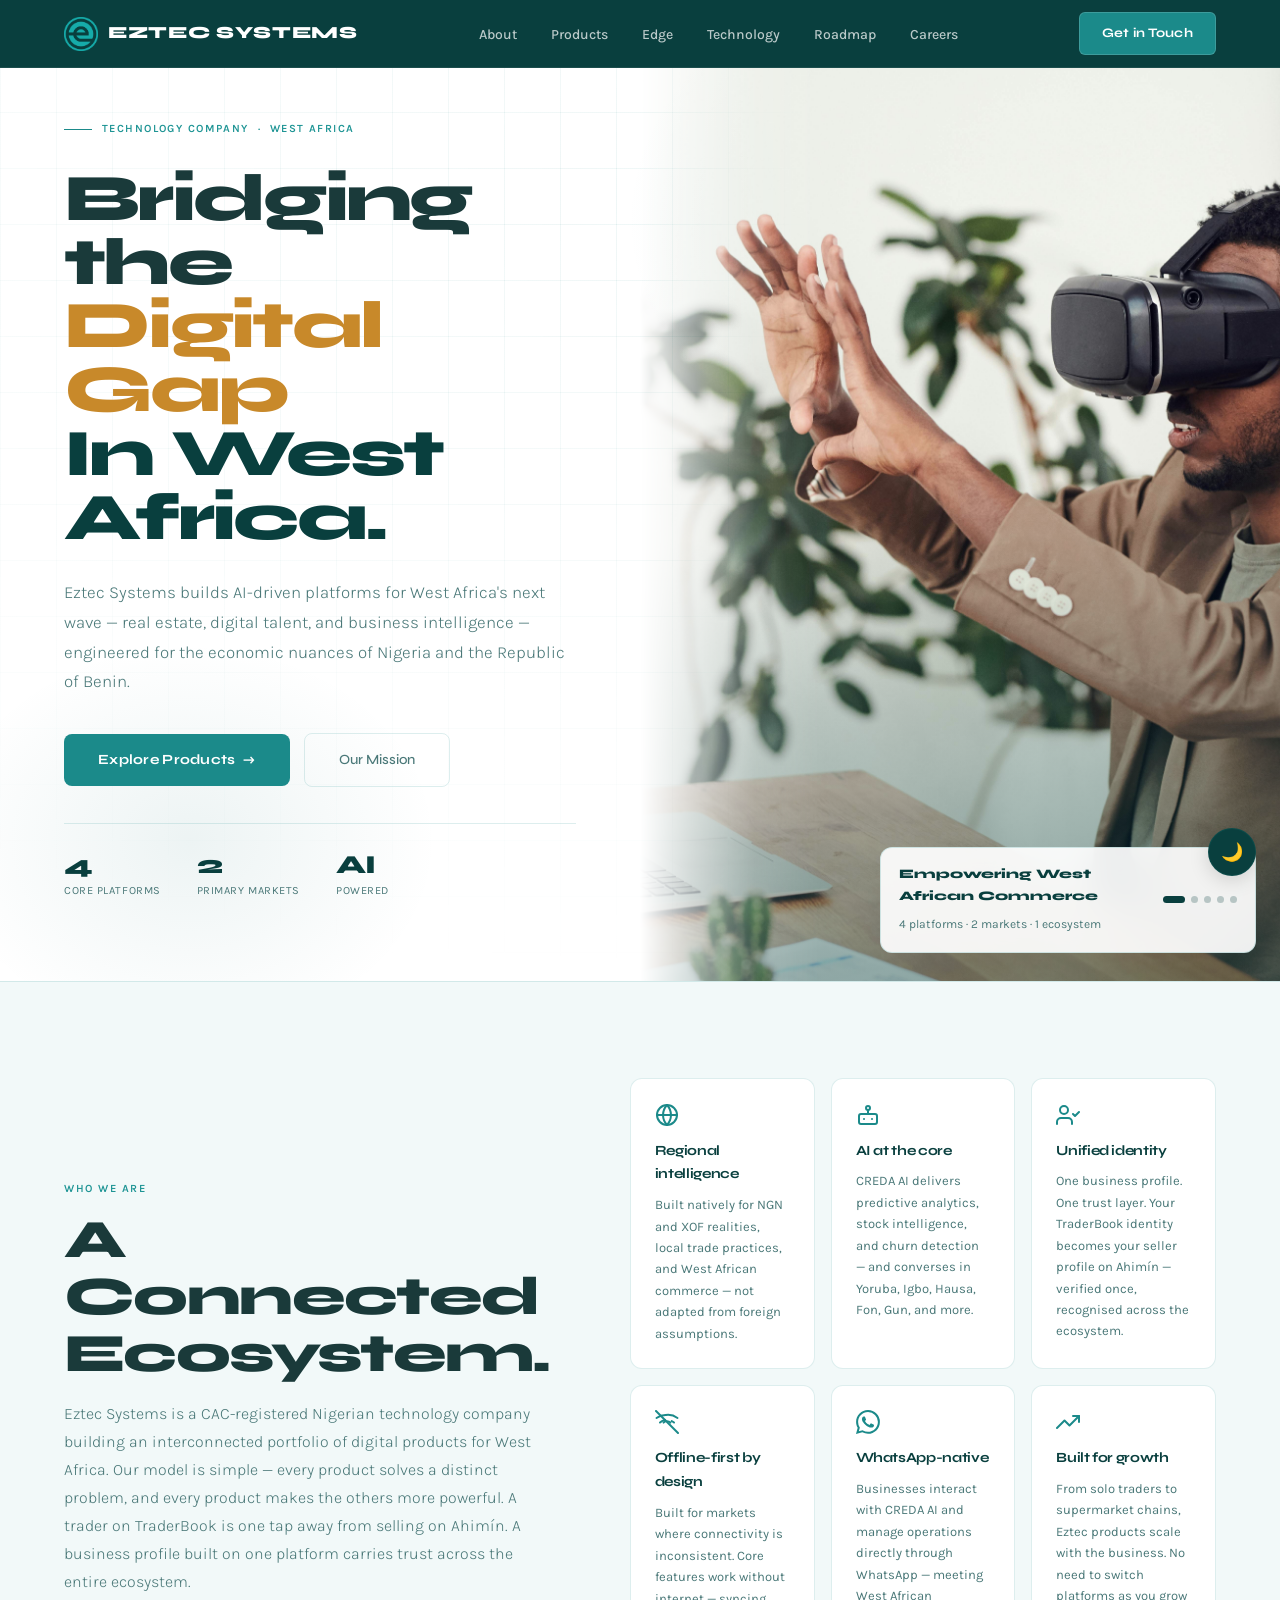
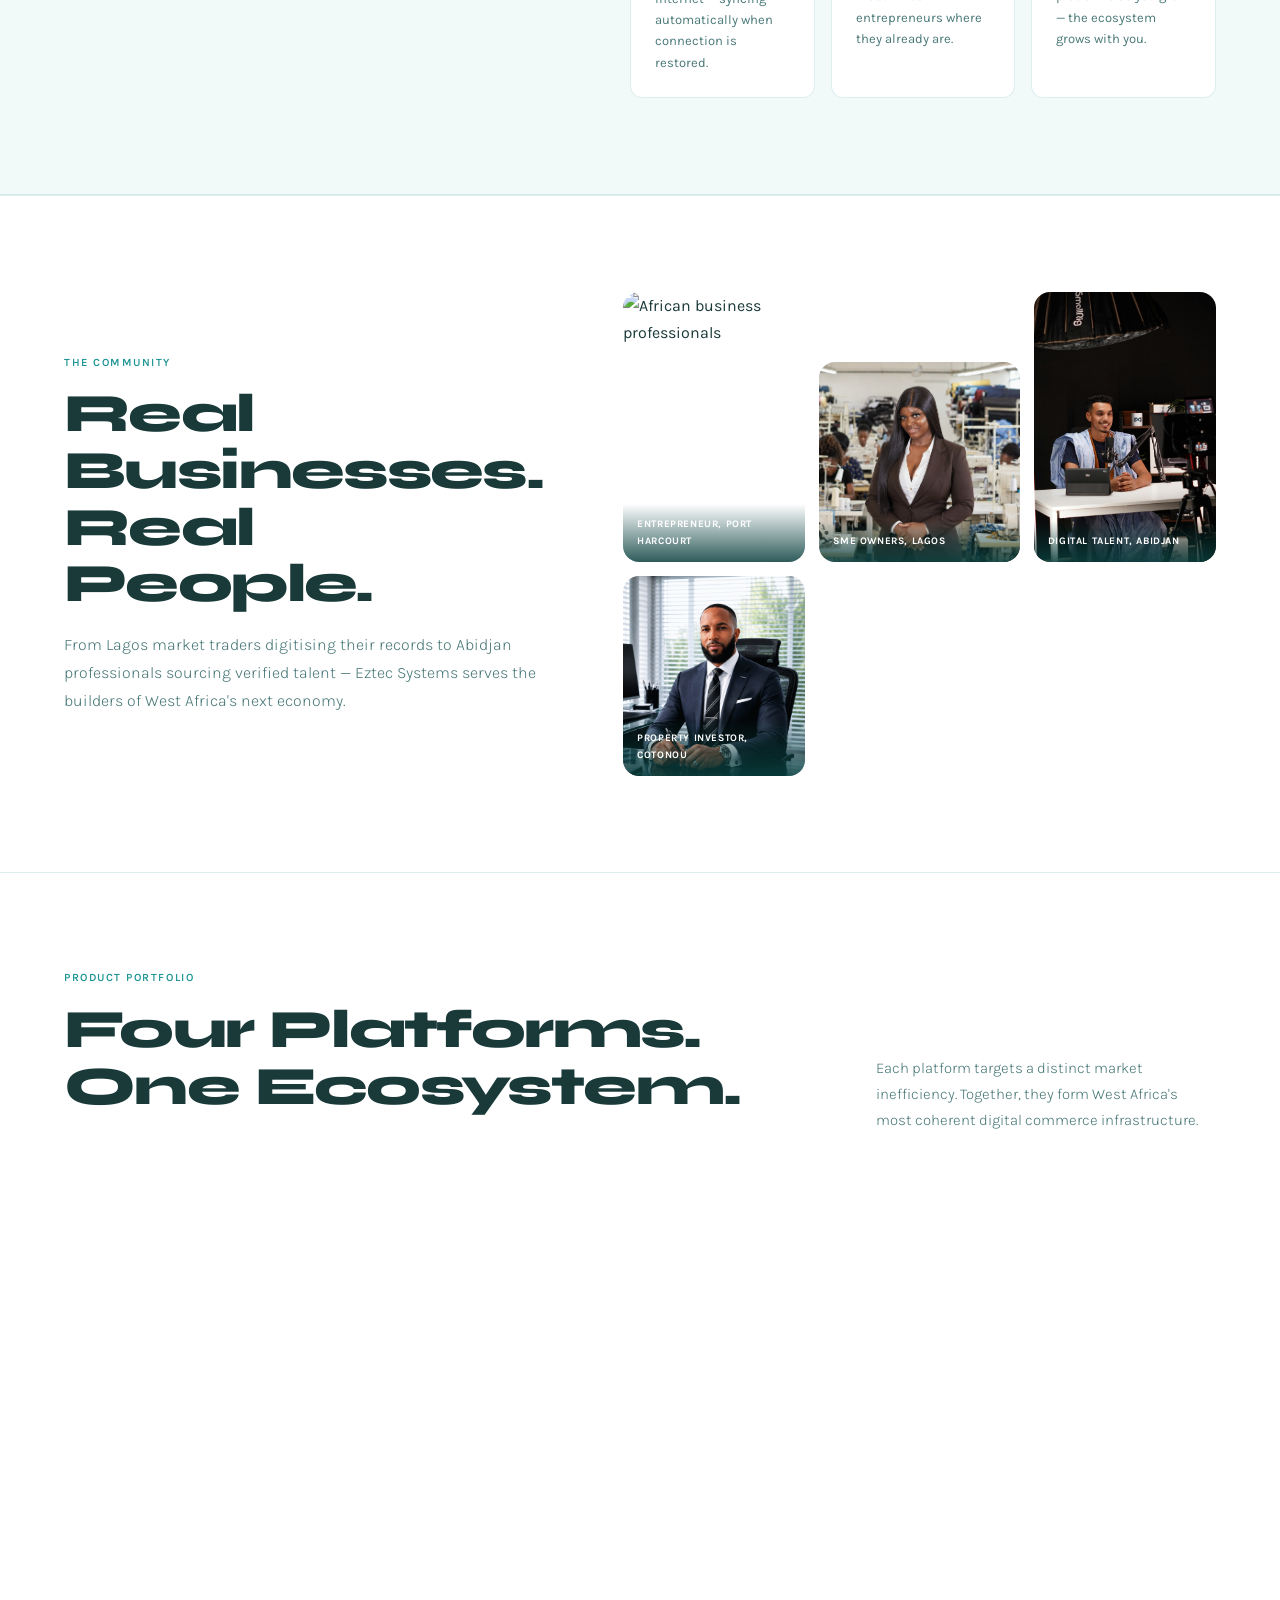
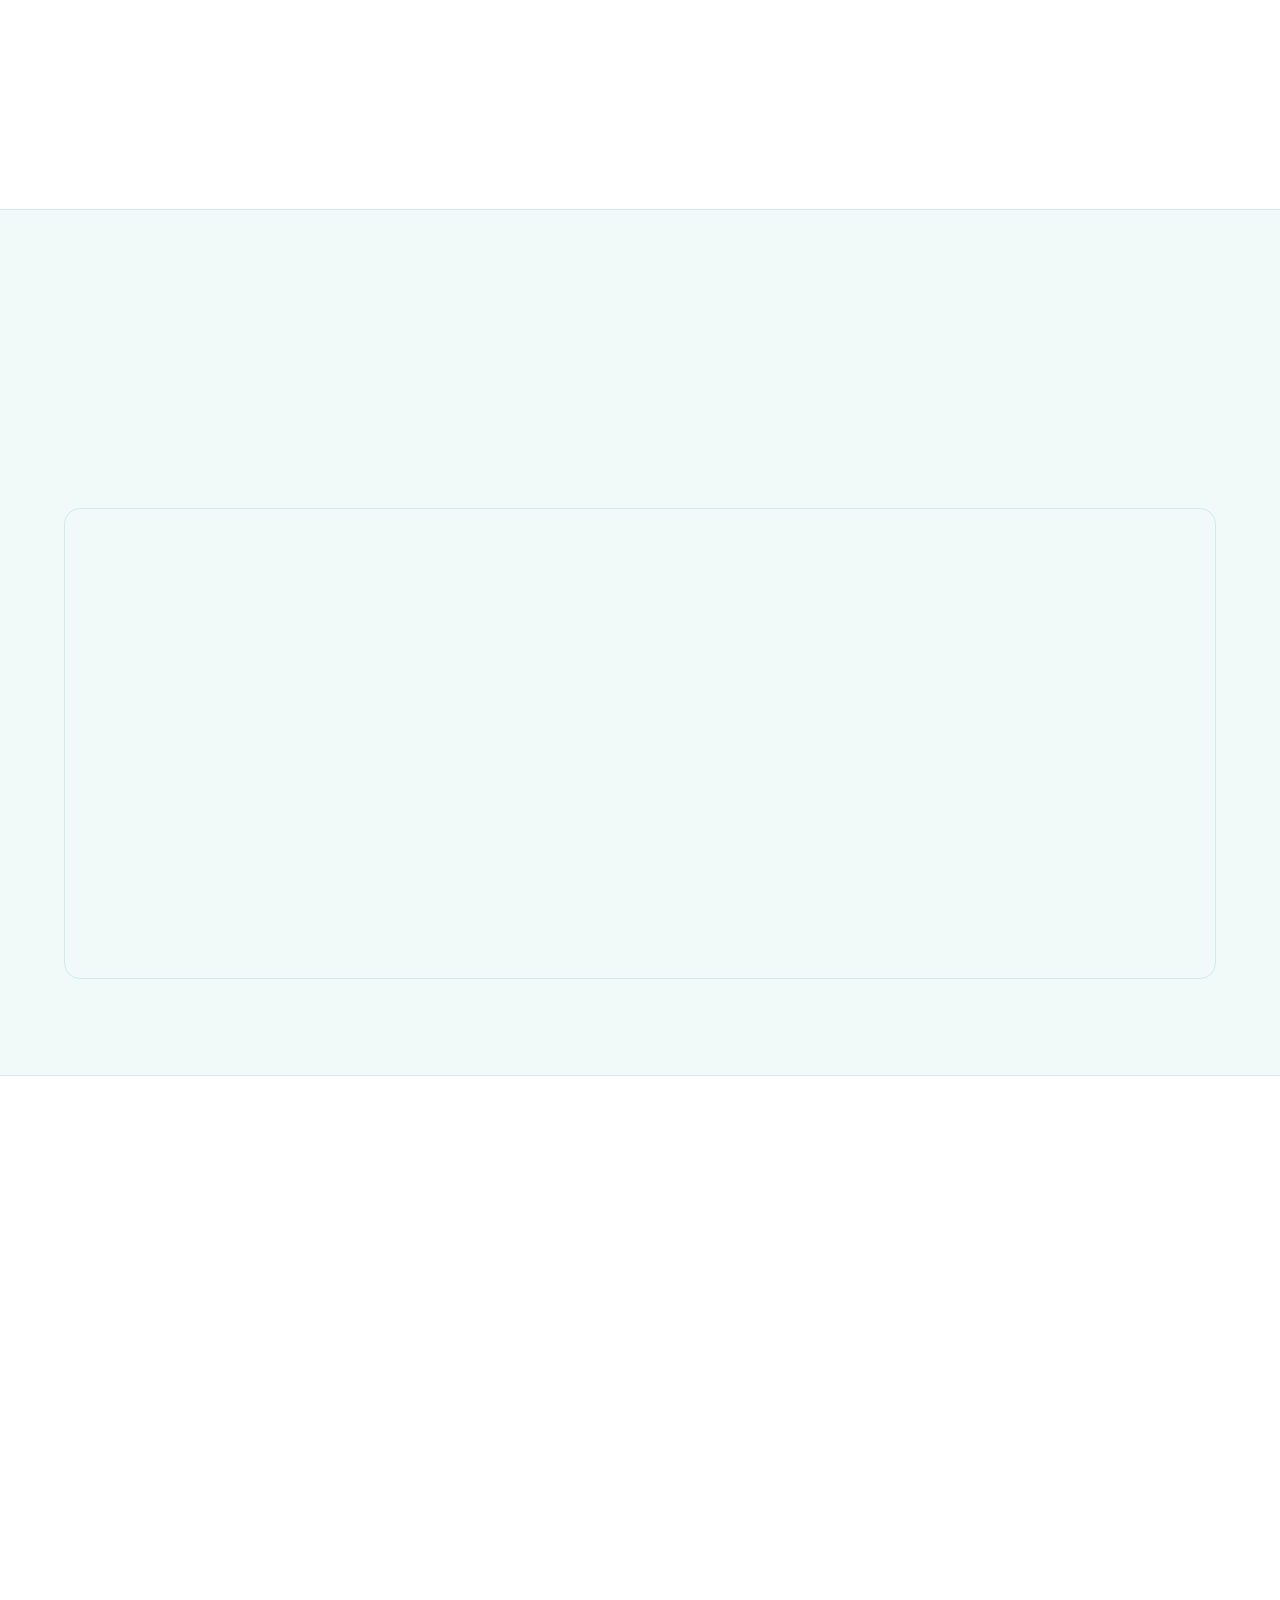
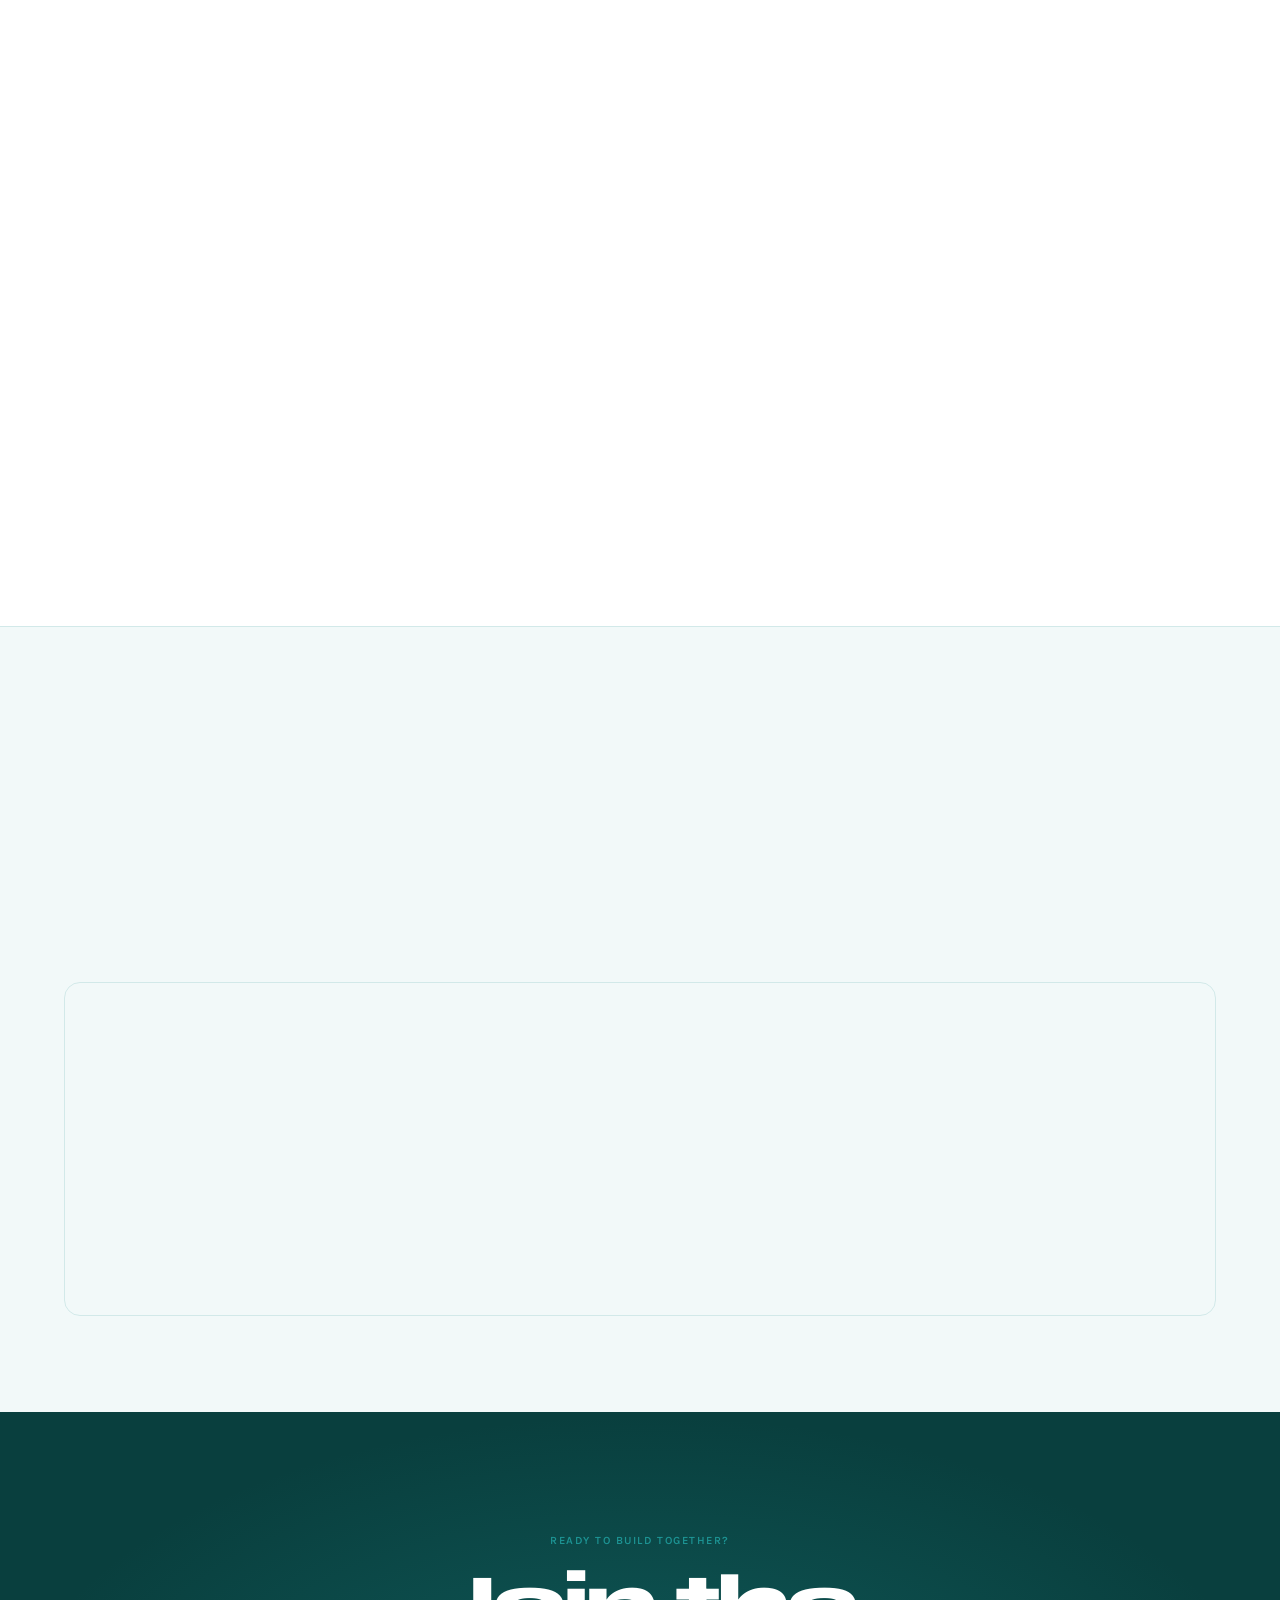
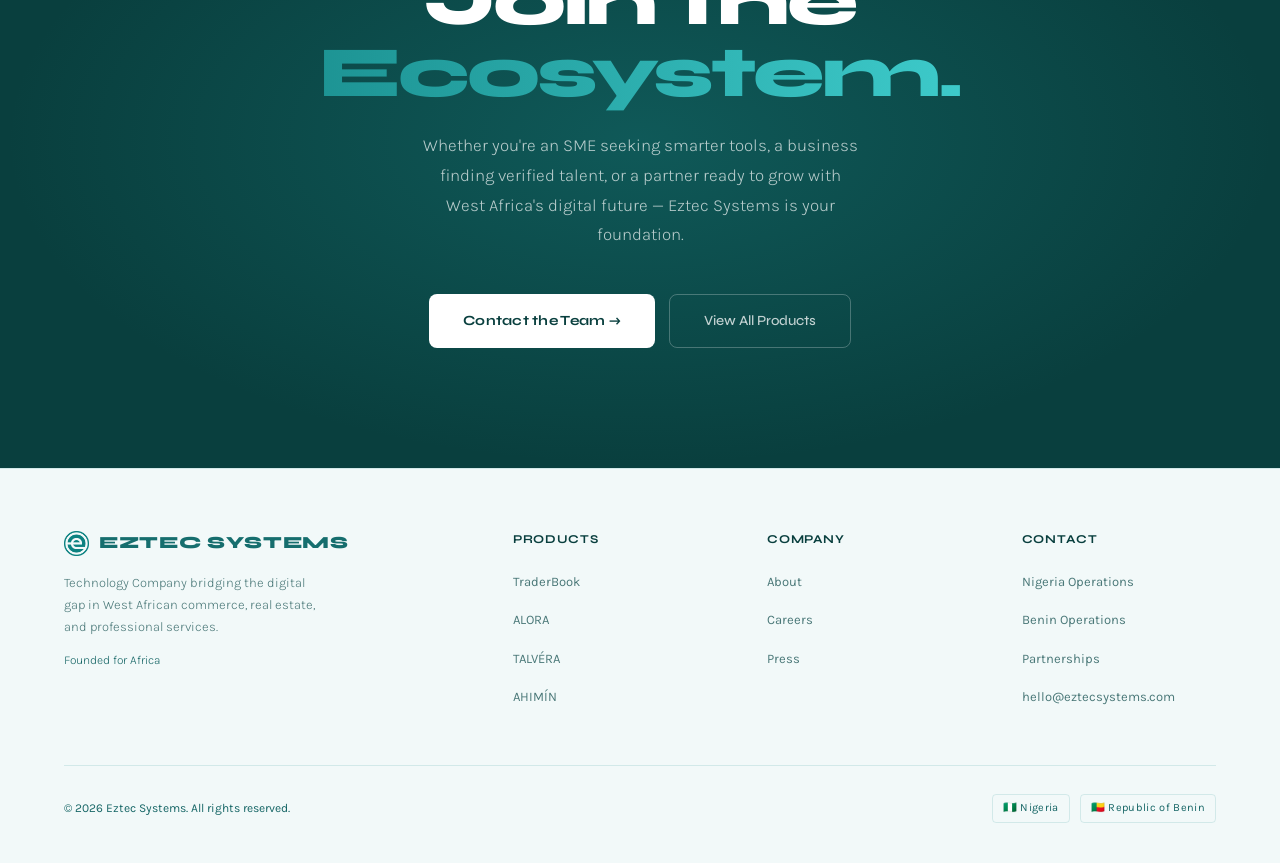
==== index.html @ d0832a12 "Update index.html" ====
<!DOCTYPE html>
<html lang="en">
<head>
<meta charset="UTF-8">
<meta name="viewport" content="width=device-width, initial-scale=1.0">
<title>Eztec Systems — Technology Company</title>
<meta name="description" content="Eztec Systems bridges the digital gap in West African commerce, real estate, and professional services through AI-driven platforms.">
<link rel="canonical" href="https://eztecsystems.com/">
<meta name="theme-color" content="#093F3E">
<meta property="og:title" content="Eztec Systems — Technology Company, West Africa">
<meta property="og:description" content="Eztec Systems builds AI-driven platforms for West Africa's next wave — real estate, digital talent, and business intelligence.">
<meta property="og:image" content="https://eztecsystems.com/images/logo.png">
<meta property="og:url" content="https://eztecsystems.com/">
<meta property="og:type" content="website">
<meta name="twitter:card" content="summary_large_image">
<link rel="preconnect" href="https://fonts.googleapis.com">
<link rel="preconnect" href="https://fonts.gstatic.com" crossorigin>
<link href="https://fonts.googleapis.com/css2?family=Syne:wght@400;600;700;800&family=Karla:ital,wght@0,300;0,400;0,500;1,300&display=swap" rel="stylesheet">
<link rel="stylesheet" href="css/styles.css">
<link rel="icon" type="image/png" href="images/favicon.png">
</head>
<body>

<!-- NAV -->
<nav id="navbar">
  <a href="#" class="logo">
    <img src="images/logo.png" alt="Eztec Systems logo" style="width:34px;height:34px;mix-blend-mode:screen;filter:brightness(1.1);">
    EZTEC SYSTEMS
  </a>
  <ul class="navlinks">
    <li><a href="#about">About</a></li>
    <li><a href="#products">Products</a></li>
    <li><a href="#advantages">Edge</a></li>
    <li><a href="#tech">Technology</a></li>
    <li><a href="#roadmap">Roadmap</a></li>
    <li><a href="careers.html">Careers</a></li>
  </ul>
  <a href="#contact" class="navcta">Get in Touch</a>
  <button class="hamburger" id="hbtn" onclick="toggleNav()" aria-label="Toggle navigation">☰</button>
</nav>

<!-- MOBILE NAV -->
<div class="mobilenav" id="mobilenav">
  <a href="#about" onclick="closeNav()">About</a>
  <a href="#products" onclick="closeNav()">Products</a>
  <a href="#advantages" onclick="closeNav()">Competitive Edge</a>
  <a href="#tech" onclick="closeNav()">Technology</a>
  <a href="#roadmap" onclick="closeNav()">Roadmap</a>
  <a href="careers.html" onclick="closeNav()">Careers</a>
  <a href="#contact" class="navcta" onclick="closeNav()">Get in Touch</a>
</div>

<!-- HERO -->
<section class="hero" id="hero">
  <div class="hgrid"></div>
  <div class="hglow"></div>
  <div class="hglow2"></div>
  <div class="hinner">
    <div class="hcontent" id="hcontent">
      <div class="eyebrow">Technology Company &nbsp;·&nbsp; West Africa</div>
      <h1 class="htitle htitle-reveal">
        <span class="h-line line-1">Bridging the</span><br>
        <span class="h-line line-2"><span class="ghost">Digital Gap</span></span><br>
        <span class="h-line line-3"><span class="accent" id="rotator-text">In West Africa.</span></span>
      </h1>
      <p class="hdesc">
        Eztec Systems builds AI-driven platforms for West Africa's next wave — real estate, digital talent, and business intelligence — engineered for the economic nuances of Nigeria and the Republic of Benin.
      </p>
      <div class="hbtns">
        <a href="#products" class="btnp">Explore Products <span>→</span></a>
        <a href="#about" class="btns">Our Mission</a>
      </div>
      <div class="hstats" id="hstats">
        <div class="stat">
          <div class="statnum">4</div>
          <div class="statlbl">Core Platforms</div>
        </div>
        <div class="stat">
          <div class="statnum">2</div>
          <div class="statlbl">Primary Markets</div>
        </div>
        <div class="stat">
          <div class="statnum">AI</div>
          <div class="statlbl">Powered</div>
        </div>
      </div>
    </div>


    <div class="himage">
      <div class="hslide active">
        <img src="images/Slide_show0.jpg" alt="West African business team collaborating in a modern office">
      </div>
      <div class="hslide">
        <img src="images/Slide_show1.jpg" alt="Professional woman analyzing business insights on a tablet">
      </div>
      <div class="hslide">
        <img src="images/Slide_show2.jpg" alt="SME business owner organizing inventory using a smartphone">
      </div>
      <div class="hslide">
        <img src="images/Slide_show3.jpg" alt="Young developers discussing technology solutions at a workstation">
      </div>
      <div class="hslide">
        <img src="images/Slide_show4.jpg" alt="Digital talent working remotely with focus and productivity">
      </div>

      <div class="himg-card">
        <div>
          <strong>Empowering West African Commerce</strong>
          <span>4 platforms · 2 markets · 1 ecosystem</span>
        </div>
        <div class="hslide-dots">
          <button class="hdot active" onclick="goSlide(0)"></button>
          <button class="hdot" onclick="goSlide(1)"></button>
          <button class="hdot" onclick="goSlide(2)"></button>
          <button class="hdot" onclick="goSlide(3)"></button>
          <button class="hdot" onclick="goSlide(4)"></button>
        </div>
      </div>
    </div>
  </div>
</section>

<!-- ABOUT -->
<section class="about" id="about">
  <div class="aboutin reveal">
    <div class="aboutl">
      <div class="slabel">Who We Are</div>
      <h2 class="stitle">A Connected<br>Ecosystem.</h2>
      <p class="sdesc">Eztec Systems is a CAC-registered Nigerian technology company building an interconnected portfolio of digital products for West Africa. Our model is simple — every product solves a distinct problem, and every product makes the others more powerful. A trader on TraderBook is one tap away from selling on Ahimín. A business profile built on one platform carries trust across the entire ecosystem.</p>
    </div>
    <div class="aboutr stag">
      <div class="acard">
        <div class="aicon">
          <svg viewBox="0 0 24 24" width="24" height="24" stroke="currentColor" stroke-width="2" fill="none" stroke-linecap="round" stroke-linejoin="round">
            <circle cx="12" cy="12" r="10"></circle>
            <line x1="2" y1="12" x2="22" y2="12"></line>
            <path d="M12 2a15.3 15.3 0 0 1 4 10 15.3 15.3 0 0 1-4 10 15.3 15.3 0 0 1-4-10 15.3 15.3 0 0 1 4-10z"></path>
          </svg>
        </div>
        <h4>Regional intelligence</h4>
        <p>Built natively for NGN and XOF realities, local trade practices, and West African commerce — not adapted from foreign assumptions.</p>
      </div>
      <div class="acard">
        <div class="aicon">
          <svg viewBox="0 0 24 24" width="24" height="24" stroke="currentColor" stroke-width="2" fill="none" stroke-linecap="round" stroke-linejoin="round">
            <rect x="3" y="11" width="18" height="10" rx="2"></rect>
            <circle cx="12" cy="5" r="2"></circle>
            <path d="M12 7v4M8 16h.01M16 16h.01"></path>
          </svg>
        </div>
        <h4>AI at the core</h4>
        <p>CREDA AI delivers predictive analytics, stock intelligence, and churn detection — and converses in Yoruba, Igbo, Hausa, Fon, Gun, and more.</p>
      </div>
      <div class="acard">
        <div class="aicon">
          <svg viewBox="0 0 24 24" width="24" height="24" stroke="currentColor" stroke-width="2" fill="none" stroke-linecap="round" stroke-linejoin="round">
            <path d="M16 21v-2a4 4 0 0 0-4-4H5a4 4 0 0 0-4 4v2"></path>
            <circle cx="8" cy="7" r="4"></circle>
            <polyline points="17 11 19 13 23 9"></polyline>
          </svg>
        </div>
        <h4>Unified identity</h4>
        <p>One business profile. One trust layer. Your TraderBook identity becomes your seller profile on Ahimín — verified once, recognised across the ecosystem.</p>
      </div>
      <div class="acard">
        <div class="aicon">
          <svg viewBox="0 0 24 24" width="24" height="24" stroke="currentColor" stroke-width="2" fill="none" stroke-linecap="round" stroke-linejoin="round">
            <line x1="1" y1="1" x2="23" y2="23"></line>
            <path d="M16.72 11.06A10.94 10.94 0 0 1 19 12.5"></path>
            <path d="M5 12.5a10.94 10.94 0 0 1 5.17-2.39"></path>
            <path d="M10.71 5.05A16 16 0 0 1 22.5 8"></path>
            <path d="M1.5 8a15.93 15.93 0 0 1 9.07-2.92"></path>
            <path d="M8.58 12.58a5 5 0 0 1 6.84 0"></path>
          </svg>
        </div>
        <h4>Offline-first by design</h4>
        <p>Built for markets where connectivity is inconsistent. Core features work without internet — syncing automatically when connection is restored.</p>
      </div>
      <div class="acard">
        <div class="aicon">
          <svg viewBox="0 0 16 16" width="24" height="24" fill="currentColor">
            <path d="M13.601 2.326A7.85 7.85 0 0 0 7.994 0C3.627 0 .068 3.558.064 7.926c0 1.399.366 2.76 1.057 3.965L0 16l4.204-1.102a7.9 7.9 0 0 0 3.79.965h.004c4.368 0 7.926-3.558 7.93-7.93A7.9 7.9 0 0 0 13.6 2.326zM7.994 14.521a6.6 6.6 0 0 1-3.356-.92l-.24-.144-2.494.654.666-2.433-.156-.251a6.56 6.56 0 0 1-1.007-3.505c0-3.626 2.957-6.584 6.591-6.584a6.56 6.56 0 0 1 4.66 1.931 6.56 6.56 0 0 1 1.928 4.66c-.004 3.639-2.961 6.592-6.592 6.592m3.615-4.934c-.197-.099-1.17-.578-1.353-.646-.182-.065-.315-.099-.445.099-.133.197-.513.646-.627.775-.114.133-.232.148-.43.05-.197-.1-.836-.308-1.592-.985-.59-.525-.985-1.175-1.103-1.372-.114-.198-.011-.304.088-.403.087-.088.197-.232.296-.346.1-.114.133-.198.198-.33.065-.134.034-.248-.015-.347-.05-.099-.445-1.076-.612-1.47-.16-.389-.323-.335-.445-.34-.114-.007-.247-.007-.38-.007a.73.73 0 0 0-.529.247c-.182.198-.691.677-.691 1.654s.71 1.916.81 2.049c.098.133 1.394 2.132 3.383 2.992.47.205.84.326 1.129.418.475.152.904.129 1.246.08.38-.058 1.171-.48 1.338-.943.164-.464.164-.86.114-.943-.049-.084-.182-.133-.38-.232"/>
          </svg>
        </div>
        <h4>WhatsApp-native</h4>
        <p>Businesses interact with CREDA AI and manage operations directly through WhatsApp — meeting West African entrepreneurs where they already are.</p>
      </div>
      <div class="acard">
        <div class="aicon">
          <svg viewBox="0 0 24 24" width="24" height="24" stroke="currentColor" stroke-width="2" fill="none" stroke-linecap="round" stroke-linejoin="round">
            <polyline points="23 6 13.5 15.5 8.5 10.5 1 18"></polyline>
            <polyline points="17 6 23 6 23 12"></polyline>
          </svg>
        </div>
        <h4>Built for growth</h4>
        <p>From solo traders to supermarket chains, Eztec products scale with the business. No need to switch platforms as you grow — the ecosystem grows with you.</p>
      </div>
    </div>
  </div>
</section>

<!-- PEOPLE STRIP -->
<section class="people" id="people">
  <div class="people-inner">
    <div class="reveal">
      <div class="slabel">The Community</div>
      <h2 class="stitle">Real Businesses.<br>Real People.</h2>
      <p class="sdesc">From Lagos market traders digitising their records to Abidjan professionals sourcing verified talent — Eztec Systems serves the builders of West Africa's next economy.</p>
    </div>
    <div class="people-imgs stag">

      <div class="ppl-img ppl-tall">
        <img src="images/image4.png" alt="African business professionals" loading="lazy" />
        <div class="ppl-caption">Entrepreneur, Port Harcourt</div>
      </div>
      
      <div class="ppl-img active">
        <img src="images/image2.png" alt="African business professionals" loading="lazy" />
        <div class="ppl-caption">SME Owners, Lagos</div>
      </div>
      
      <div class="ppl-img ppl-tall">
        <img src="images/image3.jpg" alt="African business professionals" loading="lazy" />
        <div class="ppl-caption">Digital Talent, Abidjan</div>
      </div>
      
      <div class="ppl-img">
        <img src="images/image1.png" alt="African business professionals" loading="lazy" />
        <div class="ppl-caption">Property Investor, Cotonou</div>
      </div>

    </div>
  </div>
</section>

<!-- PRODUCTS -->
<section id="products">
  <div class="phdr reveal">
    <div>
      <div class="slabel">Product Portfolio</div>
      <h2 class="stitle">Four Platforms.<br>One Ecosystem.</h2>
    </div>
    <p class="sdesc" style="max-width:340px;font-size:15px">Each platform targets a distinct market inefficiency. Together, they form West Africa's most coherent digital commerce infrastructure.</p>
  </div>
  <div class="pstack-section stag">
    <div class="pstack-layout">
      <!-- Left side: Product Tabs / Sidebar -->
      <div class="pstack-sidebar">
        <button class="pstack-tab active tc" data-index="0">
          <span class="ptab-num">01</span>
          <span class="ptab-name">TRADERBOOK</span>
          <div class="ptab-progress-wrap"><div class="ptab-progress"></div></div>
        </button>
        <button class="pstack-tab ah" data-index="1">
          <span class="ptab-num">02</span>
          <span class="ptab-name">AHIMÍN</span>
          <div class="ptab-progress-wrap"><div class="ptab-progress"></div></div>
        </button>
        <button class="pstack-tab tv" data-index="2">
          <span class="ptab-num">03</span>
          <span class="ptab-name">TALVÉRA</span>
          <div class="ptab-progress-wrap"><div class="ptab-progress"></div></div>
        </button>
        <button class="pstack-tab al" data-index="3">
          <span class="ptab-num">04</span>
          <span class="ptab-name">ALORA</span>
          <div class="ptab-progress-wrap"><div class="ptab-progress"></div></div>
        </button>
      </div>

      <!-- Right side: 3D Stack container -->
      <div class="pstack-container">
        <!-- TraderBook -->
        <div class="pstack-card layer-0 tc" data-index="0">
          <div class="pnum">01 / BUSINESS INTELLIGENCE</div>
          <div class="ptag">TRADERBOOK</div>
          <h3 class="pname">TRADERBOOK</h3>
          <p class="ppurpose">A business management and operating system built natively for MSMEs across West Africa — combining offline-first reliability with AI-driven intelligence across mobile and web, in English and French. Powered by CREDA AI, with native support for Yoruba, Igbo, Hausa, Fon, Gun, and other major West African languages.</p>
          <ul class="pfeats">
            <li>CREDA AI — Predictive Stocking, Churn Risk &amp; Upsell Intelligence</li>
            <li>Double-Entry Accounting, VAT &amp; Expense Tracking</li>
            <li>Offline-First Android App with Real-Time Web Dashboard</li>
            <li>Bilingual Platform — English &amp; French, NGN &amp; CFA</li>
          </ul>
          <div class="pstatus"><span class="dot"></span> Live</div>
        </div>
        
        <!-- AHIMÍN -->
        <div class="pstack-card layer-1 ah" data-index="1">
          <div class="pnum">02 / DIGITAL MARKETPLACE</div>
          <div class="ptag">AHIMÍN</div>
          <h3 class="pname">AHIMÍN</h3>
          <p class="ppurpose">A trusted multi-category marketplace built for West Africa — connecting buyers and verified vendors across mobile phones, computers &amp; accessories, electronics, furniture, cosmetics, and fashion. Seamlessly integrated with TraderBook, allowing businesses to publish their inventory and reach a wider audience in just a few taps.</p>
          <ul class="pfeats">
            <li>Multi-Category Marketplace — Electronics, Fashion, Cosmetics &amp; More</li>
            <li>Seamless TraderBook Inventory &amp; Storefront Integration</li>
            <li>Verified Seller Badges &amp; Trust Infrastructure</li>
            <li>Built for West Africa — Nigeria, Benin, Ghana &amp; Beyond</li>
          </ul>
          <div class="pstatus"><span class="dot"></span> In Active Development</div>
        </div>

        <!-- TALVÉRA -->
        <div class="pstack-card layer-2 tv" data-index="2">
          <div class="pnum">03 / DIGITAL TALENT</div>
          <div class="ptag">TALVÉRA</div>
          <h3 class="pname">TALVÉRA</h3>
          <p class="ppurpose">Africa's answer to Upwork and Fiverr — a curated talent marketplace connecting businesses and individuals with verified freelancers, creatives, and digital professionals across the continent. Built to solve the trust gap that has long held back Africa's freelance economy.</p>
          <ul class="pfeats">
            <li>Verified Talent Profiles &amp; Portfolio Showcases</li>
            <li>Gig Listings &amp; Project-Based Engagements</li>
            <li>Secure Payments &amp; Escrow Protection</li>
            <li>Pan-African — Built for the Entire Continent</li>
          </ul>
          <div class="pstatus"><span class="dot"></span> Coming Soon!</div>
        </div>

        <!-- ALORA -->
        <div class="pstack-card layer-3 al" data-index="3">
          <div class="pnum">04 / REAL ESTATE</div>
          <div class="ptag">ALORA</div>
          <h3 class="pname">ALORA</h3>
          <p class="ppurpose">A trusted real estate platform built for the Republic of Benin — acting as the intelligent agent between landlords and renters, buyers and sellers, and property owners and leasers. Bringing transparency and verified trust to one of Benin's most opaque industries.</p>
          <ul class="pfeats">
            <li>Verified Property Listings &amp; Agent Tools</li>
            <li>Secure Buyer, Seller &amp; Tenant Matching</li>
            <li>Rent Collection &amp; Lease Management</li>
            <li>Short-Stay &amp; Airbnb-Style Rentals — Coming Soon</li>
          </ul>
          <div class="pstatus"><span class="dot"></span> Coming Soon!</div>
        </div>
        
        <!-- Navigation controls -->
        <div class="pstack-controls">
          <button class="pstack-btn prev" aria-label="Previous product">←</button>
          <button class="pstack-btn next" aria-label="Next product">→</button>
        </div>
      </div>
    </div>
  </div>
</section>

<!-- ADVANTAGES -->
<section class="adv" id="advantages">
  <div class="advhdr reveal">
    <div class="slabel">Competitive Edge</div>
    <h2 class="stitle">Why Eztec<br>Stands Apart.</h2>
  </div>
  <div class="advlist stag">
    <div class="advitem">
      <div class="advnum">01</div>
      <h3 class="advtitle">Built for the African Context</h3>
      <p class="advdesc">Unlike global tools retrofitted for Africa, every Eztec product is built from the ground up for NGN and XOF currency dynamics, local trade practices, and the real texture of West African commerce — from Lagos markets to Cotonou storefronts.</p>
    </div>
    <div class="advitem">
      <div class="advnum">02</div>
      <h3 class="advtitle">An Integrated Ecosystem</h3>
      <p class="advdesc">TraderBook manages the business. Ahimín sells to the market. A trader runs their operations on TraderBook and with a few taps, their inventory is live on Ahimín reaching buyers across West Africa. One identity. One ecosystem. No siloed tools.</p>
    </div>
    <div class="advitem">
      <div class="advnum">03</div>
      <h3 class="advtitle">Intelligence at the Core</h3>
      <p class="advdesc">CREDA AI goes beyond dashboards — predicting stock needs, flagging customer churn risk, and surfacing upsell opportunities in real time. Conversations with CREDA happen in Yoruba, Igbo, Hausa, Fon, Gun, and other major West African languages.</p>
    </div>
    <div class="advitem">
      <div class="advnum">04</div>
      <h3 class="advtitle">Founded Here. Built Here.</h3>
      <p class="advdesc">Eztec Systems is a CAC-registered Nigerian technology company. Our products are not designed in a foreign market and adapted for Africa — they are conceived, researched, and built by founders who operate in the same markets as our users.</p>
    </div>
  </div>
</section>

<!-- TECH STACK -->
<section id="tech">
  <div class="techhdr reveal">
    <div>
      <div class="slabel">Technology</div>
      <h2 class="stitle">Infrastructure Built<br>to Scale.</h2>
    </div>
    <p class="sdesc" style="font-size:15px">A production-grade stack chosen for reliability, offline resilience, and regional performance — with a clear migration path to global-scale infrastructure as the ecosystem grows.</p>
  </div>
  <div class="techgrid stag">
    <div class="techcard">
      <div class="techicon">
        <svg viewBox="0 0 24 24" width="20" height="20" stroke="currentColor" stroke-width="2" fill="none" stroke-linecap="round" stroke-linejoin="round">
          <polygon points="12 2 2 7 12 12 22 7 12 2"></polygon>
          <polyline points="2 17 12 22 22 17"></polyline>
          <polyline points="2 12 12 17 22 12"></polyline>
        </svg>
      </div>
      <h4>Development stack</h4>
      <p>React.jsx and Express.js power the web platform. Kotlin and Jetpack Compose drive the Android app. iOS in Swift and SwiftUI is currently in development — following Android's launch on Google Play.</p>
      <div class="techtags">
        <span class="ttag">React.jsx</span>
        <span class="ttag">Express.js</span>
        <span class="ttag">Kotlin</span>
        <span class="ttag">Jetpack Compose</span>
        <span class="ttag highlight">Swift / SwiftUI</span>
      </div>
    </div>
    <div class="techcard">
      <div class="techicon">
        <svg viewBox="0 0 24 24" width="20" height="20" stroke="currentColor" stroke-width="2" fill="none" stroke-linecap="round" stroke-linejoin="round">
          <rect x="2" y="2" width="20" height="8" rx="2" ry="2"></rect>
          <rect x="2" y="14" width="20" height="8" rx="2" ry="2"></rect>
          <line x1="6" y1="6" x2="6.01" y2="6"></line>
          <line x1="6" y1="18" x2="6.01" y2="18"></line>
        </svg>
      </div>
      <h4>Hosting &amp; deployment</h4>
      <p>WhoGoHost powers regional deployment ensuring low-latency performance for West African users. AWS or GCP migration is planned as the ecosystem scales to a wider user base.</p>
      <div class="techtags">
        <span class="ttag">WhoGoHost</span>
        <span class="ttag">AWS · GCP</span>
      </div>
    </div>
    <div class="techcard">
      <div class="techicon">
        <svg viewBox="0 0 24 24" width="20" height="20" stroke="currentColor" stroke-width="2" fill="none" stroke-linecap="round" stroke-linejoin="round">
          <rect x="4" y="4" width="16" height="16" rx="2"></rect>
          <rect x="9" y="9" width="6" height="6"></rect>
          <line x1="9" y1="1" x2="9" y2="4"></line>
          <line x1="15" y1="1" x2="15" y2="4"></line>
          <line x1="9" y1="20" x2="9" y2="23"></line>
          <line x1="15" y1="20" x2="15" y2="23"></line>
          <line x1="20" y1="9" x2="23" y2="9"></line>
          <line x1="20" y1="15" x2="23" y2="15"></line>
          <line x1="1" y1="9" x2="4" y2="9"></line>
          <line x1="1" y1="15" x2="4" y2="15"></line>
        </svg>
      </div>
      <h4>CREDA AI engine</h4>
      <p>Powered by Google Gemini API, CREDA delivers predictive stocking, churn risk detection, and upsell intelligence. Conversations supported in Yoruba, Igbo, Hausa, Fon, Gun, and other major West African languages.</p>
      <div class="techtags">
        <span class="ttag">Google Gemini API</span>
        <span class="ttag">Predictive analytics</span>
        <span class="ttag">Multilingual</span>
      </div>
    </div>
    <div class="techcard">
      <div class="techicon">
        <svg viewBox="0 0 24 24" width="20" height="20" stroke="currentColor" stroke-width="2" fill="none" stroke-linecap="round" stroke-linejoin="round">
          <ellipse cx="12" cy="5" rx="9" ry="3"></ellipse>
          <path d="M3 5v14c0 1.66 4 3 9 3s9-1.34 9-3V5"></path>
          <path d="M3 12c0 1.66 4 3 9 3s9-1.34 9-3"></path>
        </svg>
      </div>
      <h4>Data architecture</h4>
      <p>Supabase serves as the central cloud data layer. Room DB enables offline-first mobile storage. WorkManager handles background synchronisation — ensuring resilience across variable connectivity.</p>
      <div class="techtags">
        <span class="ttag">Supabase</span>
        <span class="ttag">Room DB</span>
        <span class="ttag">WorkManager</span>
      </div>
    </div>
    <div class="techcard">
      <div class="techicon">
        <svg viewBox="0 0 24 24" width="20" height="20" stroke="currentColor" stroke-width="2" fill="none" stroke-linecap="round" stroke-linejoin="round">
          <path d="M12 22s8-4 8-10V5l-8-3-8 3v7c0 6 8 10 8 10z"></path>
          <path d="m9 11 2 2 4-4"></path>
        </svg>
      </div>
      <h4>Identity &amp; trust</h4>
      <p>Termii handles OTP authentication across the platform. Smile Identity will power KYC and KYB verification — bringing verified trust to every business and seller profile in the ecosystem.</p>
      <div class="techtags">
        <span class="ttag">Termii OTP</span>
        <span class="ttag highlight">Smile Identity</span>
      </div>
    </div>
    <div class="techcard">
      <div class="techicon">
        <svg viewBox="0 0 24 24" width="20" height="20" stroke="currentColor" stroke-width="2" fill="none" stroke-linecap="round" stroke-linejoin="round">
          <rect x="1" y="4" width="22" height="16" rx="2" ry="2"></rect>
          <line x1="1" y1="10" x2="23" y2="10"></line>
        </svg>
      </div>
      <h4>Payments infrastructure</h4>
      <p>Flutterwave serves as the default payment gateway — supporting NGN, XOF, and cross-border transactions across West Africa, with compatibility for MTN MoMo, Moov Money, and other regional payment methods.</p>
      <div class="techtags">
        <span class="ttag">Flutterwave</span>
        <span class="ttag">NGN · XOF</span>
        <span class="ttag">Cross-border</span>
      </div>
    </div>
  </div>
</section>

<!-- ROADMAP -->
<section class="roadmap" id="roadmap">
  <div class="rmhdr reveal">
    <div class="slabel">Roadmap</div>
    <h2 class="stitle">From Foundation to Market.<br>The Eztec Roadmap.</h2>
  </div>
  <div class="timeline stag">
    <div class="titem">
      <div class="tphase">Phase 01 · Completed</div>
      <div class="tperiod">Q3–Q4 2025</div>
      <p class="tdesc">The Eztec vision was born — a parent company model built to develop multiple digital products solving real African problems. Extensive market research conducted across Nigerian and Beninese markets. Core product concepts identified and validated across commerce, real estate, talent, and marketplace verticals.</p>
    </div>
    <div class="titem active">
      <div class="tphase">Phase 02 · Now</div>
      <div class="tperiod">Q1–Q2 2026</div>
      <p class="tdesc">Eztec Systems formally registered. TraderBook Android app developed and web app built with full backend synchronization. Google Play Console configured, Supabase infrastructure deployed. TraderBook launches live to Nigeria and Benin.</p>
      <span class="tactivebadge">● Active Phase</span>
    </div>
    <div class="titem">
      <div class="tphase">Phase 03 · Upcoming</div>
      <div class="tperiod">Q3 2026</div>
      <p class="tdesc">TraderBook targets first 1,000 paying customers across Nigeria and Benin. Awareness campaigns and market activation events launched. Ahimín enters beta development phase.</p>
    </div>
    <div class="titem">
      <div class="tphase">Phase 04 · Vision</div>
      <div class="tperiod">2027+</div>
      <p class="tdesc">All four flagship products — TraderBook, Ahimín, Talvéra, and Alora — fully launched and operational across West Africa. FarmLink, SkillAfrica, and Mylene enter active development. The Eztec ecosystem realises its full network effect across the continent.</p>
    </div>
  </div>
</section>

<!-- CTA -->
<section class="cta" id="contact">
  <div class="ctabg"></div>
  <div class="ctain reveal">
    <div class="slabel" style="display:block;text-align:center;margin-bottom:14px">Ready to Build Together?</div>
    <h2 class="ctatitle">Join the<br><span style="background:linear-gradient(90deg,var(--teal-l),#3DCACA);-webkit-background-clip:text;-webkit-text-fill-color:transparent;background-clip:text">Ecosystem.</span></h2>
    <p class="ctadesc">Whether you're an SME seeking smarter tools, a business finding verified talent, or a partner ready to grow with West Africa's digital future — Eztec Systems is your foundation.</p>
    <div class="ctabtns">
      <a href="mailto:hello@eztecsystems.com" class="btnp">Contact the Team →</a>
      <a href="#products" class="btns">View All Products</a>
    </div>
  </div>
</section>

<!-- FOOTER -->
<footer>
  <div class="ftop">
    <div class="fbrand">
      <a href="#" class="logo_footer">
        <img class="footer_logo" src="images/logo.png" alt="" loading="lazy">
        EZTEC SYSTEMS
      </a>
      <p style="margin-top:14px">Technology Company bridging the digital gap in West African commerce, real estate, and professional services.</p>
      <p style="font-size:12px;color:var(--td);margin-top:12px">Founded for Africa</p>
    </div>
    <div class="fcol">
      <h5>Products</h5>
      <ul>
        <li><a href="#products">TraderBook</a></li>
        <li><a href="#products">ALORA</a></li>
        <li><a href="#products">TALVÉRA</a></li>
        <li><a href="#products">AHIMÍN</a></li>
      </ul>
    </div>
    <div class="fcol">
      <h5>Company</h5>
      <ul>
        <li><a href="#about">About</a></li>
        <li><a href="careers.html">Careers</a></li>
        <li><a href="mailto:hello@eztecsystems.com?subject=Press%20Inquiry" title="Media & Press Relations">Press</a></li>
      </ul>
    </div>
    <div class="fcol">
      <h5>Contact</h5>
      <ul>
        <li><a href="mailto:hello@eztecsystems.com?subject=Nigeria%20Operations">Nigeria Operations</a></li>
        <li><a href="mailto:hello@eztecsystems.com?subject=Benin%20Operations">Benin Operations</a></li>
        <li><a href="mailto:hello@eztecsystems.com?subject=Partnership%20Inquiry">Partnerships</a></li>
        <li><a href="mailto:hello@eztecsystems.com">hello@eztecsystems.com</a></li>
      </ul>
    </div>
  </div>
  <div class="fbot">
    <p>© 2026 Eztec Systems. All rights reserved.</p>
    <div class="fmarkets">
      <span class="mbadge">🇳🇬 Nigeria</span>
      <span class="mbadge">🇧🇯 Republic of Benin</span>
    </div>
  </div>
</footer>
<!-- CONTACT MODAL -->
<div id="contact-modal" class="modal-overlay" aria-hidden="true">
  <div class="modal-content">
    <button class="modal-close" id="close-modal" aria-label="Close modal">&times;</button>
    <div class="modal-header">
      <h3>Send us a message</h3>
      <p>To: <span class="recipient-badge">hello@eztecsystems.com</span></p>
    </div>
    
    <form id="contact-form" action="https://cbhojfwfsfyxrrxuuhwb.supabase.co/functions/v1/send-contact-email" method="POST">
      <!-- Form configurations -->
      <input type="hidden" name="_subject" id="form-subject-hidden" value="Website Message">
      
      <div class="form-row">
        <div class="form-group">
          <label for="form-name">Your Name</label>
          <input type="text" id="form-name" name="name" placeholder="John Doe" required>
        </div>
        
        <div class="form-group">
          <label for="form-email">Your Email</label>
          <input type="email" id="form-email" name="email" placeholder="john@example.com" required>
        </div>
      </div>

      <div class="form-group">
        <label for="form-subject">Subject</label>
        <input type="text" id="form-subject" name="subject" placeholder="General Inquiry" required>
      </div>
      
      <div class="form-group">
        <label for="form-message">Message</label>
        <textarea id="form-message" name="message" rows="5" placeholder="How can we help you?" required></textarea>
      </div>
      
      <button type="submit" class="btn-submit" id="submit-btn">
        <span>Send Message</span>
        <svg class="spinner" viewBox="0 0 50 50" style="display:none">
          <circle class="path" cx="25" cy="25" r="20" fill="none" stroke-width="5"></circle>
        </svg>
      </button>
    </form>

    <div class="modal-success-state" style="display:none">
      <div class="success-icon">✓</div>
      <h3>Message Sent!</h3>
      <p>Thank you for reaching out. We have received your message and will get back to you shortly.</p>
      <button class="btn-success-close" id="success-close-btn">Close</button>
    </div>
  </div>
</div>

<button class="theme-toggle" id="theme-btn" aria-label="Toggle dark mode">🌙</button>

<script src="js/Script.js"></script>
</body>
</html>
---- css/styles.css ----
:root{
  /* Brand teal palette */
  --teal:       #1B8A8A;
  --teal-l:     #1D9494;
  --teal-d:     #166E6E;
  --teal-vd:    #0F5050;
  --teal-xd:    #0A3A3A;

  /* Backgrounds */
  --bg:         #ffffff;
  --bg2:        #f2f9f9;
  --bgcard:     #ffffff;
  --bgcardh:    #e8f4f4;

  /* Borders */
  --bdr:        rgba(27,138,138,0.15);
  --bdra:       rgba(27,138,138,0.40);

  /* Text */
  --cream:      #093F3E;
  --tp:         #1a3a3a;
  --tm:         #4a7878;
  --td:         #156565;

  /* Product accent colours (remapped to teal family) */
  --tc:         #1B8A8A;   /* TraderBook — brand teal */
  --al:         #1A2456;   /* ALORA — deep navy, distinct */
  --tv:         #2D2F6B;   /* TALVÉRA — deep indigo, distinct */
  --ah:         #E8724A;   /* AHIMÍN — brand orange-peach */

  /* Theme toggle colors */
  --theme-toggle-bg: #093F3E;
  --theme-toggle-fg: #ffffff;

  /* Amber accents for careers */
  --amber:      #E8724A;
  --amber-l:    #F08E6D;
}

[data-theme="dark"] {
  --bg:         #051A1A;
  --bg2:        #082525;
  --bgcard:     #093030;
  --bgcardh:    #0F4545;
  --tp:         #E6F2F2;
  --tm:         #A8C4C4;
  --td:         #57abab;
  --cream:      #1B8A8A;
  --bdr:        rgba(27,138,138,0.30);
  --bdra:       rgba(27,138,138,0.60);
  --theme-toggle-bg: #ffffff;
  --theme-toggle-fg: #051A1A;

  /* Amber accents for careers */
  --amber:      #E8724A;
  --amber-l:    #F08E6D;
}

*{margin:0;padding:0;box-sizing:border-box}
html{scroll-behavior:smooth}
body{background:var(--bg);color:var(--tp);font-family:'Karla',sans-serif;font-size:16px;line-height:1.7;overflow-x:hidden}
h1,h2,h3,h4,h5{font-family:'Syne',sans-serif;letter-spacing:-0.025em}
a{text-decoration:none}
a, button, .pcard, .acard, .techcard, .val-card, .role-card, .titem, .advitem {
  transition: all 0.25s cubic-bezier(0.25, 0.46, 0.45, 0.94);
}

/* ─── NAV ─── */
nav{position:fixed;top:0;left:0;right:0;z-index:200;height:68px;display:flex;align-items:center;justify-content:space-between;padding:0 clamp(20px,5vw,80px);background:#093F3E;border-bottom:1px solid rgba(255,255,255,0.08);transition:background .3s,box-shadow .3s}
nav.scrolled{background:#062c2b;box-shadow:0 4px 32px rgba(0,0,0,0.25)}
.logo{
  display:flex;
  align-items:center;
  gap:10px;
  color:#fff;
  font-family:'Syne',sans-serif;
  font-size:17px;
  font-weight:800;
  letter-spacing:0.04em;
  transition:opacity .2s
}
.logo img{
  width:34px;
  height:34px;
  object-fit:contain;
}

.logo:hover{
  opacity:.85
}

.logo_footer{
  display:flex;
  align-items:center;
  gap:10px;
  color:#166E6E;
  font-family:'Syne',sans-serif;
  font-size:17px;
  font-weight:800;
  letter-spacing:0.04em;
  transition:opacity .2s
}

.logo_footer:hover{
  opacity:.85
}

.footer_logo{
  height: 25px;
  width: 25px;
}

.logomark{
  width:32px;
  height:32px;
  background:rgba(255,255,255,0.18);
  border-radius:50%;
  display:flex;
  align-items:center;
  justify-content:center;
  font-size:13px;
  font-weight:800;
  color:#fff;
  box-shadow:0 0 0 2px rgba(255,255,255,0.22);
  transition:background .2s
}

.logo:hover .logomark{background:rgba(255,255,255,0.30)}
.navlinks{display:flex;gap:6px;list-style:none}
.navlinks a{color:rgba(255,255,255,0.72);font-size:14px;font-weight:500;transition:all .22s;padding:6px 14px;border-radius:6px;position:relative}
.navlinks a::after{content:'';position:absolute;bottom:2px;left:14px;right:14px;height:2px;background:#1B8A8A;border-radius:2px;transform:scaleX(0);transition:transform .22s ease}
.navlinks a:hover{color:#fff;background:rgba(255,255,255,0.10)}
.navlinks a:hover::after{transform:scaleX(1)}
.navcta{background:#1B8A8A;color:#fff;padding:9px 22px;border-radius:6px;font-size:13px;font-weight:700;font-family:'Syne',sans-serif;transition:all .22s;letter-spacing:0.02em;border:1px solid rgba(255,255,255,0.15)}
.navcta:hover{background:#22AAAA;transform:translateY(-2px);box-shadow:0 8px 28px rgba(27,138,138,0.45);border-color:rgba(255,255,255,0.30)}
.hamburger{display:none;background:none;border:none;cursor:pointer;color:#fff;font-size:20px;padding:4px}

/* ─── HERO ─── */
.hero{min-height:100vh;display:flex;align-items:stretch;position:relative;padding:0;overflow:hidden}
.hinner{display:grid;grid-template-columns:1fr 1fr;gap:0;align-items:stretch;width:100%;position:relative;z-index:1;min-height:100vh}
.hgrid{position:absolute;inset:0;background-image:linear-gradient(rgba(27,138,138,0.07) 1px,transparent 1px),linear-gradient(90deg,rgba(27,138,138,0.07) 1px,transparent 1px);background-size:56px 56px;mask-image:radial-gradient(ellipse 100% 80% at 50% 20%,black,transparent)}
.hglow{position:absolute;width:900px;height:600px;background:radial-gradient(ellipse,rgba(27,138,138,0.12) 0%,transparent 70%);top:-80px;right:-240px;pointer-events:none}
.hglow2{position:absolute;width:500px;height:400px;background:radial-gradient(ellipse,rgba(22,110,110,0.08) 0%,transparent 70%);bottom:-60px;left:-60px;pointer-events:none}
.hcontent{padding:120px clamp(20px,5vw,80px) 80px;display:flex;flex-direction:column;justify-content:center}
.htitle{font-size:clamp(36px,5.2vw,70px);font-weight:800;line-height:0.96;letter-spacing:-0.04em;margin-bottom:28px}
.htitle .ghost{color:#C8892A;-webkit-text-stroke:none}
.htitle .accent{
  color:#093F3E;
  -webkit-text-fill-color:#093F3E;
  background:none;
  display:inline-block;
  transition:transform 0.5s cubic-bezier(0.22,1,0.36,1),opacity 0.5s ease;
  transform-origin:left center;
}
.htitle .accent.swap-out{
  transform:translateY(-15px) scale(0.95);
  opacity:0;
}
.htitle .accent.swap-in{
  transform:translateY(15px) scale(0.95);
  opacity:0;
}

/* Sequential line reveal animation */
.htitle-reveal .h-line{
  display:inline-block;
  opacity:0;
  transform:translateY(28px);
  animation:lineReveal 0.8s cubic-bezier(0.22,1,0.36,1) forwards;
}
.htitle-reveal .line-1{animation-delay:0.15s}
.htitle-reveal .line-2{animation-delay:0.3s}
.htitle-reveal .line-3{animation-delay:0.45s}

@keyframes lineReveal{
  to{
    opacity:1;
    transform:translateY(0);
  }
}
/* ─── HERO SLIDESHOW ─── */
.himage{position:relative;overflow:hidden;min-height:100vh;-webkit-mask-image:linear-gradient(to right,transparent 0%,rgba(0,0,0,0.4) 8%,rgba(0,0,0,0.85) 18%,black 28%);mask-image:linear-gradient(to right,transparent 0%,rgba(0,0,0,0.4) 8%,rgba(0,0,0,0.85) 18%,black 28%)}
.himage::before{display:none}
.himage::after{content:'';position:absolute;inset:0;background:linear-gradient(170deg,transparent 50%,rgba(9,63,62,0.50) 100%);z-index:2;pointer-events:none}
.hslide{position:absolute;inset:0;opacity:0;transition:opacity 1.2s ease;z-index:1}
.hslide.active{opacity:1}
.hslide img{width:100%;height:100%;object-fit:cover;object-position:center 18%;display:block}
.himg-card{position:absolute;bottom:28px;left:240px;right:24px;z-index:4;background:rgba(255,255,255,0.92);backdrop-filter:blur(16px);border-radius:12px;padding:15px 18px;border:1px solid rgba(27,138,138,0.18);display:flex;align-items:center;justify-content:space-between;gap:12px}
.himg-card strong{font-family:'Syne',sans-serif;font-size:13px;font-weight:800;color:#093F3E;display:block;margin-bottom:2px}
.himg-card span{font-size:12px;color:var(--tm)}
.hslide-dots{display:flex;gap:6px}
.hdot{width:7px;height:7px;border-radius:50%;background:rgba(9,63,62,0.25);cursor:pointer;transition:all .3s;border:none;padding:0}
.hdot.active{background:#093F3E;width:22px;border-radius:4px}
.eyebrow{display:inline-flex;align-items:center;gap:10px;font-size:11px;font-weight:600;letter-spacing:0.13em;text-transform:uppercase;color:var(--teal-l);margin-bottom:28px}
.eyebrow::before{content:'';width:28px;height:1px;background:var(--teal)}
.hdesc{font-size:clamp(15px,1.8vw,17px);color:var(--tm);max-width:520px;line-height:1.75;margin-bottom:36px;font-weight:300}
.hbtns{display:flex;gap:14px;flex-wrap:wrap;align-items:center}
.btnp{background:var(--teal);color:#fff;padding:14px 34px;border-radius:8px;font-size:14px;font-weight:700;font-family:'Syne',sans-serif;display:inline-flex;align-items:center;gap:8px;transition:all .25s;letter-spacing:0.02em}
.btnp:hover{transform:translateY(-2px);box-shadow:0 16px 40px rgba(29,148,148,0.35);background:var(--teal-l)}
.btns{color:var(--tm);padding:14px 34px;border-radius:8px;font-size:14px;font-weight:500;font-family:'Syne',sans-serif;border:1px solid var(--bdr);transition:all .25s}
.btns:hover{border-color:var(--teal);color:var(--teal)}
.hstats{display:flex;gap:36px;margin-top:36px;padding-top:28px;border-top:1px solid var(--bdr)}
.stat{text-align:left}
.statnum{font-family:'Syne',sans-serif;font-size:26px;font-weight:800;color:var(--cream);letter-spacing:-0.03em;line-height:1}
.statlbl{font-size:11px;color:var(--tm);letter-spacing:0.05em;margin-top:4px;text-transform:uppercase}

/* ─── SHARED ─── */
section{padding:96px clamp(20px,5vw,80px)}
.slabel{font-size:11px;font-weight:600;letter-spacing:0.14em;text-transform:uppercase;color:var(--teal-l);margin-bottom:14px}
.stitle{font-size:clamp(34px,4.5vw,54px);font-weight:800;letter-spacing:-0.03em;line-height:1.05;margin-bottom:18px}
.sdesc{font-size:16px;color:var(--tm);max-width:540px;line-height:1.75;font-weight:300}

/* ─── ABOUT ─── */
.about{background:var(--bg2);border-top:1px solid var(--bdr);border-bottom:1px solid var(--bdr)}
.aboutin{display:grid;grid-template-columns:1fr 1.8fr;gap:80px;align-items:center;max-width:100%}
.aboutr{display:grid;grid-template-columns:repeat(3,1fr);gap:16px}
.acard{background:var(--bgcard);border:1px solid var(--bdr);border-radius:12px;padding:24px;transition:border-color .3s}
.acard:hover{border-color:var(--bdra)}
.aicon {
  margin-bottom: 12px;
  color: var(--teal);
  display: flex;
  align-items: center;
}
.acard h4{font-size:14px;font-weight:700;margin-bottom:8px;color:var(--cream)}
.acard p{font-size:13px;color:var(--tm);line-height:1.65}
.quote{font-size:14px;color:var(--td);font-style:italic;margin-top:32px;padding-top:24px;border-top:1px solid var(--bdr);line-height:1.7}
.quote span{color:var(--tm)}

/* ─── PRODUCTS ─── */
.phdr{display:flex;justify-content:space-between;align-items:flex-end;margin-bottom:56px;flex-wrap:wrap;gap:24px;max-width:1200px}
.pgrid{display:grid;grid-template-columns:repeat(2,1fr);gap:22px;max-width:1200px}
.pcard{background:var(--bgcard);border:1px solid var(--bdr);border-radius:16px;padding:40px;position:relative;overflow:hidden;transition:all .35s ease;cursor:default}
.pcard.tc{--pc:var(--tc)}.pcard.al{--pc:var(--al)}.pcard.tv{--pc:var(--tv)}.pcard.ah{--pc:var(--ah)}
.pcard:hover{transform:translateY(-5px);border-color:var(--pc);box-shadow:0 4px 40px -12px var(--pc);box-shadow:0 4px 40px -12px color-mix(in srgb,var(--pc) 50%,transparent)}
.pcard::after{content:'';position:absolute;inset:0;background:radial-gradient(ellipse at 0% 100%,var(--pc),transparent 60%);background:radial-gradient(ellipse at 0% 100%,color-mix(in srgb,var(--pc) 8%,transparent),transparent 60%);opacity:0;transition:opacity .35s}
.pcard:hover::after{opacity:1}
.pnum{font-size:11px;font-weight:600;letter-spacing:0.1em;color:var(--td);margin-bottom:20px;font-family:'Syne',sans-serif}
.ptag{display:inline-block;padding:3px 11px;border-radius:20px;font-size:11px;font-weight:700;letter-spacing:0.07em;text-transform:uppercase;margin-bottom:14px;color:var(--pc);border:1px solid var(--pc);border:1px solid color-mix(in srgb,var(--pc) 50%,transparent);background:transparent;background:color-mix(in srgb,var(--pc) 8%,transparent)}
.pname{font-size:clamp(26px,3.5vw,36px);font-weight:800;letter-spacing:-0.035em;margin-bottom:12px;color:var(--cream);line-height:1}
.ppurpose{font-size:14px;color:var(--tm);line-height:1.75;margin-bottom:26px;font-weight:300}
.pfeats{list-style:none;display:flex;flex-direction:column;gap:9px;margin-bottom:28px}
.pfeats li{display:flex;align-items:flex-start;gap:9px;font-size:13px;color:var(--tm)}
.pfeats li::before{content:'→';color:var(--pc);flex-shrink:0;margin-top:1px;font-weight:700}
.pstatus{display:inline-flex;align-items:center;gap:6px;font-size:12px;color:var(--td);font-weight:600;letter-spacing:0.04em}
.dot{width:6px;height:6px;border-radius:50%;background:var(--pc);display:inline-block;box-shadow:0 0 5px var(--pc);animation:pulse 2s infinite}
@keyframes pulse{0%,100%{opacity:1}50%{opacity:.5}}

/* ─── ADVANTAGES ─── */
.adv{background:var(--bg2);border-top:1px solid var(--bdr);border-bottom:1px solid var(--bdr)}
.advhdr{margin-bottom:56px;max-width:1200px}
.advlist{display:grid;grid-template-columns:repeat(4,1fr);border:1px solid var(--bdr);border-radius:16px;overflow:hidden;max-width:100%}
.advitem{padding:48px 40px;background:var(--bgcard);transition:background .3s;position:relative}
.advitem:hover{background:var(--bgcardh)}
.advitem+.advitem{border-left:1px solid var(--bdr)}
.advnum{font-family:'Syne',sans-serif;font-size:54px;font-weight:800;color:#1B8A8A;opacity:0.55;line-height:1;margin-bottom:22px;letter-spacing:-0.04em}
.advtitle{font-size:19px;font-weight:700;margin-bottom:12px;color:var(--cream)}
.advdesc{font-size:14px;color:var(--tm);line-height:1.75;font-weight:300}

/* ─── TECH ─── */
.techhdr{margin-bottom:56px;display:grid;grid-template-columns:1fr 1fr;gap:80px;align-items:end;max-width:100%}
.techgrid{display:grid;grid-template-columns:repeat(3,1fr);gap:18px;max-width:100%}
.techcard{background:var(--bgcard);border:1px solid var(--bdr);border-radius:12px;padding:32px;transition:all .3s}
.techcard:hover{border-color:var(--bdra);transform:translateY(-2px)}
.techicon {
  width: 44px;
  height: 44px;
  background: rgba(27, 138, 138, 0.08);
  border-radius: 10px;
  display: flex;
  align-items: center;
  justify-content: center;
  margin-bottom: 20px;
  border: 1px solid rgba(27, 138, 138, 0.15);
  color: var(--teal);
}
.techcard h4{font-size:16px;font-weight:700;margin-bottom:10px;color:var(--cream)}
.techcard p{font-size:13px;color:var(--tm);line-height:1.65}
.techtags{display:flex;flex-wrap:wrap;gap:6px;margin-top:14px}
.ttag{font-size:11px;padding:3px 9px;border-radius:4px;background:rgba(27,138,138,0.08);color:var(--teal-d);border:1px solid var(--bdr);font-family:'Syne',sans-serif;font-weight:600;letter-spacing:0.04em}
.ttag.highlight{border-color:#E8724A;background:#FFF0EB;color:#C8532A}

/* ─── ROADMAP ─── */
.roadmap{background:var(--bg2);border-top:1px solid var(--bdr)}
.rmhdr{margin-bottom:56px;max-width:100%}
.timeline{display:grid;grid-template-columns:repeat(4,1fr);border:1px solid var(--bdr);border-radius:16px;overflow:hidden;max-width:100%}
.titem{background:var(--bgcard);padding:34px 28px;transition:background .3s;position:relative}
.titem:hover{background:var(--bgcardh)}
.titem+.titem{border-left:1px solid var(--bdr)}
.titem.active{background:linear-gradient(135deg,rgba(29,148,148,0.12),rgba(22,110,110,0.06))}
.tphase{font-size:11px;font-weight:700;letter-spacing:0.1em;text-transform:uppercase;color:var(--td);margin-bottom:14px}
.titem.active .tphase{color:var(--teal-l)}
.tperiod{font-family:'Syne',sans-serif;font-size:17px;font-weight:800;color:var(--cream);margin-bottom:10px;letter-spacing:-0.02em}
.tdesc{font-size:13px;color:var(--tm);line-height:1.65;font-weight:300}
.tactivebadge{display:inline-block;background:rgba(29,148,148,0.13);color:var(--teal-l);border:1px solid rgba(29,148,148,0.35);font-size:10px;font-weight:700;letter-spacing:0.08em;text-transform:uppercase;padding:3px 8px;border-radius:4px;margin-top:14px;font-family:'Syne',sans-serif}

/* ─── CTA ─── */
.cta{padding:120px clamp(20px,5vw,80px);text-align:center;position:relative;overflow:hidden;background:#093F3E}
.ctabg{position:absolute;inset:0;background:radial-gradient(ellipse at 50% 50%,rgba(27,138,138,0.35) 0%,transparent 70%)}
.ctain{position:relative;z-index:1}
.ctatitle{font-size:clamp(40px,6vw,72px);font-weight:800;letter-spacing:-0.04em;line-height:1;margin-bottom:22px;color:#fff}
.ctadesc{font-size:17px;color:rgba(255,255,255,0.70);max-width:440px;margin:0 auto 44px;font-weight:300;line-height:1.75}
.ctabtns{display:flex;justify-content:center;gap:14px;flex-wrap:wrap}
.cta .btnp{background:#fff;color:#093F3E}
.cta .btnp:hover{background:#e8f4f4;color:#093F3E;box-shadow:0 16px 40px rgba(0,0,0,0.20)}
.cta .btns{color:rgba(255,255,255,0.75);border-color:rgba(255,255,255,0.25)}
.cta .btns:hover{border-color:#fff;color:#fff}

/* ─── PEOPLE STRIP ─── */
.people{background:var(--bg);border-top:1px solid var(--bdr);border-bottom:1px solid var(--bdr);overflow:hidden}
.people-inner{display:grid;grid-template-columns:1fr 1.5fr;gap:80px;align-items:center;max-width:1200px}
.people-imgs{display:grid;grid-template-columns:1fr 1.1fr 1fr;gap:14px;align-items:end}
.ppl-img{border-radius:16px;overflow:hidden;position:relative}
.ppl-img img{width:100%;height:200px;object-fit:cover;object-position:center top;display:block;transition:transform .5s ease}
.ppl-img:hover img{transform:scale(1.05)}
.ppl-tall img{height:270px}
.ppl-caption{position:absolute;bottom:0;left:0;right:0;padding:12px 14px;background:linear-gradient(to top,rgba(9,63,62,0.85),transparent);font-size:10px;font-weight:700;color:#fff;letter-spacing:0.06em;text-transform:uppercase}

/* ─── FOOTER ─── */
footer{border-top:1px solid var(--bdr);padding:60px clamp(20px,5vw,80px) 40px;background:var(--bg2)}
.ftop{display:grid;grid-template-columns:2fr 1fr 1fr 1fr;gap:60px;margin-bottom:56px}
.fbrand .logo{margin-bottom:16px;display:inline-flex}
.fbrand p{font-size:13px;color:var(--tm);max-width:260px;line-height:1.7;font-weight:300}
.fcol h5{font-family:'Syne',sans-serif;font-size:12px;font-weight:700;letter-spacing:0.06em;color:var(--cream);margin-bottom:18px;text-transform:uppercase}
.fcol ul{list-style:none;display:flex;flex-direction:column;gap:11px}
.fcol ul a{font-size:13px;color:var(--tm);transition:color .2s}
.fcol ul a:hover{color:var(--teal-l)}
.fbot{border-top:1px solid var(--bdr);padding-top:28px;display:flex;justify-content:space-between;align-items:center;flex-wrap:wrap;gap:14px}
.fbot p{font-size:12px;color:var(--td)}
.fmarkets{display:flex;gap:10px}
.mbadge{font-size:11px;color:var(--td);border:1px solid var(--bdr);padding:4px 10px;border-radius:4px;letter-spacing:0.03em}

/* ─── ANIMATIONS ─── */
@keyframes pulse{0%,100%{opacity:1}50%{opacity:.5}}
@keyframes fadeUp{from{opacity:0;transform:translateY(36px)}to{opacity:1;transform:translateY(0)}}
@keyframes fadeIn{from{opacity:0}to{opacity:1}}
@keyframes floatY{0%,100%{transform:translateY(0)}50%{transform:translateY(-10px)}}
@keyframes scaleIn{from{opacity:0;transform:scale(0.94)}to{opacity:1;transform:scale(1)}}
@keyframes slideRight{from{opacity:0;transform:translateX(-28px)}to{opacity:1;transform:translateX(0)}}
@keyframes shimmer{0%{background-position:200% center}100%{background-position:-200% center}}
.reveal{opacity:0;transform:translateY(32px);transition:opacity .75s cubic-bezier(.22,1,.36,1),transform .75s cubic-bezier(.22,1,.36,1)}
.reveal.vis{opacity:1;transform:translateY(0)}
.reveal-left{opacity:0;transform:translateX(-32px);transition:opacity .75s cubic-bezier(.22,1,.36,1),transform .75s cubic-bezier(.22,1,.36,1)}
.reveal-left.vis{opacity:1;transform:translateX(0)}
.stag>*{opacity:0;transform:translateY(24px);transition:opacity .6s cubic-bezier(.22,1,.36,1),transform .6s cubic-bezier(.22,1,.36,1)}
.stag.vis>*:nth-child(1){opacity:1;transform:translateY(0);transition-delay:.06s}
.stag.vis>*:nth-child(2){opacity:1;transform:translateY(0);transition-delay:.16s}
.stag.vis>*:nth-child(3){opacity:1;transform:translateY(0);transition-delay:.26s}
.stag.vis>*:nth-child(4){opacity:1;transform:translateY(0);transition-delay:.36s}
.stag.vis>*:nth-child(5){opacity:1;transform:translateY(0);transition-delay:.46s}
.stag.vis>*:nth-child(6){opacity:1;transform:translateY(0);transition-delay:.56s}
.acard{transition:border-color .3s,transform .3s,box-shadow .3s}
.acard:hover{border-color:var(--bdra);transform:translateY(-4px);box-shadow:0 12px 36px rgba(9,63,62,0.08)}
.techcard{transition:border-color .3s,transform .3s,box-shadow .3s}
.techcard:hover{border-color:var(--bdra);transform:translateY(-5px);box-shadow:0 16px 40px rgba(9,63,62,0.10)}
.advitem{transition:background .3s,transform .3s}
.advitem:hover{background:var(--bgcardh);transform:translateY(-3px)}
.ppl-img{transition:transform .3s,box-shadow .3s}
.ppl-img:hover{transform:translateY(-6px);box-shadow:0 18px 48px rgba(9,63,62,0.18)}
.hglow{animation:floatY 8s ease-in-out infinite}
.hglow2{animation:floatY 10s ease-in-out infinite reverse}
.eyebrow{animation:slideRight .8s cubic-bezier(.22,1,.36,1) both}

/* ─── RESPONSIVE ─── */

/* ── Tablet landscape: ≤1100px ── */
@media(max-width:1100px){
  .hinner{grid-template-columns:1fr 1fr}
  .hcontent{padding:100px clamp(20px,4vw,60px) 60px}
  .ftop{grid-template-columns:2fr 1fr 1fr;gap:40px}
  .ftop .fbrand{grid-column:1/-1}
  .advlist{grid-template-columns:1fr 1fr}
  .advitem{border-left:none;border-top:none}
  .advitem:nth-child(even){border-left:1px solid var(--bdr)}
  .advitem:nth-child(n+3){border-top:1px solid var(--bdr)}
  .techgrid{grid-template-columns:1fr 1fr 1fr}
  .timeline{grid-template-columns:1fr 1fr}
  .titem:nth-child(3){border-left:none;border-top:1px solid var(--bdr)}
  .titem:nth-child(4){border-top:1px solid var(--bdr)}
}

/* ── Tablet portrait: ≤900px ── */
@media(max-width:900px){
  /* Hero */
  .hero{flex-direction:column}
  .hinner{grid-template-columns:1fr;min-height:auto}
  .hcontent{padding:100px clamp(20px,5vw,60px) 48px;min-height:auto}
  .himage{min-height:360px;height:360px;-webkit-mask-image:linear-gradient(to bottom,black 60%,transparent 100%);mask-image:linear-gradient(to bottom,black 60%,transparent 100%)}
  .htitle{font-size:clamp(36px,7vw,58px)}
  .hdesc{max-width:100%}
  .himg-card{left:20px;right:20px;bottom:16px}

  /* Sections */
  section{padding:72px clamp(20px,5vw,60px)}

  /* About */
  .aboutin{grid-template-columns:1fr;gap:40px}
  .techhdr{grid-template-columns:1fr;gap:28px}

  /* Products */
  .pgrid{grid-template-columns:1fr}
  .phdr{margin-bottom:40px}

  /* Advantages */
  .advlist{grid-template-columns:1fr}
  .advitem{border-left:none}
  .advitem+.advitem{border-left:none;border-top:1px solid var(--bdr)}

  /* Tech */
  .techgrid{grid-template-columns:1fr 1fr}

  /* Roadmap */
  .timeline{grid-template-columns:1fr 1fr}
  .titem:nth-child(3){border-left:none;border-top:1px solid var(--bdr)}
  .titem:nth-child(4){border-top:1px solid var(--bdr)}

  /* People */
  .people-inner{grid-template-columns:1fr;gap:36px}
  .people-imgs{grid-template-columns:1fr 1fr 1fr}

  /* Footer */
  .ftop{grid-template-columns:1fr 1fr;gap:32px}
  .ftop .fbrand{grid-column:1/-1}
}

/* ── Mobile: ≤640px ── */
@media(max-width:640px){
  /* Nav */
  .navlinks,.navcta{display:none}
  .hamburger{display:block}
  .logo {
    font-size: 14px;
    gap: 8px;
  }
  .logo img {
    width: 26px !important;
    height: 26px !important;
  }

  /* Hero */
  .hcontent{padding:88px 20px 40px}
  .htitle{font-size:clamp(32px,9vw,48px);line-height:1.0}
  .hdesc{font-size:15px}
  .hbtns{flex-direction:column;align-items:flex-start;gap:10px}
  .btnp,.btns{width:100%;text-align:center;justify-content:center}
  .hstats{flex-wrap:wrap;gap:20px;padding-top:20px}
  .himage{min-height:280px;height:280px}
  .himg-card{flex-direction:column;align-items:flex-start;gap:8px;left:16px;right:16px;bottom:12px;padding:12px 14px}

  /* Sections */
  section{padding:56px 20px}
  .stitle{font-size:clamp(28px,8vw,40px)}

  /* About */
  .aboutin{gap:32px}
  .aboutr{grid-template-columns:1fr 1fr}

  /* Products */
  .pgrid{grid-template-columns:1fr}
  .pcard{padding:28px 24px}
  .phdr{flex-direction:column;align-items:flex-start;gap:12px}

  /* Advantages */
  .advitem{padding:32px 24px}

  /* Tech */
  .techgrid{grid-template-columns:1fr}
  .techhdr{gap:18px}

  /* Roadmap */
  .timeline{grid-template-columns:1fr}
  .titem+.titem{border-left:none;border-top:1px solid var(--bdr)}
  .titem{padding:24px 20px}

  /* People (Mobile Slideshow) */
  .people-imgs {
    position: relative;
    height: 280px;
    display: block;
    overflow: hidden;
    margin-top: 24px;
    border-radius: 16px;
  }
  .ppl-img {
    position: absolute;
    inset: 0;
    width: 100%;
    height: 100%;
    opacity: 0;
    transition: opacity 0.8s ease-in-out;
    display: block !important;
    z-index: 1;
  }
  .ppl-img.active {
    opacity: 1;
    z-index: 3;
  }
  .ppl-img.last-active {
    opacity: 1;
    z-index: 2;
  }
  .ppl-img img {
    height: 100% !important;
  }

  /* CTA */
  .cta{padding:80px 20px}
  .ctabtns{flex-direction:column;align-items:center}
  .cta .btnp,.cta .btns{width:100%;max-width:340px;text-align:center;justify-content:center}

  /* Footer */
  .ftop{grid-template-columns:1fr;gap:28px}
  .fbrand{grid-column:1}
  .fbot{flex-direction:column;align-items:flex-start;gap:12px}
}

/* ── Small mobile: ≤400px ── */
@media(max-width:400px){
  .htitle{font-size:clamp(28px,10vw,38px)}
  .aboutr{grid-template-columns:1fr}
  .hstats{gap:16px}
  .statnum{font-size:22px}
}
.mobilenav {
  display: flex !important;
  position: fixed;
  top: 68px;
  left: 0;
  right: 0;
  background: rgba(9, 63, 62, 0.92);
  backdrop-filter: blur(12px);
  -webkit-backdrop-filter: blur(12px);
  z-index: 199;
  padding: 20px clamp(20px,5vw,80px) 24px;
  flex-direction: column;
  gap: 8px;
  transform: translateY(-120%);
  opacity: 0;
  pointer-events: none;
  transition: transform 0.4s cubic-bezier(0.16, 1, 0.3, 1), opacity 0.4s ease;
  border-bottom: 1px solid rgba(255,255,255,0.12);
}
.mobilenav a{color:rgba(255,255,255,0.80);font-size:15px;font-weight:500;padding:10px 0;border-bottom:1px solid rgba(255,255,255,0.10);transition:color .2s}
.mobilenav a:hover{color:#fff}
.mobilenav .navcta{display:inline-block;margin-top:8px;width:fit-content;color:#fff;background:#1B8A8A;border:none}
.mobilenav.open {
  transform: translateY(0);
  opacity: 1;
  pointer-events: auto;
}

/* ── CONTACT FORM MODAL ── */
.modal-overlay {
  position: fixed;
  inset: 0;
  background: rgba(9, 63, 62, 0.6);
  backdrop-filter: blur(8px);
  -webkit-backdrop-filter: blur(8px);
  z-index: 1000;
  display: flex;
  align-items: center;
  justify-content: center;
  opacity: 0;
  pointer-events: none;
  transition: opacity 0.3s ease;
  padding: 20px;
}
.modal-overlay.open {
  opacity: 1;
  pointer-events: auto;
}
.modal-content {
  background: #ffffff;
  border: 1px solid rgba(27, 138, 138, 0.15);
  border-radius: 20px;
  width: 100%;
  max-width: 500px;
  padding: 40px;
  position: relative;
  box-shadow: 0 24px 64px rgba(9, 63, 62, 0.25);
  transform: translateY(20px);
  transition: transform 0.3s ease;
}
.modal-overlay.open .modal-content {
  transform: translateY(0);
}
.modal-close {
  position: absolute;
  top: 24px;
  right: 24px;
  background: none;
  border: none;
  font-size: 28px;
  color: var(--tm);
  cursor: pointer;
  line-height: 1;
  transition: color 0.2s;
}
.modal-close:hover {
  color: var(--cream);
}
.modal-header {
  margin-bottom: 28px;
  text-align: left;
}
.modal-header h3 {
  font-size: 24px;
  color: var(--cream);
  margin-bottom: 8px;
  font-family: 'Syne', sans-serif;
  font-weight: 700;
}
.modal-header p {
  font-size: 13px;
  color: var(--tm);
  margin-top: 4px;
}
.recipient-badge {
  color: var(--teal);
  background: rgba(27, 138, 138, 0.08);
  border: 1px solid rgba(27, 138, 138, 0.2);
  padding: 3px 10px;
  border-radius: 20px;
  font-weight: 600;
}
.form-row {
  display: flex;
  gap: 16px;
}
.form-row .form-group {
  flex: 1;
}
.form-group {
  margin-bottom: 14px;
  text-align: left;
}
.form-group label {
  display: block;
  font-size: 11px;
  font-weight: 700;
  text-transform: uppercase;
  letter-spacing: 0.05em;
  color: var(--cream);
  margin-bottom: 6px;
  font-family: 'Syne', sans-serif;
}
.form-group input {
  width: 100%;
  padding: 10px 14px;
  border: 1px solid var(--bdr);
  border-radius: 8px;
  font-family: 'Karla', sans-serif;
  font-size: 14px;
  color: var(--tp);
  background: #fafcfc;
  transition: border-color 0.2s, box-shadow 0.2s;
}
.form-group textarea {
  width: 100%;
  padding: 12px 16px;
  border: 1px solid var(--bdr);
  border-radius: 8px;
  font-family: 'Karla', sans-serif;
  font-size: 14px;
  color: var(--tp);
  background: #fafcfc;
  transition: border-color 0.2s, box-shadow 0.2s;
}
.form-group input:focus,
.form-group textarea:focus {
  outline: none;
  border-color: var(--teal);
  box-shadow: 0 0 0 3px rgba(27, 138, 138, 0.1);
  background: #ffffff;
}
@media(max-width: 600px) {
  .form-row {
    flex-direction: column;
    gap: 0;
  }
}
.btn-submit {
  width: 100%;
  background: var(--teal);
  color: #fff;
  border: none;
  padding: 14px;
  border-radius: 8px;
  font-family: 'Syne', sans-serif;
  font-size: 14px;
  font-weight: 700;
  cursor: pointer;
  transition: background 0.2s, transform 0.2s, box-shadow 0.2s;
  display: flex;
  align-items: center;
  justify-content: center;
  gap: 10px;
  margin-top: 10px;
}
.btn-submit:hover {
  background: var(--teal-l);
  transform: translateY(-1px);
  box-shadow: 0 8px 24px rgba(27, 138, 138, 0.25);
}
.btn-submit:disabled {
  background: var(--td);
  cursor: not-allowed;
  transform: none;
  box-shadow: none;
}
/* Spinner */
.spinner {
  animation: rotate 2s linear infinite;
  width: 20px;
  height: 20px;
}
.spinner .path {
  stroke: #ffffff;
  stroke-linecap: round;
  animation: dash 1.5s ease-in-out infinite;
  stroke: #fff;
  fill: none;
  stroke-width: 5;
}
@keyframes rotate {
  100% { transform: rotate(360deg); }
}
@keyframes dash {
  0% {
    stroke-dasharray: 1, 150;
    stroke-dashoffset: 0;
  }
  50% {
    stroke-dasharray: 90, 150;
    stroke-dashoffset: -35;
  }
  100% {
    stroke-dasharray: 90, 150;
    stroke-dashoffset: -124;
  }
}
/* Success State */
.modal-success-state {
  text-align: center;
  padding: 20px 0;
}
.success-icon {
  width: 64px;
  height: 64px;
  background: rgba(27, 138, 138, 0.1);
  border: 2px solid var(--teal);
  color: var(--teal);
  border-radius: 50%;
  display: flex;
  align-items: center;
  justify-content: center;
  font-size: 32px;
  font-weight: bold;
  margin: 0 auto 24px auto;
  animation: scaleUp 0.4s cubic-bezier(0.175, 0.885, 0.32, 1.275) both;
}
.modal-success-state h3 {
  font-size: 22px;
  color: var(--cream);
  margin-bottom: 12px;
  font-family: 'Syne', sans-serif;
  font-weight: 700;
}
.modal-success-state p {
  font-size: 14px;
  color: var(--tm);
  line-height: 1.6;
  margin-bottom: 28px;
  font-weight: 300;
}
.btn-success-close {
  background: var(--teal);
  color: #fff;
  border: none;
  padding: 12px 32px;
  border-radius: 8px;
  font-family: 'Syne', sans-serif;
  font-size: 14px;
  font-weight: 700;
  cursor: pointer;
  transition: background 0.2s;
}
.btn-success-close:hover {
  background: var(--teal-l);
}
@keyframes scaleUp {
  0% { transform: scale(0.5); opacity: 0; }
  100% { transform: scale(1); opacity: 1; }
}
@media(max-width: 640px) {
  .modal-content {
    padding: 30px 20px;
    border-radius: 16px;
  }
  .modal-header h3 {
    font-size: 20px;
  }
}

/* ─── PRODUCTS STACK SLIDESHOW ─── */
:root {
  --tb-color: #1B8A8A;
  --al-color: #1A2456;
  --tv-color: #2D2F6B;
  --tv-color-2: #E8724A;
  --ah-color: #E8724A;
}

.pstack-section {
  max-width: 1200px;
  margin: 0 auto;
  position: relative;
}

.pstack-layout {
  display: grid;
  grid-template-columns: 300px 1fr;
  gap: 64px;
  align-items: flex-start;
  width: 100%;
}

.pstack-sidebar {
  display: flex;
  flex-direction: column;
  gap: 0;
  position: relative;
  padding-left: 28px;
  margin-top: 10px;
}
.pstack-sidebar::before {
  content: '';
  position: absolute;
  left: 0;
  top: 10px;
  bottom: 10px;
  width: 2px;
  background: var(--bdr);
}

.pstack-tab {
  background: none;
  border: none;
  padding: 24px 0;
  display: flex;
  flex-direction: column;
  align-items: flex-start;
  gap: 4px;
  cursor: pointer;
  text-align: left;
  transition: all 0.3s cubic-bezier(0.25, 1, 0.5, 1);
  position: relative;
  opacity: 0.45;
  width: 100%;
  outline: none;
}
.pstack-tab:hover {
  opacity: 0.8;
}
.pstack-tab.active {
  opacity: 1;
  transform: translateX(4px);
}
.pstack-tab::after {
  content: '';
  position: absolute;
  left: -34px;
  top: 50%;
  transform: translateY(-50%);
  width: 10px;
  height: 10px;
  border-radius: 50%;
  background: var(--bg);
  border: 2px solid var(--bdr);
  transition: all 0.3s cubic-bezier(0.25, 1, 0.5, 1);
  z-index: 2;
}
.pstack-tab.tc.active::after { border-color: var(--tb-color); background: var(--tb-color); box-shadow: 0 0 10px var(--tb-color); }
.pstack-tab.al.active::after { border-color: var(--al-color); background: var(--al-color); box-shadow: 0 0 10px var(--al-color); }
.pstack-tab.tv.active::after { border-color: var(--tv-color-2); background: var(--tv-color-2); box-shadow: 0 0 10px var(--tv-color-2); }
.pstack-tab.ah.active::after { border-color: var(--ah-color); background: var(--ah-color); box-shadow: 0 0 10px var(--ah-color); }

.pstack-tab .ptab-num {
  font-family: 'Syne', sans-serif;
  font-size: 11px;
  font-weight: 700;
  letter-spacing: 0.1em;
  color: var(--td);
}
.pstack-tab .ptab-name {
  font-family: 'Syne', sans-serif;
  font-size: 20px;
  font-weight: 800;
  color: var(--cream);
  letter-spacing: -0.02em;
}
.pstack-tab.tc.active .ptab-name { color: var(--tb-color); }
.pstack-tab.al.active .ptab-name { color: var(--al-color); }
.pstack-tab.tv.active .ptab-name { color: var(--tv-color); }
.pstack-tab.ah.active .ptab-name { color: var(--ah-color); }

.ptab-progress-wrap {
  width: 100%;
  height: 2px;
  background: rgba(9, 63, 62, 0.08);
  margin-top: 8px;
  position: relative;
  overflow: hidden;
  border-radius: 2px;
}
.ptab-progress {
  position: absolute;
  top: 0;
  left: 0;
  height: 100%;
  width: 0%;
  background: var(--teal);
}
.pstack-tab.tc .ptab-progress { background: var(--tb-color); }
.pstack-tab.al .ptab-progress { background: var(--al-color); }
.pstack-tab.tv .ptab-progress { background: var(--tv-color-2); }
.pstack-tab.ah .ptab-progress { background: var(--ah-color); }

.pstack-container {
  position: relative;
  width: 100%;
  height: 500px;
  margin-bottom: 24px;
}

.pstack-card {
  position: absolute;
  top: 0;
  left: 0;
  width: 100%;
  height: 100%;
  background: #ffffff; /* Solid opaque white background to block background layers */
  border: 1px solid var(--bdr);
  border-radius: 24px;
  padding: 40px 48px;
  text-align: left;
  box-shadow: 0 24px 64px -16px rgba(9, 63, 62, 0.06);
  transition: transform 0.65s cubic-bezier(0.25, 1, 0.5, 1), 
              opacity 0.65s cubic-bezier(0.25, 1, 0.5, 1), 
              border-color 0.3s ease, 
              box-shadow 0.3s ease;
  overflow: hidden;
}

.pstack-card::before {
  content: '';
  position: absolute;
  bottom: -150px;
  left: -150px;
  width: 350px;
  height: 350px;
  border-radius: 50%;
  pointer-events: none;
  filter: blur(80px);
  opacity: 0.05;
  z-index: 0;
}
.pstack-card.tc::before { background: var(--tb-color); }
.pstack-card.al::before { background: var(--al-color); }
.pstack-card.tv::before { background: var(--tv-color-2); }
.pstack-card.ah::before { background: var(--ah-color); }

/* Brand-specific Card Tints & Borders */
.pstack-card.tc { background: #f6fafb; border-color: rgba(27, 138, 138, 0.22); }
.pstack-card.ah { background: #fdf7f5; border-color: rgba(232, 114, 74, 0.22); }
.pstack-card.al { background: #f4f5f9; border-color: rgba(26, 36, 86, 0.22); }
.pstack-card.tv { background: #fdf7f5; border-color: rgba(232, 114, 74, 0.22); }

/* Active Card Clean Opaque Gradients */
.pstack-card.layer-0.tc { background: linear-gradient(135deg, #ffffff, #f3f9fa); border-color: rgba(27, 138, 138, 0.4); }
.pstack-card.layer-0.ah { background: linear-gradient(135deg, #ffffff, #fdf5f2); border-color: rgba(232, 114, 74, 0.4); }
.pstack-card.layer-0.al { background: linear-gradient(135deg, #ffffff, #f2f3f8); border-color: rgba(26, 36, 86, 0.4); }
.pstack-card.layer-0.tv { background: linear-gradient(135deg, #ffffff, #fdf5f2); border-color: rgba(232, 114, 74, 0.4); }

/* Layers in 2D to prevent Z-clipping and text bleed bugs */
.pstack-card.layer-0 {
  transform: translate(0, 0) scale(1);
  z-index: 10;
  opacity: 1;
  pointer-events: auto;
  cursor: default;
}
.pstack-card.layer-1 {
  transform: translate(0, 16px) scale(0.97);
  z-index: 9;
  opacity: 0.95;
  pointer-events: none;
}
.pstack-card.layer-2 {
  transform: translate(0, 32px) scale(0.94);
  z-index: 8;
  opacity: 0.75;
  pointer-events: none;
}
.pstack-card.layer-3 {
  transform: translate(0, 48px) scale(0.91);
  z-index: 7;
  opacity: 0.55;
  pointer-events: none;
}

/* Slide out animation style */
.pstack-card.slide-out {
  transform: translate(120%, 0) rotate(8deg) scale(0.95) !important;
  opacity: 0 !important;
  pointer-events: none !important;
}

/* Card hover glow (only for the active front card) */
.pstack-card.layer-0:hover {
  border-color: rgba(27, 138, 138, 0.35);
  box-shadow: 0 32px 80px -20px rgba(9, 63, 62, 0.12);
}
.pstack-card.layer-0.tc:hover { border-color: rgba(27, 138, 138, 0.35); box-shadow: 0 32px 80px -20px rgba(27, 138, 138, 0.16); }
.pstack-card.layer-0.al:hover { border-color: rgba(26, 36, 86, 0.35); box-shadow: 0 32px 80px -20px rgba(26, 36, 86, 0.16); }
.pstack-card.layer-0.tv:hover { border-color: rgba(232, 114, 74, 0.35); box-shadow: 0 32px 80px -20px rgba(232, 114, 74, 0.16); }
.pstack-card.layer-0.ah:hover { border-color: rgba(232, 114, 74, 0.35); box-shadow: 0 32px 80px -20px rgba(232, 114, 74, 0.16); }

/* Card Content Typography & Elements */
.pstack-card .pnum {
  font-family: 'Syne', sans-serif;
  font-size: 11px;
  font-weight: 700;
  letter-spacing: 0.12em;
  color: var(--td);
  margin-bottom: 12px;
}

.pstack-card .ptag {
  display: inline-block;
  padding: 3px 11px;
  border-radius: 20px;
  font-size: 11px;
  font-weight: 700;
  letter-spacing: 0.07em;
  text-transform: uppercase;
  margin-bottom: 10px;
  width: fit-content;
}
.pstack-card.tc .ptag { color: var(--tb-color); border: 1px solid rgba(27, 138, 138, 0.2); background: rgba(27, 138, 138, 0.06); }
.pstack-card.al .ptag { color: var(--al-color); border: 1px solid rgba(26, 36, 86, 0.2); background: rgba(26, 36, 86, 0.06); }
.pstack-card.tv .ptag { color: var(--tv-color); border: 1px solid rgba(45, 47, 107, 0.2); background: rgba(45, 47, 107, 0.06); }
.pstack-card.ah .ptag { color: var(--ah-color); border: 1px solid rgba(232, 114, 74, 0.2); background: rgba(232, 114, 74, 0.06); }

.pstack-card .pname {
  font-size: clamp(28px, 4vw, 44px);
  font-weight: 800;
  letter-spacing: -0.035em;
  margin-bottom: 12px;
  line-height: 1.05;
}
.pstack-card.tc .pname { color: var(--tb-color); }
.pstack-card.al .pname { color: var(--al-color); }
.pstack-card.tv .pname { color: var(--tv-color); }
.pstack-card.ah .pname { color: var(--ah-color); }

.pstack-card .ppurpose {
  font-size: 15px;
  color: var(--tm);
  line-height: 1.75;
  margin-bottom: 18px;
  font-weight: 300;
  max-width: 650px;
}

.pstack-card .pfeats {
  list-style: none;
  display: flex;
  flex-direction: column;
  gap: 10px;
  margin-bottom: 22px;
}
.pstack-card .pfeats li {
  display: flex;
  align-items: center;
  gap: 12px;
  font-size: 14px;
  color: var(--tp);
  font-weight: 500;
}

/* Custom list checkmarks */
.pstack-card .pfeats li::before {
  content: '✓';
  display: inline-flex;
  align-items: center;
  justify-content: center;
  width: 20px;
  height: 20px;
  border-radius: 50%;
  font-size: 10px;
  font-weight: 900;
  flex-shrink: 0;
}
.pstack-card.tc .pfeats li::before { background: rgba(27, 138, 138, 0.1); color: var(--tb-color); }
.pstack-card.al .pfeats li::before { background: rgba(26, 36, 86, 0.1); color: var(--al-color); }
.pstack-card.tv .pfeats li::before { background: rgba(232, 114, 74, 0.1); color: var(--tv-color-2); }
.pstack-card.ah .pfeats li::before { background: rgba(232, 114, 74, 0.1); color: var(--ah-color); }

.pstack-card .pstatus {
  display: inline-flex;
  align-items: center;
  gap: 8px;
  font-size: 12px;
  font-weight: 700;
  color: var(--cream);
  padding: 6px 14px;
  border-radius: 20px;
  width: fit-content;
  border: 1px solid var(--bdr);
  margin-top: auto; /* Push to bottom */
}
.pstack-card.tc .pstatus { border-color: rgba(27, 138, 138, 0.2); background: rgba(27, 138, 138, 0.04); color: var(--tb-color); }
.pstack-card.al .pstatus { border-color: rgba(26, 36, 86, 0.2); background: rgba(26, 36, 86, 0.04); color: var(--al-color); }
.pstack-card.tv .pstatus { border-color: rgba(232, 114, 74, 0.2); background: rgba(232, 114, 74, 0.04); color: var(--tv-color-2); }
.pstack-card.ah .pstatus { border-color: rgba(232, 114, 74, 0.2); background: rgba(232, 114, 74, 0.04); color: var(--ah-color); }

.pstack-card .dot {
  width: 8px;
  height: 8px;
  border-radius: 50%;
  animation: pulseGlow 2s infinite;
}
.pstack-card.tc .dot { background: var(--tb-color); box-shadow: 0 0 8px var(--tb-color); }
.pstack-card.al .dot { background: var(--al-color); box-shadow: 0 0 8px var(--al-color); }
.pstack-card.tv .dot { background: var(--tv-color); box-shadow: 0 0 8px var(--tv-color); }
.pstack-card.ah .dot { background: var(--ah-color); box-shadow: 0 0 8px var(--ah-color); }

/* Navigation buttons */
.pstack-controls {
  position: absolute;
  bottom: 30px;
  right: 48px;
  display: flex;
  gap: 12px;
  z-index: 20;
}

.pstack-btn {
  width: 48px;
  height: 48px;
  border-radius: 50%;
  background: #ffffff;
  border: 1px solid var(--bdr);
  color: var(--cream);
  font-size: 18px;
  cursor: pointer;
  display: flex;
  align-items: center;
  justify-content: center;
  transition: all 0.3s cubic-bezier(0.25, 1, 0.5, 1);
  box-shadow: 0 4px 16px rgba(9, 63, 62, 0.04);
}
.pstack-btn:hover {
  background: var(--bg2);
  border-color: var(--teal);
  color: var(--teal);
  transform: translateY(-2px);
  box-shadow: 0 8px 24px rgba(27, 138, 138, 0.15);
}

/* Dynamic Navigation Button Styling based on active card (.layer-0) */
.pstack-container:has(.layer-0.tc) .pstack-btn {
  color: var(--tb-color);
  border-color: rgba(27, 138, 138, 0.25);
  box-shadow: 0 4px 16px rgba(27, 138, 138, 0.05);
}
.pstack-container:has(.layer-0.tc) .pstack-btn:hover {
  background: rgba(27, 138, 138, 0.05);
  border-color: var(--tb-color);
  color: var(--tb-color);
  box-shadow: 0 8px 24px rgba(27, 138, 138, 0.15);
}

.pstack-container:has(.layer-0.ah) .pstack-btn {
  color: var(--ah-color);
  border-color: rgba(232, 114, 74, 0.25);
  box-shadow: 0 4px 16px rgba(232, 114, 74, 0.05);
}
.pstack-container:has(.layer-0.ah) .pstack-btn:hover {
  background: rgba(232, 114, 74, 0.05);
  border-color: var(--ah-color);
  color: var(--ah-color);
  box-shadow: 0 8px 24px rgba(232, 114, 74, 0.15);
}

.pstack-container:has(.layer-0.tv) .pstack-btn {
  color: var(--tv-color-2);
  border-color: rgba(232, 114, 74, 0.25);
  box-shadow: 0 4px 16px rgba(232, 114, 74, 0.05);
}
.pstack-container:has(.layer-0.tv) .pstack-btn:hover {
  background: rgba(232, 114, 74, 0.05);
  border-color: var(--tv-color-2);
  color: var(--tv-color-2);
  box-shadow: 0 8px 24px rgba(232, 114, 74, 0.15);
}

.pstack-container:has(.layer-0.al) .pstack-btn {
  color: var(--al-color);
  border-color: rgba(26, 36, 86, 0.25);
  box-shadow: 0 4px 16px rgba(26, 36, 86, 0.05);
}
.pstack-container:has(.layer-0.al) .pstack-btn:hover {
  background: rgba(26, 36, 86, 0.05);
  border-color: var(--al-color);
  color: var(--al-color);
  box-shadow: 0 8px 24px rgba(26, 36, 86, 0.15);
}

/* Dots indicator */
.pstack-dots {
  display: flex;
  justify-content: center;
  gap: 8px;
  margin-top: 56px;
}

.pstack-dot {
  width: 8px;
  height: 8px;
  border-radius: 50%;
  background: rgba(9, 63, 62, 0.2);
  border: none;
  cursor: pointer;
  transition: all 0.3s cubic-bezier(0.25, 1, 0.5, 1);
  padding: 0;
}
.pstack-dot.active {
  background: var(--teal);
  width: 24px;
  border-radius: 4px;
}

@keyframes pulseGlow {
  0%, 100% { opacity: 1; transform: scale(1); }
  50% { opacity: 0.45; transform: scale(0.9); }
}

/* Media Queries for Stack Slideshow */
@media(max-width: 900px) {
  .pstack-layout {
    grid-template-columns: 1fr;
    gap: 32px;
  }
  .pstack-sidebar {
    flex-direction: row;
    flex-wrap: nowrap;
    overflow-x: auto;
    -webkit-overflow-scrolling: touch;
    scrollbar-width: none;
    border-left: none;
    border-bottom: 2px solid rgba(27, 138, 138, 0.1);
    padding-left: 16px;
    padding-right: 16px;
    margin-left: -16px;
    margin-right: -16px;
    gap: 16px;
    margin-top: 0;
  }
  .pstack-sidebar::-webkit-scrollbar {
    display: none;
  }
  .pstack-sidebar::before {
    display: none;
  }
  .pstack-tab {
    flex: 0 0 auto;
    min-width: auto;
    padding: 12px 16px;
    justify-content: center;
    align-items: center;
  }
  .pstack-tab::after {
    display: none;
  }
  .pstack-tab.active {
    transform: translateY(2px);
  }
  .pstack-container {
    height: 500px;
    margin-bottom: 80px; /* Make space for controls */
  }
  .pstack-card {
    padding: 32px 40px;
  }
  .pstack-controls {
    position: absolute;
    bottom: -60px;
    left: 50%;
    transform: translateX(-50%);
    right: auto;
    z-index: 20;
    display: flex;
    gap: 12px;
  }
}
@media(max-width: 640px) {
  .pstack-sidebar {
    gap: 12px;
  }
  .pstack-tab {
    padding: 10px 12px;
  }
  .pstack-tab .ptab-name {
    font-size: 16px;
  }
  .pstack-container {
    height: 520px;
    margin-bottom: 90px;
  }
  .pstack-card {
    padding: 32px 24px;
  }
  .pstack-card .pname {
    font-size: 26px;
  }
  .pstack-card .ppurpose {
    font-size: 14px;
    margin-bottom: 20px;
  }
  .pstack-card .pfeats {
    gap: 8px;
    margin-bottom: 24px;
  }
  .pstack-card .pfeats li {
    font-size: 13px;
  }
  .pstack-controls {
    position: absolute;
    bottom: -70px;
    left: 50%;
    transform: translateX(-50%);
    right: auto;
    margin-top: 0;
    justify-content: center;
    z-index: 20;
  }
}

/* ─── DARK THEME OVERRIDES ─── */
[data-theme="dark"] .mobilenav {
  background: rgba(5, 26, 26, 0.95);
  border-bottom: 1px solid rgba(255,255,255,0.08);
}
[data-theme="dark"] .modal-content {
  background: var(--bgcard);
  color: var(--tp);
  border-color: var(--bdr);
  box-shadow: 0 24px 64px rgba(0, 0, 0, 0.5);
}
[data-theme="dark"] .modal-header h3 {
  color: var(--cream);
}
[data-theme="dark"] .modal-header p {
  color: var(--tm);
}
[data-theme="dark"] .form-group label {
  color: var(--cream);
}
[data-theme="dark"] .form-group input,
[data-theme="dark"] .form-group textarea {
  background: var(--bg2);
  color: var(--tp);
  border-color: var(--bdr);
}
[data-theme="dark"] .form-group input:focus,
[data-theme="dark"] .form-group textarea:focus {
  border-color: var(--teal);
  background: var(--bgcard);
}
[data-theme="dark"] .modal-close {
  color: var(--tm);
}
[data-theme="dark"] .modal-close:hover {
  color: var(--cream);
}
[data-theme="dark"] .modal-success-state h3 {
  color: var(--cream);
}
[data-theme="dark"] .modal-success-state p {
  color: var(--tm);
}

/* Dark mode pstack card gradients */
[data-theme="dark"] .pstack-card {
  background: var(--bgcard);
}
[data-theme="dark"] .pstack-card.tc { background: #082222; border-color: rgba(27, 138, 138, 0.4); }
[data-theme="dark"] .pstack-card.ah { background: #1f1410; border-color: rgba(232, 114, 74, 0.4); }
[data-theme="dark"] .pstack-card.al { background: #0c1023; border-color: rgba(26, 36, 86, 0.4); }
[data-theme="dark"] .pstack-card.tv { background: #141527; border-color: rgba(45, 47, 107, 0.4); }

[data-theme="dark"] .pstack-card.layer-0.tc { background: linear-gradient(135deg, #093030, #072525); border-color: rgba(27, 138, 138, 0.6); }
[data-theme="dark"] .pstack-card.layer-0.ah { background: linear-gradient(135deg, #093030, #23120e); border-color: rgba(232, 114, 74, 0.6); }
[data-theme="dark"] .pstack-card.layer-0.al { background: linear-gradient(135deg, #093030, #0d1226); border-color: rgba(26, 36, 86, 0.6); }
[data-theme="dark"] .pstack-card.layer-0.tv { background: linear-gradient(135deg, #093030, #141527); border-color: rgba(45, 47, 107, 0.6); }

/* theme toggle button */
.theme-toggle {
  position: fixed;
  bottom: 24px;
  right: 24px;
  width: 48px;
  height: 48px;
  border-radius: 50%;
  background: var(--theme-toggle-bg);
  color: var(--theme-toggle-fg);
  border: 1px solid var(--bdr);
  cursor: pointer;
  display: flex;
  align-items: center;
  justify-content: center;
  z-index: 999;
  box-shadow: 0 4px 20px rgba(0,0,0,0.15);
  font-size: 18px;
}
.theme-toggle:hover {
  transform: scale(1.08) translateY(-2px);
  box-shadow: 0 8px 30px rgba(0,0,0,0.25);
}
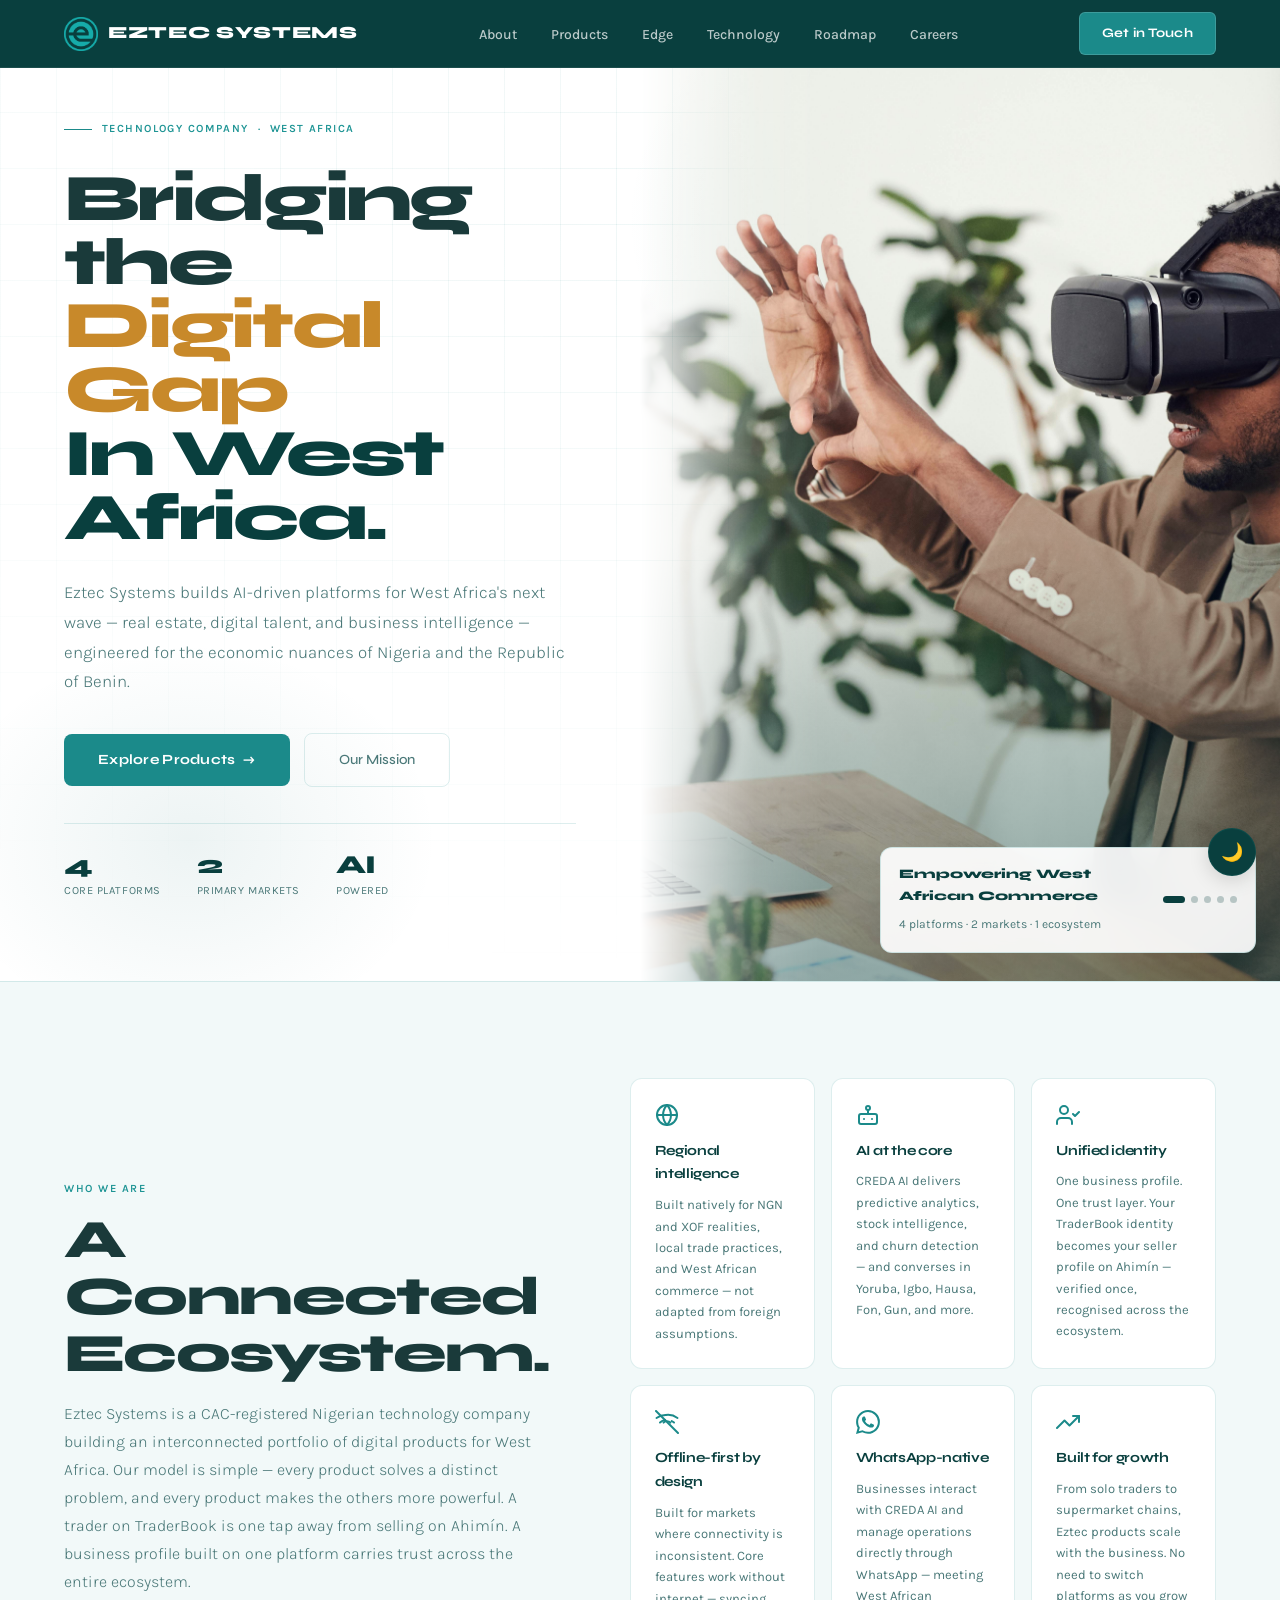
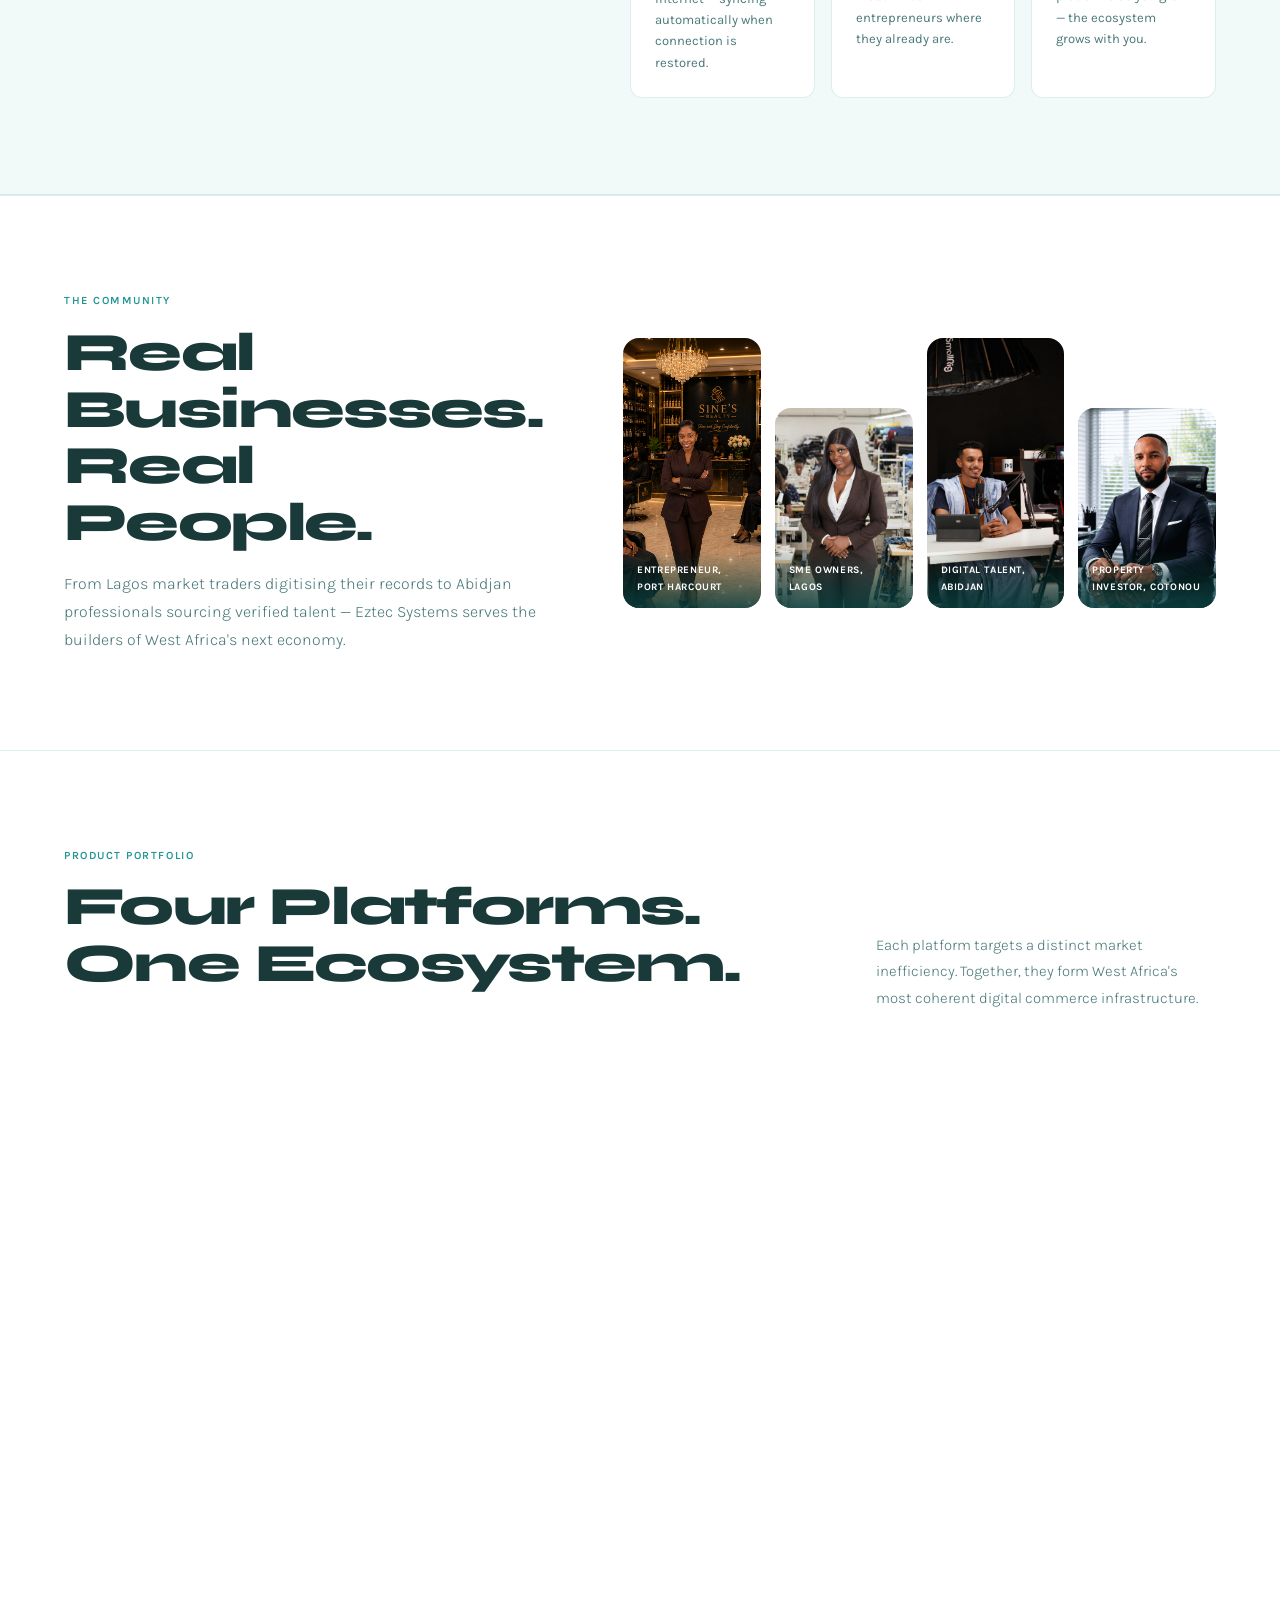
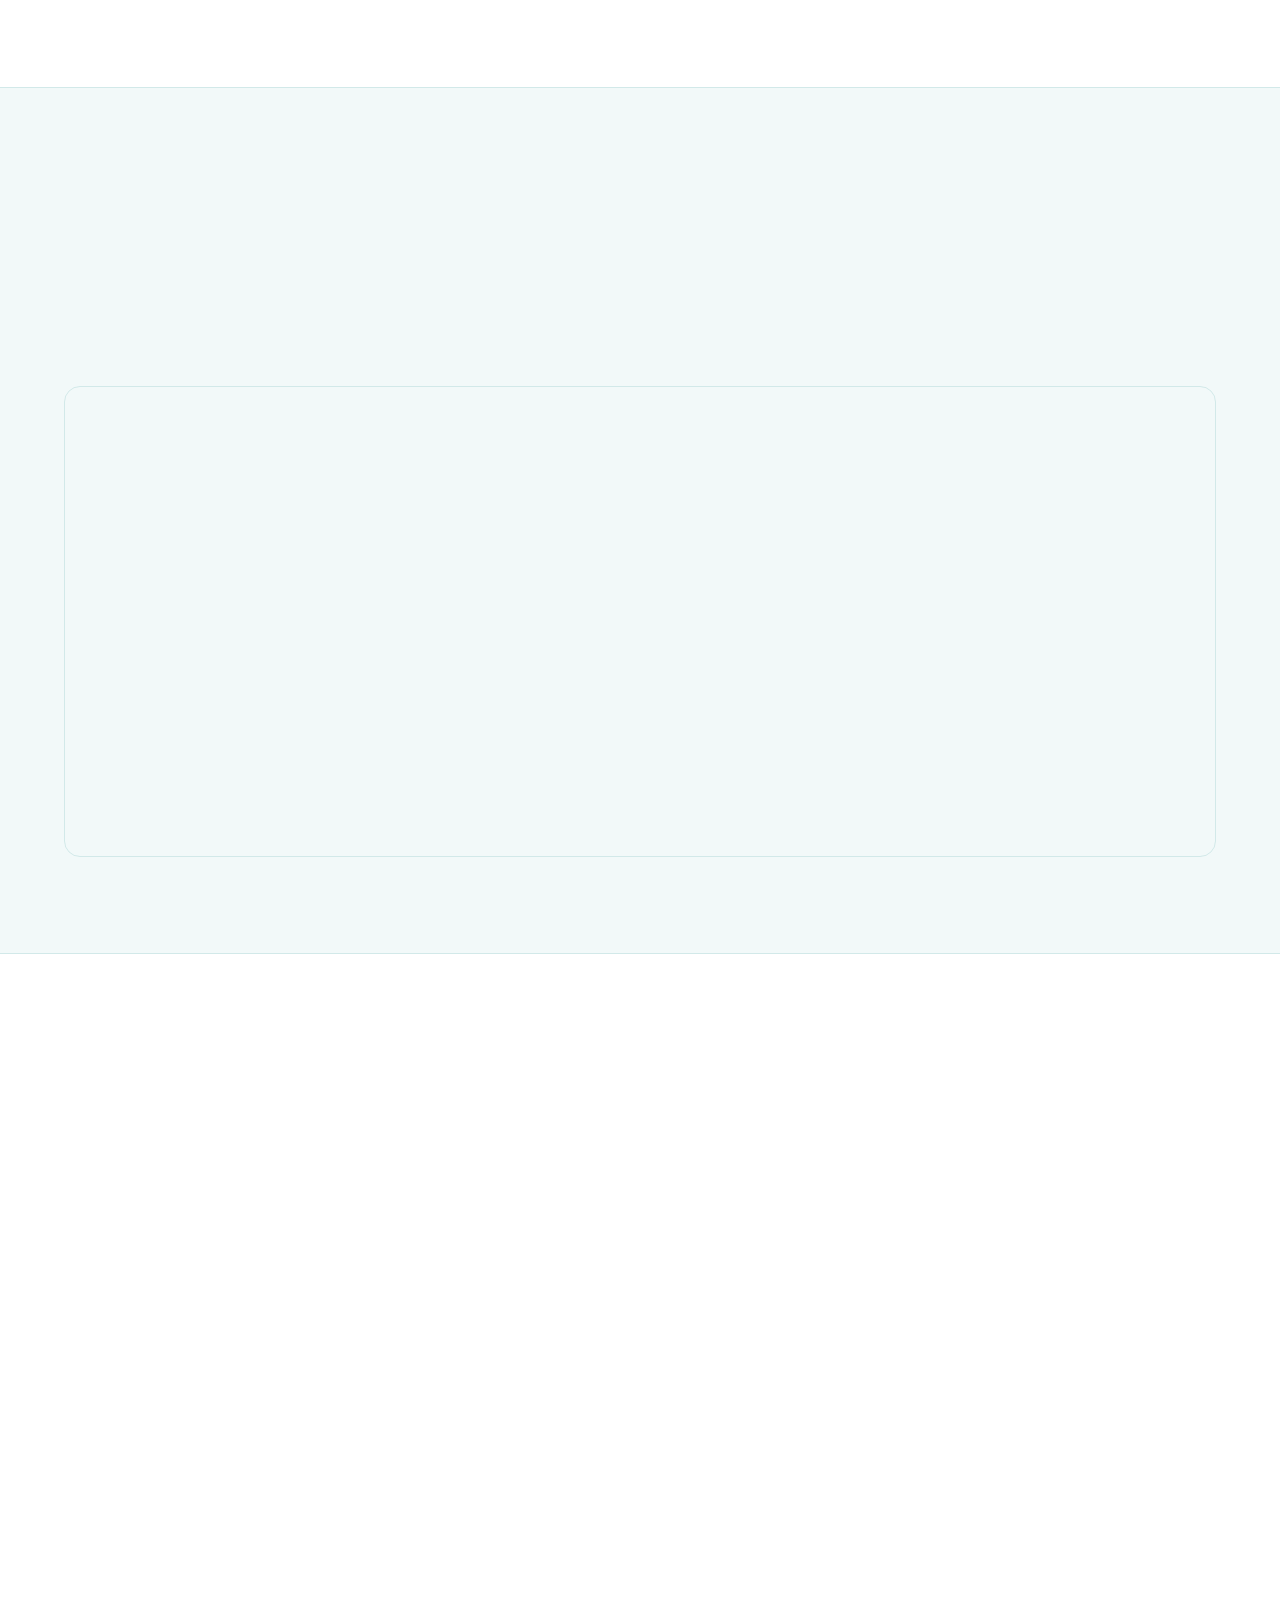
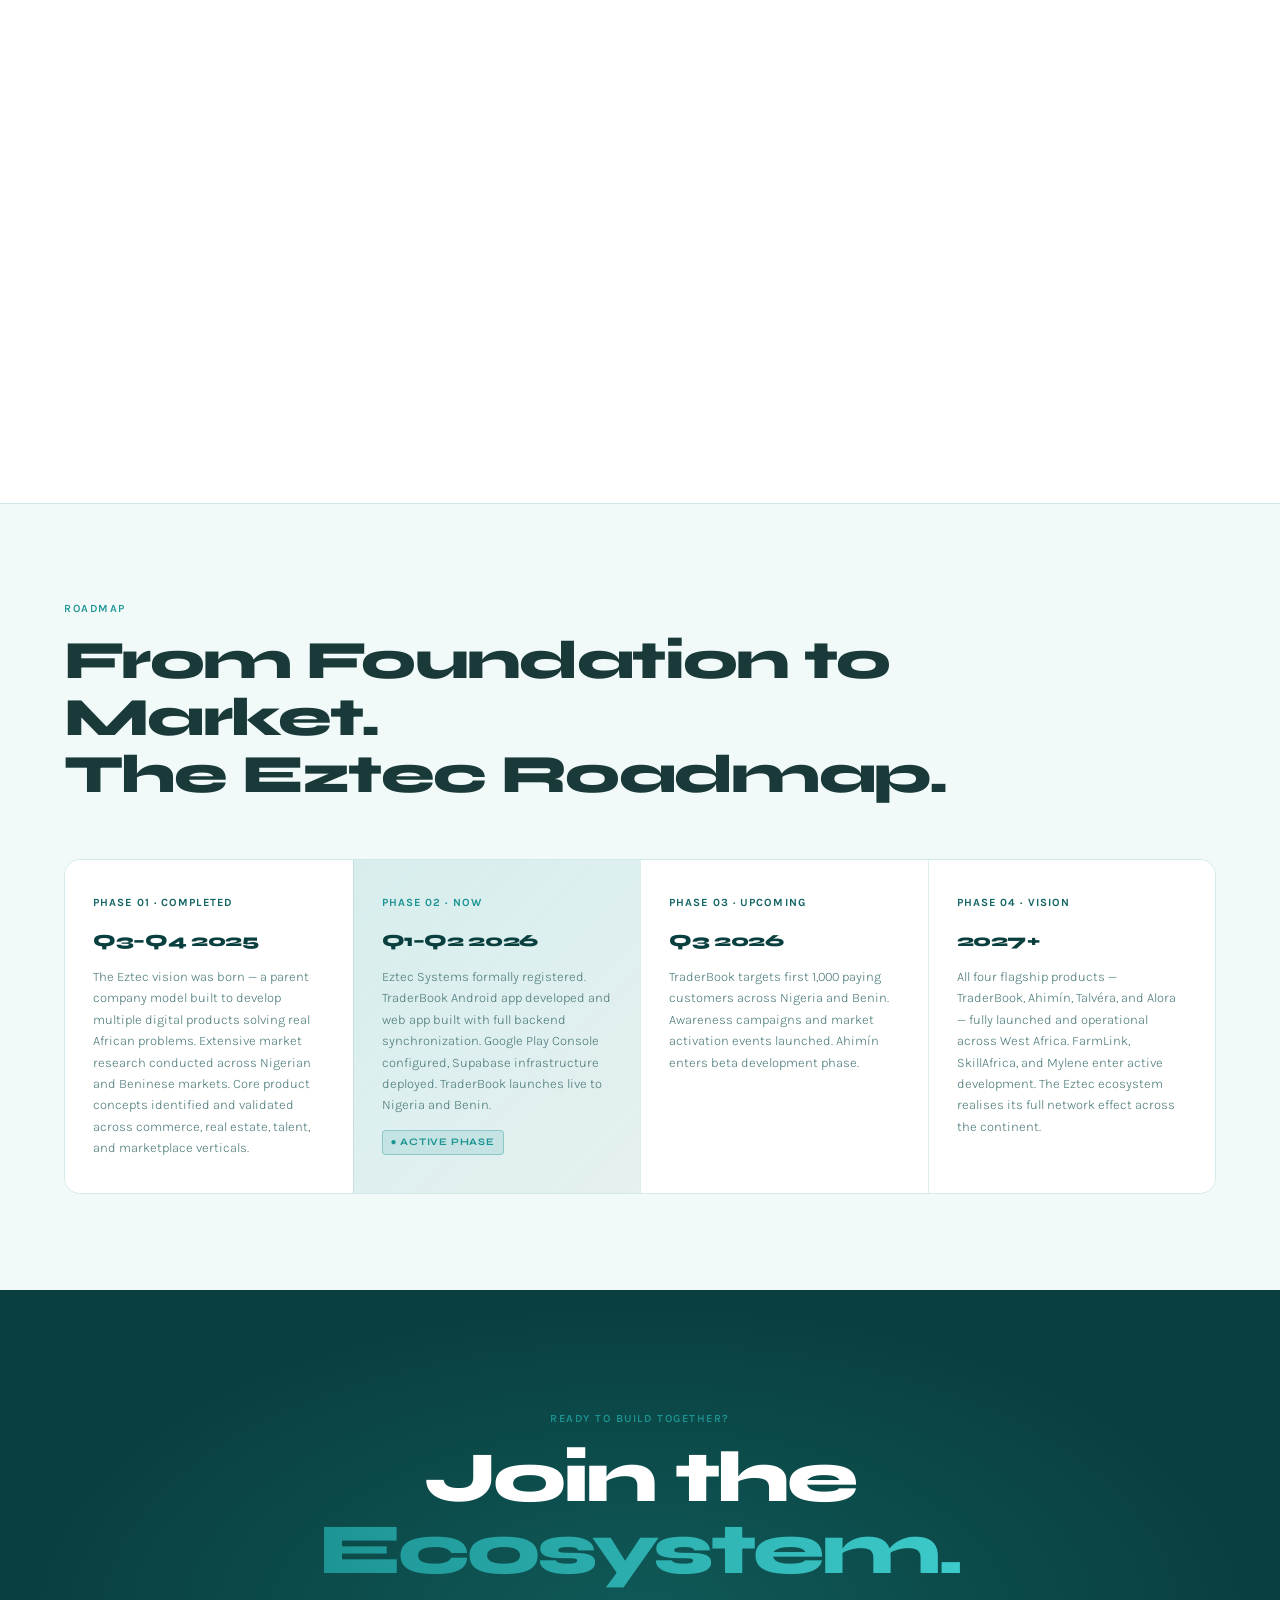
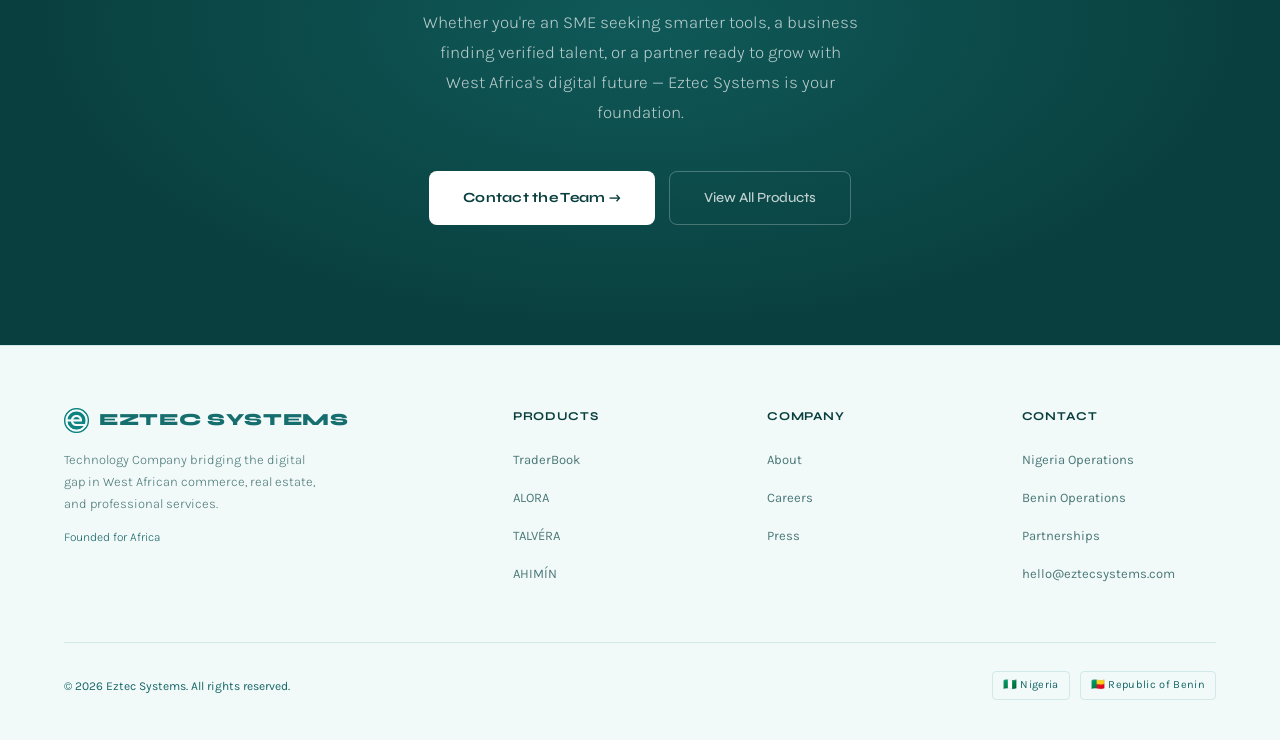
==== commit ea10822b: "Update index.html" ====
--- a/index.html
+++ b/index.html
@@ -210,12 +210,12 @@
     </div>
     <div class="people-imgs stag">
 
-      <div class="ppl-img ppl-tall">
+      <div class="ppl-img ppl-tall active">
         <img src="images/image4.png" alt="African business professionals" loading="lazy" />
         <div class="ppl-caption">Entrepreneur, Port Harcourt</div>
       </div>
       
-      <div class="ppl-img active">
+      <div class="ppl-img">
         <img src="images/image2.png" alt="African business professionals" loading="lazy" />
         <div class="ppl-caption">SME Owners, Lagos</div>
       </div>
--- a/css/styles.css
+++ b/css/styles.css
@@ -145,8 +145,8 @@
 .htitle{font-size:clamp(36px,5.2vw,70px);font-weight:800;line-height:0.96;letter-spacing:-0.04em;margin-bottom:28px}
 .htitle .ghost{color:#C8892A;-webkit-text-stroke:none}
 .htitle .accent{
-  color:#093F3E;
-  -webkit-text-fill-color:#093F3E;
+  color: var(--cream);
+  -webkit-text-fill-color: var(--cream);
   background:none;
   display:inline-block;
   transition:transform 0.5s cubic-bezier(0.22,1,0.36,1),opacity 0.5s ease;
@@ -308,8 +308,8 @@
 
 /* ─── PEOPLE STRIP ─── */
 .people{background:var(--bg);border-top:1px solid var(--bdr);border-bottom:1px solid var(--bdr);overflow:hidden}
-.people-inner{display:grid;grid-template-columns:1fr 1.5fr;gap:80px;align-items:center;max-width:1200px}
-.people-imgs{display:grid;grid-template-columns:1fr 1.1fr 1fr;gap:14px;align-items:end}
+.people-inner{display:grid;grid-template-columns:1fr 1.5fr;gap:80px;align-items:center;width:100%}
+.people-imgs{display:grid;grid-template-columns:repeat(4,1fr);gap:14px;align-items:end;min-width:0}
 .ppl-img{border-radius:16px;overflow:hidden;position:relative}
 .ppl-img img{width:100%;height:200px;object-fit:cover;object-position:center top;display:block;transition:transform .5s ease}
 .ppl-img:hover img{transform:scale(1.05)}
@@ -1289,20 +1289,20 @@
   }
   .pstack-container {
     height: 500px;
-    margin-bottom: 80px; /* Make space for controls */
+    margin-bottom: 30px; /* Reduced margin since controls are back on the card */
   }
   .pstack-card {
     padding: 32px 40px;
   }
   .pstack-controls {
     position: absolute;
-    bottom: -60px;
-    left: 50%;
-    transform: translateX(-50%);
-    right: auto;
-    z-index: 20;
+    bottom: 32px;
+    right: 40px;
+    left: auto;
+    transform: none;
     display: flex;
     gap: 12px;
+    z-index: 20;
   }
 }
 @media(max-width: 640px) {
@@ -1316,35 +1316,75 @@
     font-size: 16px;
   }
   .pstack-container {
-    height: 520px;
-    margin-bottom: 90px;
+    height: 480px;
+    margin-bottom: 40px; /* Reduced margin since controls are back on the card */
   }
   .pstack-card {
-    padding: 32px 24px;
+    padding: 24px 20px;
+    display: flex;
+    flex-direction: column;
+  }
+  .pstack-card .pnum {
+    margin-bottom: 8px;
+  }
+  .pstack-card .ptag {
+    margin-bottom: 8px;
   }
   .pstack-card .pname {
-    font-size: 26px;
+    font-size: 24px;
+    margin-bottom: 8px;
   }
   .pstack-card .ppurpose {
-    font-size: 14px;
-    margin-bottom: 20px;
+    font-size: 13.5px;
+    margin-bottom: 12px;
+    line-height: 1.6;
   }
   .pstack-card .pfeats {
-    gap: 8px;
-    margin-bottom: 24px;
+    gap: 6px;
+    margin-bottom: 16px;
   }
   .pstack-card .pfeats li {
     font-size: 13px;
   }
   .pstack-controls {
     position: absolute;
-    bottom: -70px;
-    left: 50%;
-    transform: translateX(-50%);
-    right: auto;
-    margin-top: 0;
-    justify-content: center;
+    bottom: 24px;
+    right: 20px;
+    left: auto;
+    transform: none;
+    display: flex;
+    gap: 8px;
     z-index: 20;
+  }
+  .pstack-btn {
+    width: 40px;
+    height: 40px;
+    font-size: 16px;
+  }
+}
+@media(max-width: 480px) {
+  .pstack-container {
+    height: 510px;
+    margin-bottom: 30px;
+  }
+  .pstack-card {
+    padding: 20px 16px;
+  }
+  .pstack-card .ppurpose {
+    font-size: 13px;
+    line-height: 1.5;
+  }
+  .pstack-card .pfeats li {
+    font-size: 12.5px;
+  }
+  .pstack-controls {
+    bottom: 20px;
+    right: 16px;
+  }
+  .pstack-btn {
+    width: 38px;
+    height: 38px;
+    font-size: 15px;
   }
 }
 
@@ -1405,6 +1445,28 @@
 [data-theme="dark"] .pstack-card.layer-0.ah { background: linear-gradient(135deg, #093030, #23120e); border-color: rgba(232, 114, 74, 0.6); }
 [data-theme="dark"] .pstack-card.layer-0.al { background: linear-gradient(135deg, #093030, #0d1226); border-color: rgba(26, 36, 86, 0.6); }
 [data-theme="dark"] .pstack-card.layer-0.tv { background: linear-gradient(135deg, #093030, #141527); border-color: rgba(45, 47, 107, 0.6); }
+
+/* Dark mode colors and element styles for ALORA & TALVÉRA */
+[data-theme="dark"] {
+  --al-color: #8E9DFF; /* Bright lavender-blue for ALORA */
+  --tv-color: #A0A5FF; /* Bright indigo-violet for TALVÉRA */
+}
+[data-theme="dark"] .pstack-card.al .ptag {
+  border-color: rgba(142, 157, 255, 0.3);
+  background: rgba(142, 157, 255, 0.08);
+}
+[data-theme="dark"] .pstack-card.al .pstatus {
+  border-color: rgba(142, 157, 255, 0.3);
+  background: rgba(142, 157, 255, 0.06);
+}
+[data-theme="dark"] .pstack-card.al .pfeats li::before {
+  background: rgba(142, 157, 255, 0.15);
+}
+[data-theme="dark"] .pstack-card.tv .ptag {
+  border-color: rgba(160, 165, 255, 0.3);
+  background: rgba(160, 165, 255, 0.08);
+}
+
 
 /* theme toggle button */
 .theme-toggle {
@@ -1430,4 +1492,4 @@
   box-shadow: 0 8px 30px rgba(0,0,0,0.25);
 }
 
-+
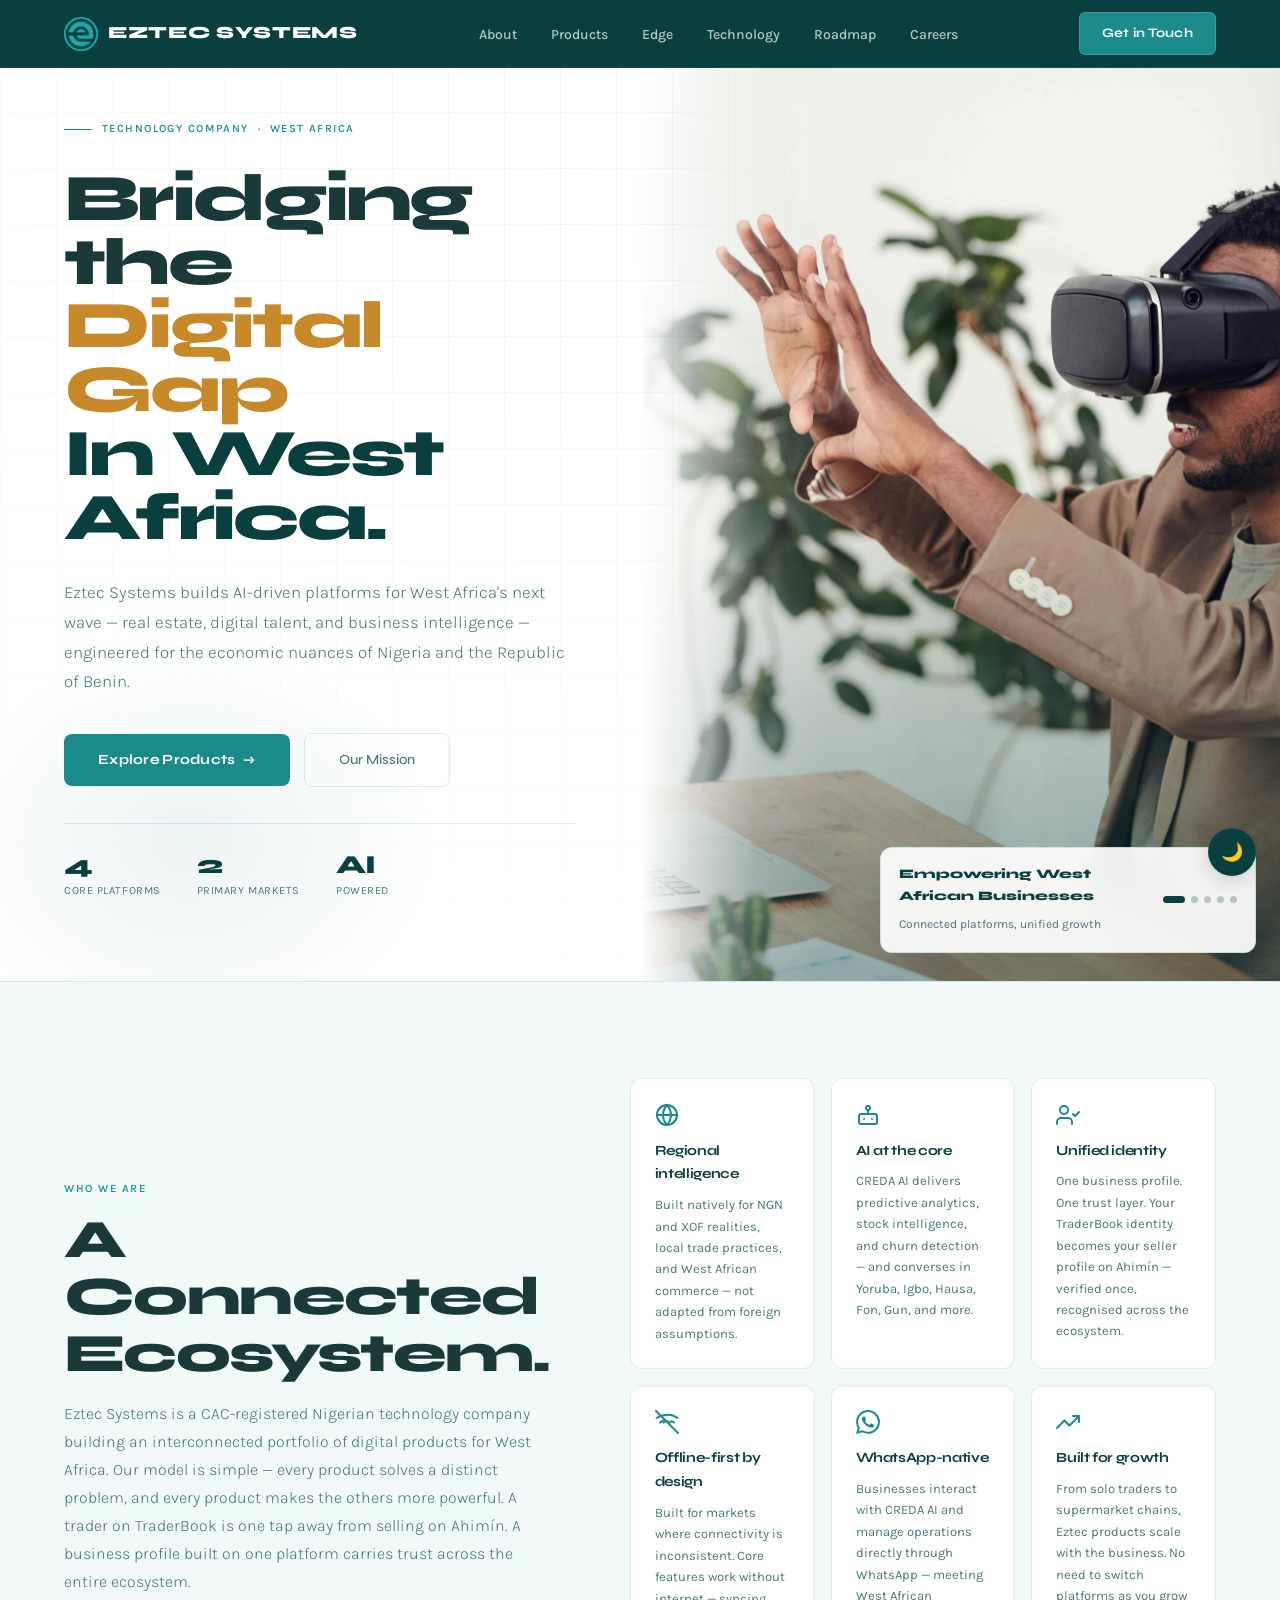
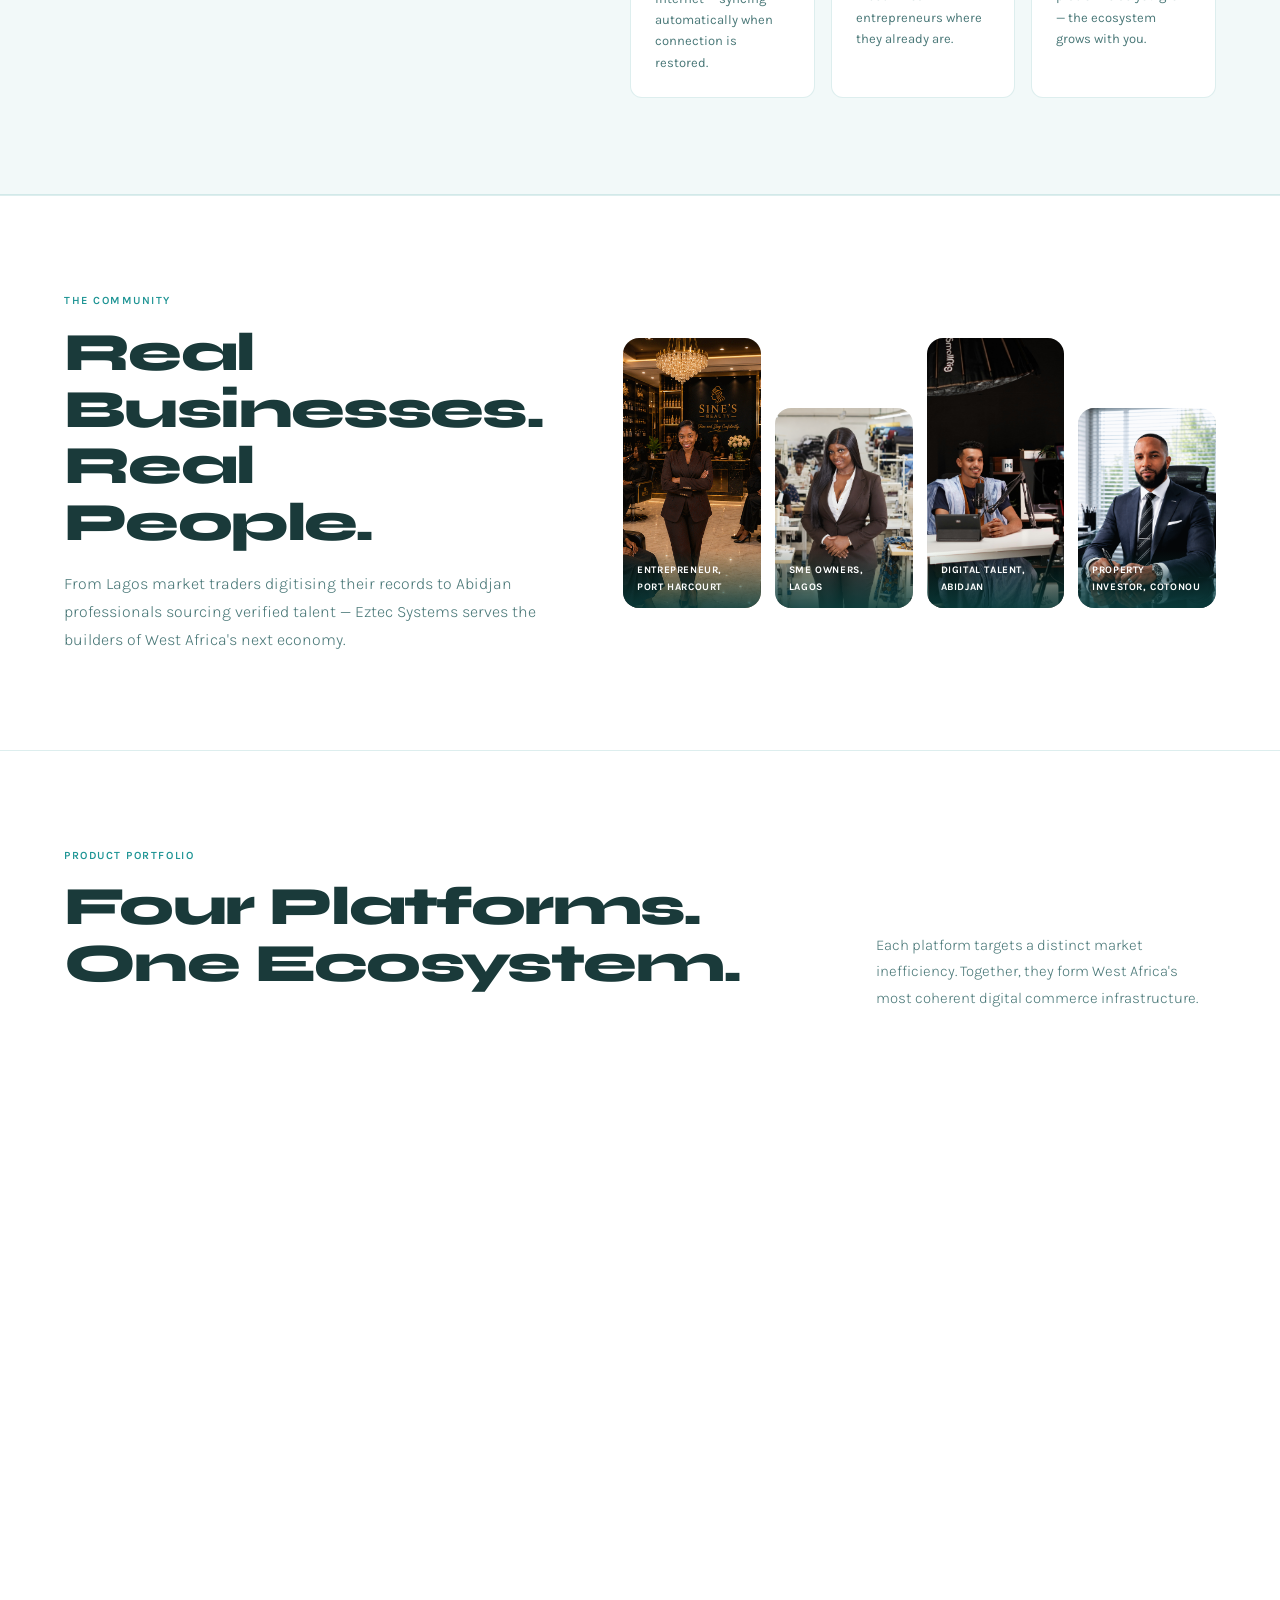
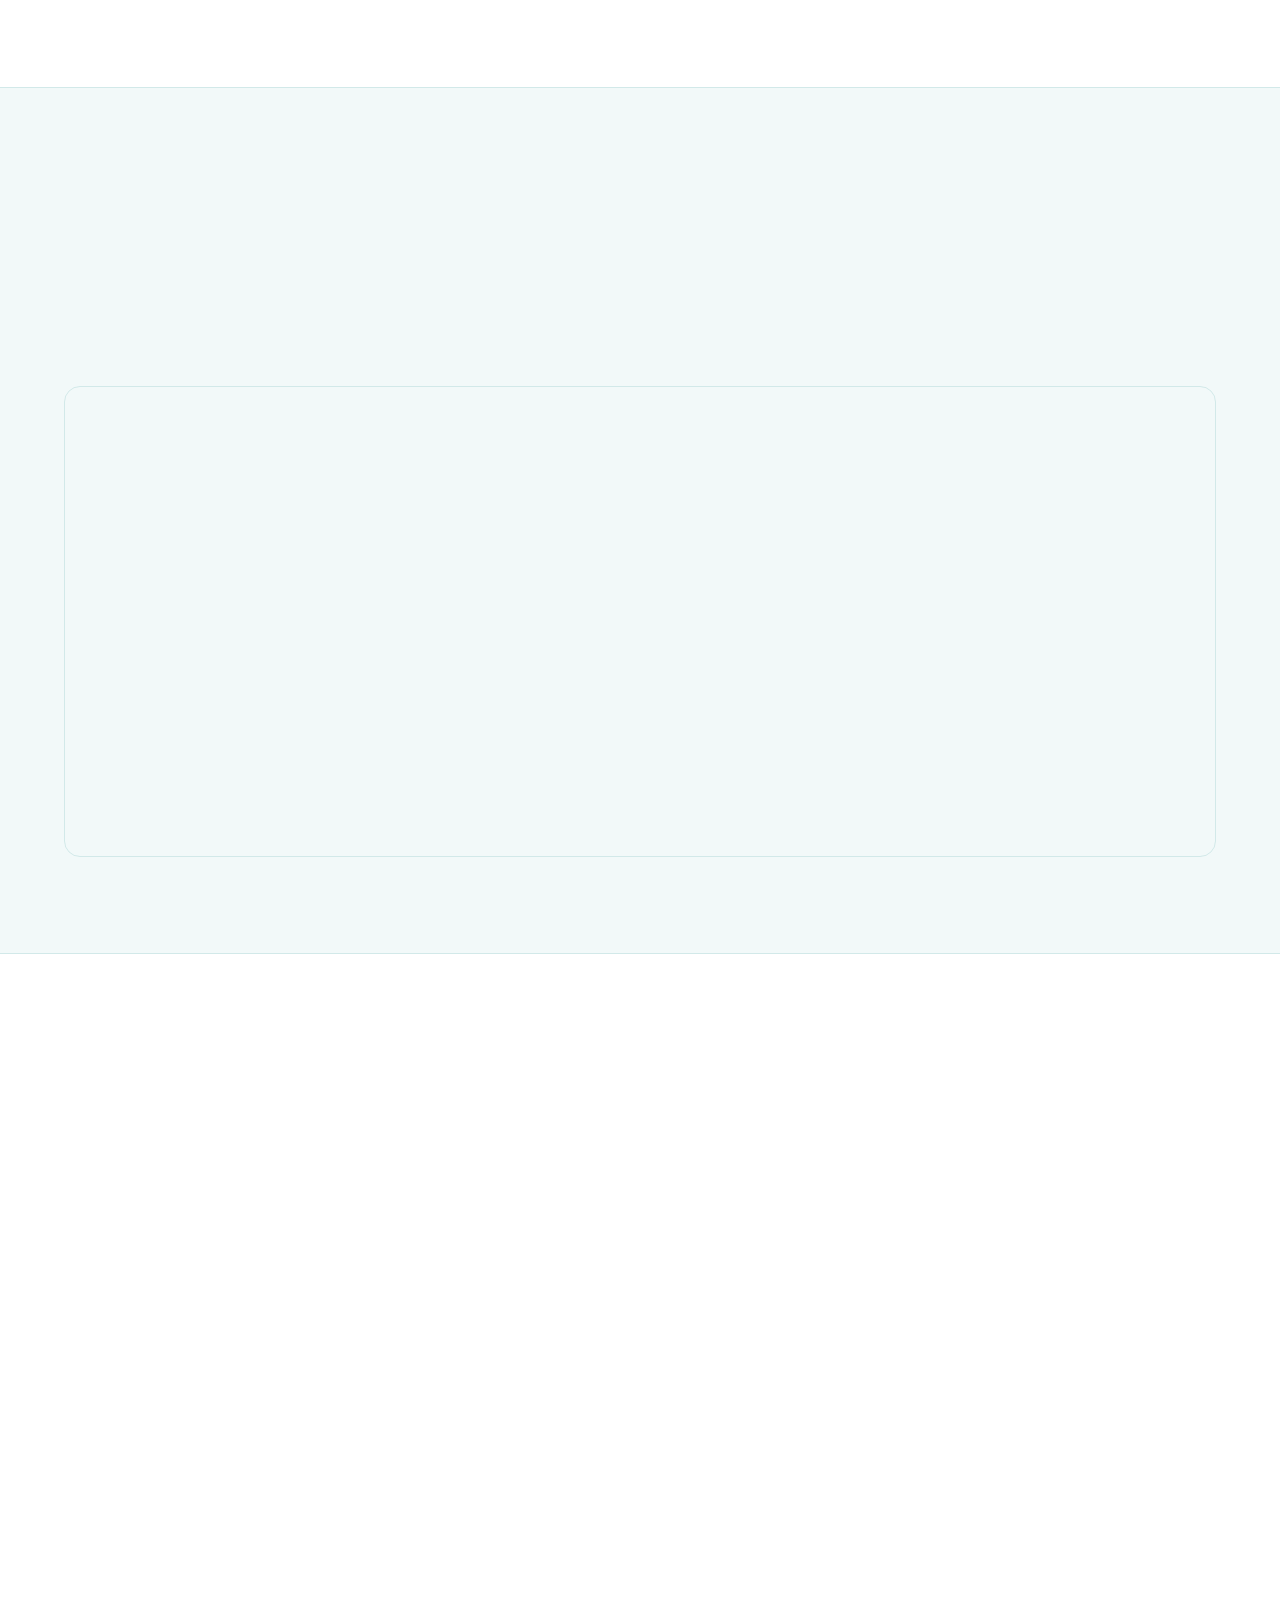
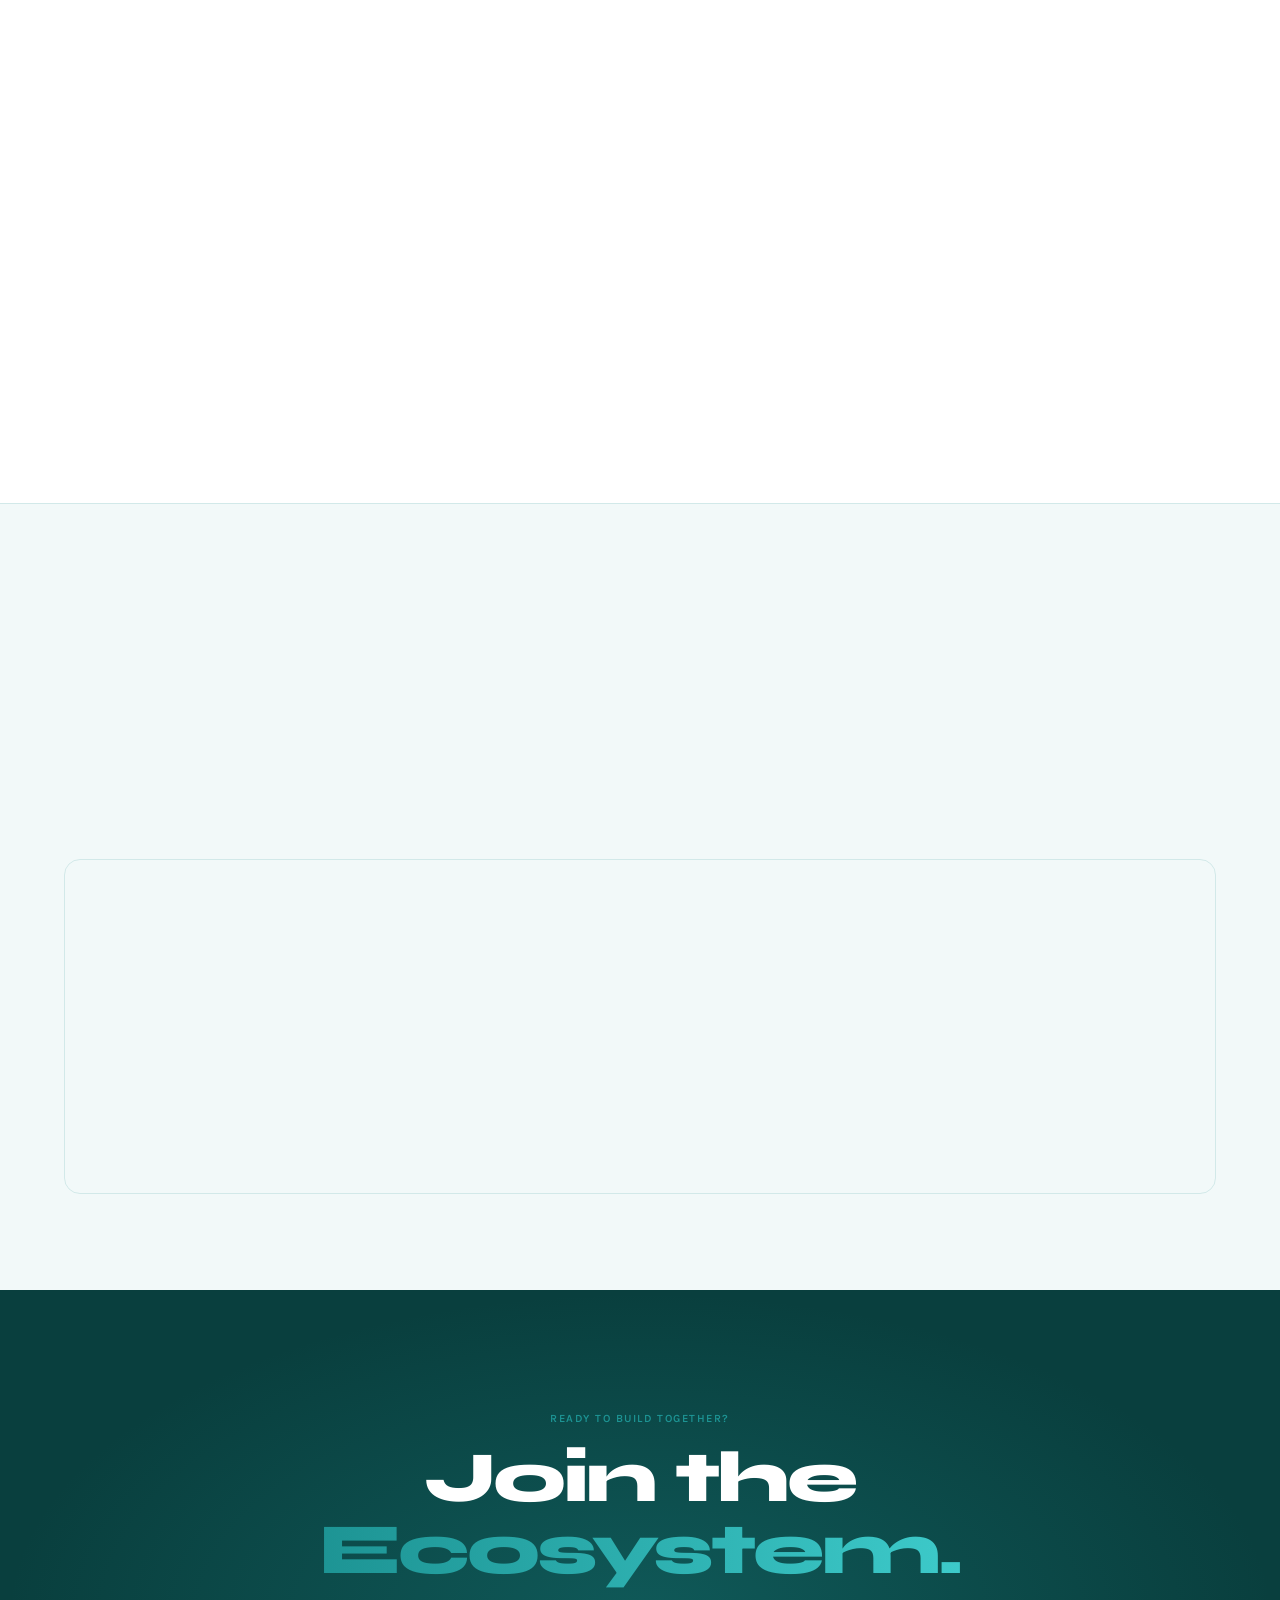
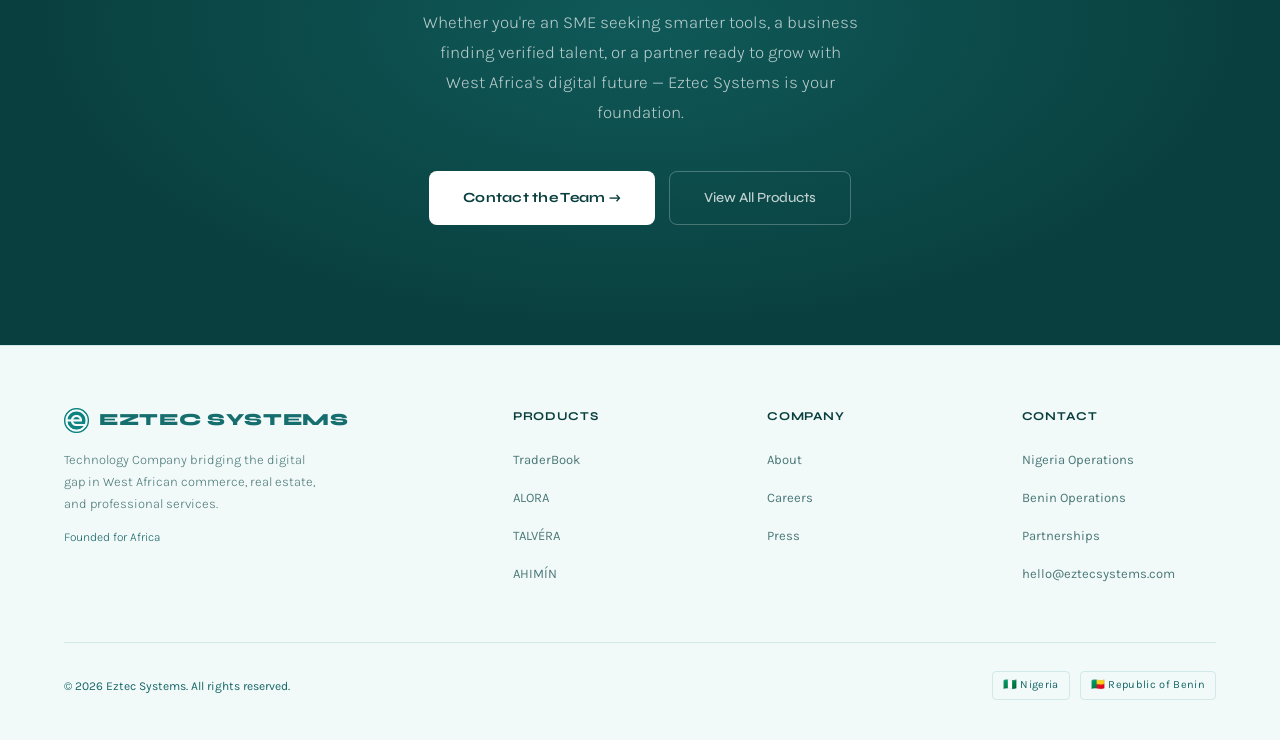
==== commit 4119d2ed: "Update index.html" ====
--- a/index.html
+++ b/index.html
@@ -106,8 +106,8 @@
 
       <div class="himg-card">
         <div>
-          <strong>Empowering West African Commerce</strong>
-          <span>4 platforms · 2 markets · 1 ecosystem</span>
+          <strong>Empowering West African Businesses</strong>
+          <span id="hslide-caption">Connected platforms, unified growth</span>
         </div>
         <div class="hslide-dots">
           <button class="hdot active" onclick="goSlide(0)"></button>
@@ -211,22 +211,22 @@
     <div class="people-imgs stag">
 
       <div class="ppl-img ppl-tall active">
-        <img src="images/image4.png" alt="African business professionals" loading="lazy" />
+        <img src="images/image4.png" alt="African business professionals" loading="eager" />
         <div class="ppl-caption">Entrepreneur, Port Harcourt</div>
       </div>
       
       <div class="ppl-img">
-        <img src="images/image2.png" alt="African business professionals" loading="lazy" />
+        <img src="images/image2.png" alt="African business professionals" loading="eager" />
         <div class="ppl-caption">SME Owners, Lagos</div>
       </div>
       
       <div class="ppl-img ppl-tall">
-        <img src="images/image3.jpg" alt="African business professionals" loading="lazy" />
+        <img src="images/image3.jpg" alt="African business professionals" loading="eager" />
         <div class="ppl-caption">Digital Talent, Abidjan</div>
       </div>
       
       <div class="ppl-img">
-        <img src="images/image1.png" alt="African business professionals" loading="lazy" />
+        <img src="images/image1.png" alt="African business professionals" loading="eager" />
         <div class="ppl-caption">Property Investor, Cotonou</div>
       </div>
 
--- a/css/styles.css
+++ b/css/styles.css
@@ -58,6 +58,7 @@
 
 *{margin:0;padding:0;box-sizing:border-box}
 html{scroll-behavior:smooth}
+html{overflow-x:hidden}
 body{background:var(--bg);color:var(--tp);font-family:'Karla',sans-serif;font-size:16px;line-height:1.7;overflow-x:hidden}
 h1,h2,h3,h4,h5{font-family:'Syne',sans-serif;letter-spacing:-0.025em}
 a{text-decoration:none}
@@ -512,7 +513,10 @@
   .ftop{grid-template-columns:1fr;gap:28px}
   .fbrand{grid-column:1}
   .fbot{flex-direction:column;align-items:flex-start;gap:12px}
-}
+  .hglow, .hglow2, .hgrid { display: none; }
+}
+
+
 
 /* ── Small mobile: ≤400px ── */
 @media(max-width:400px){
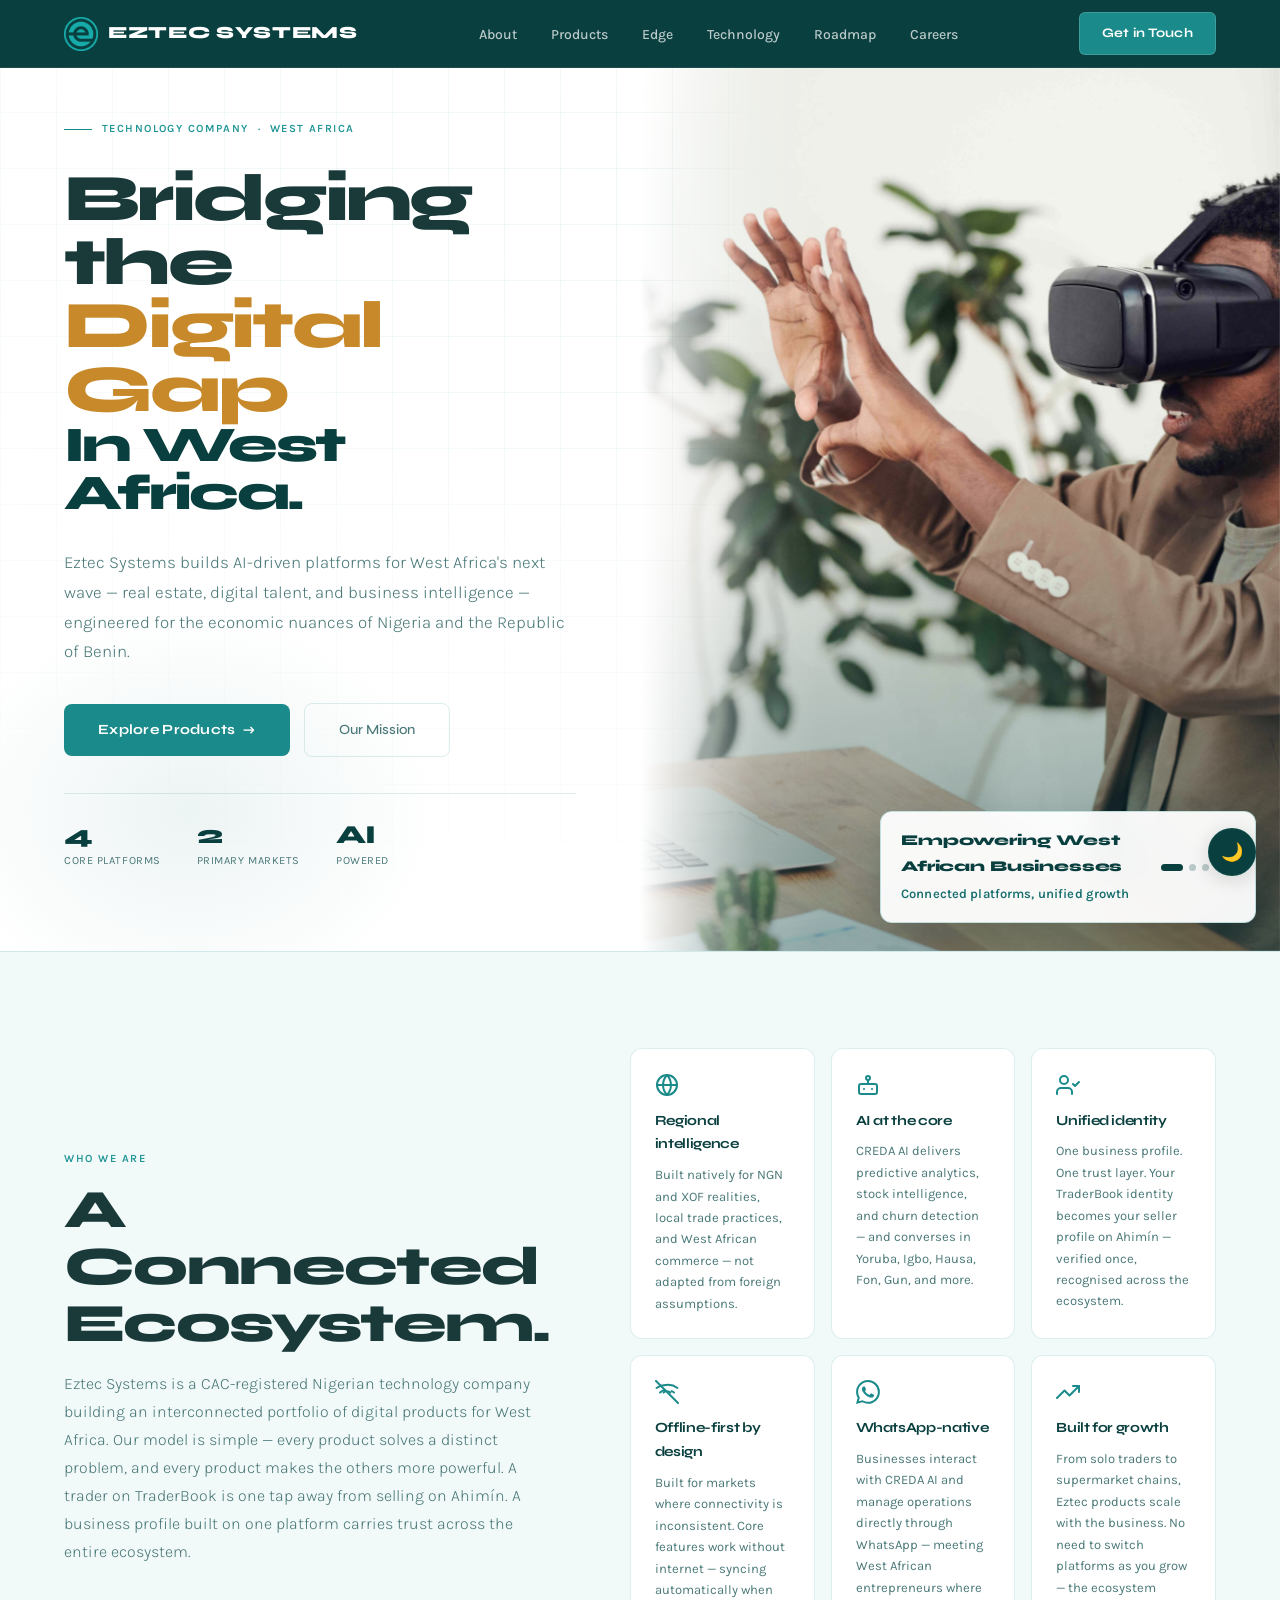
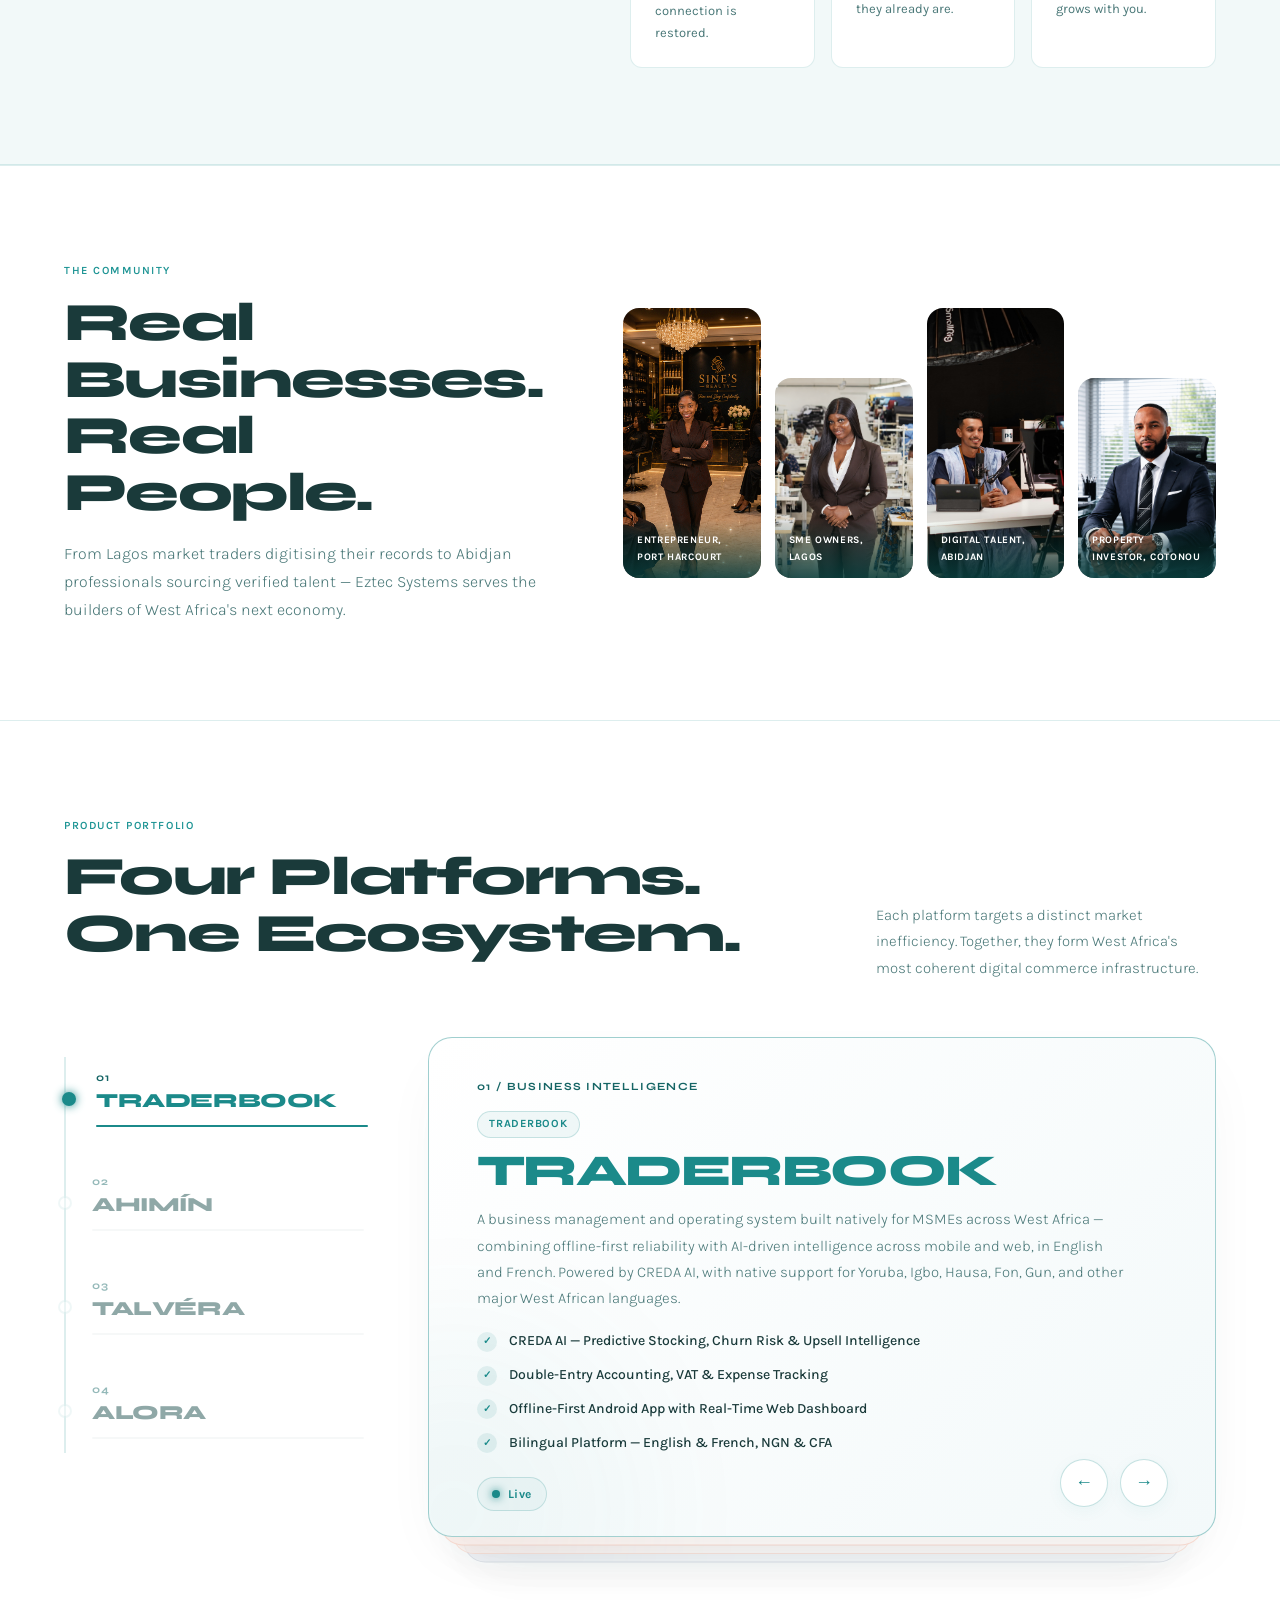
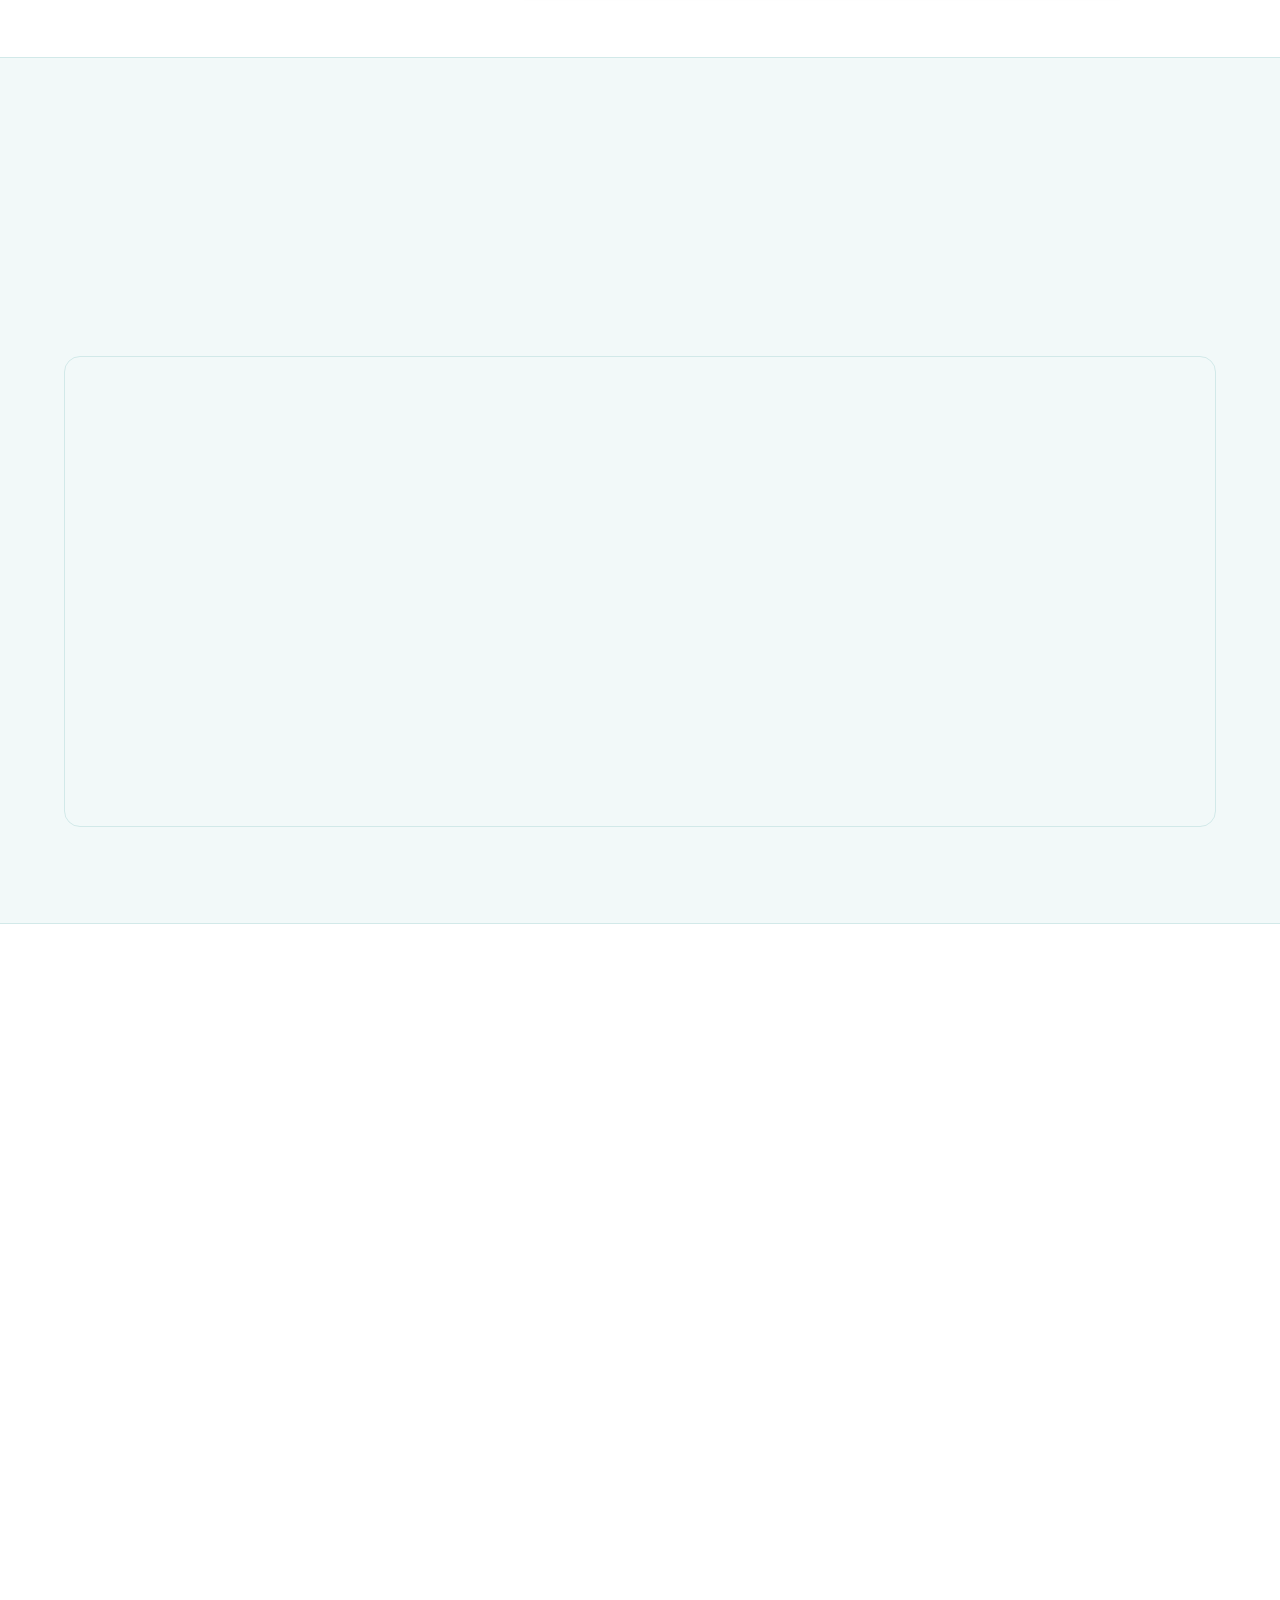
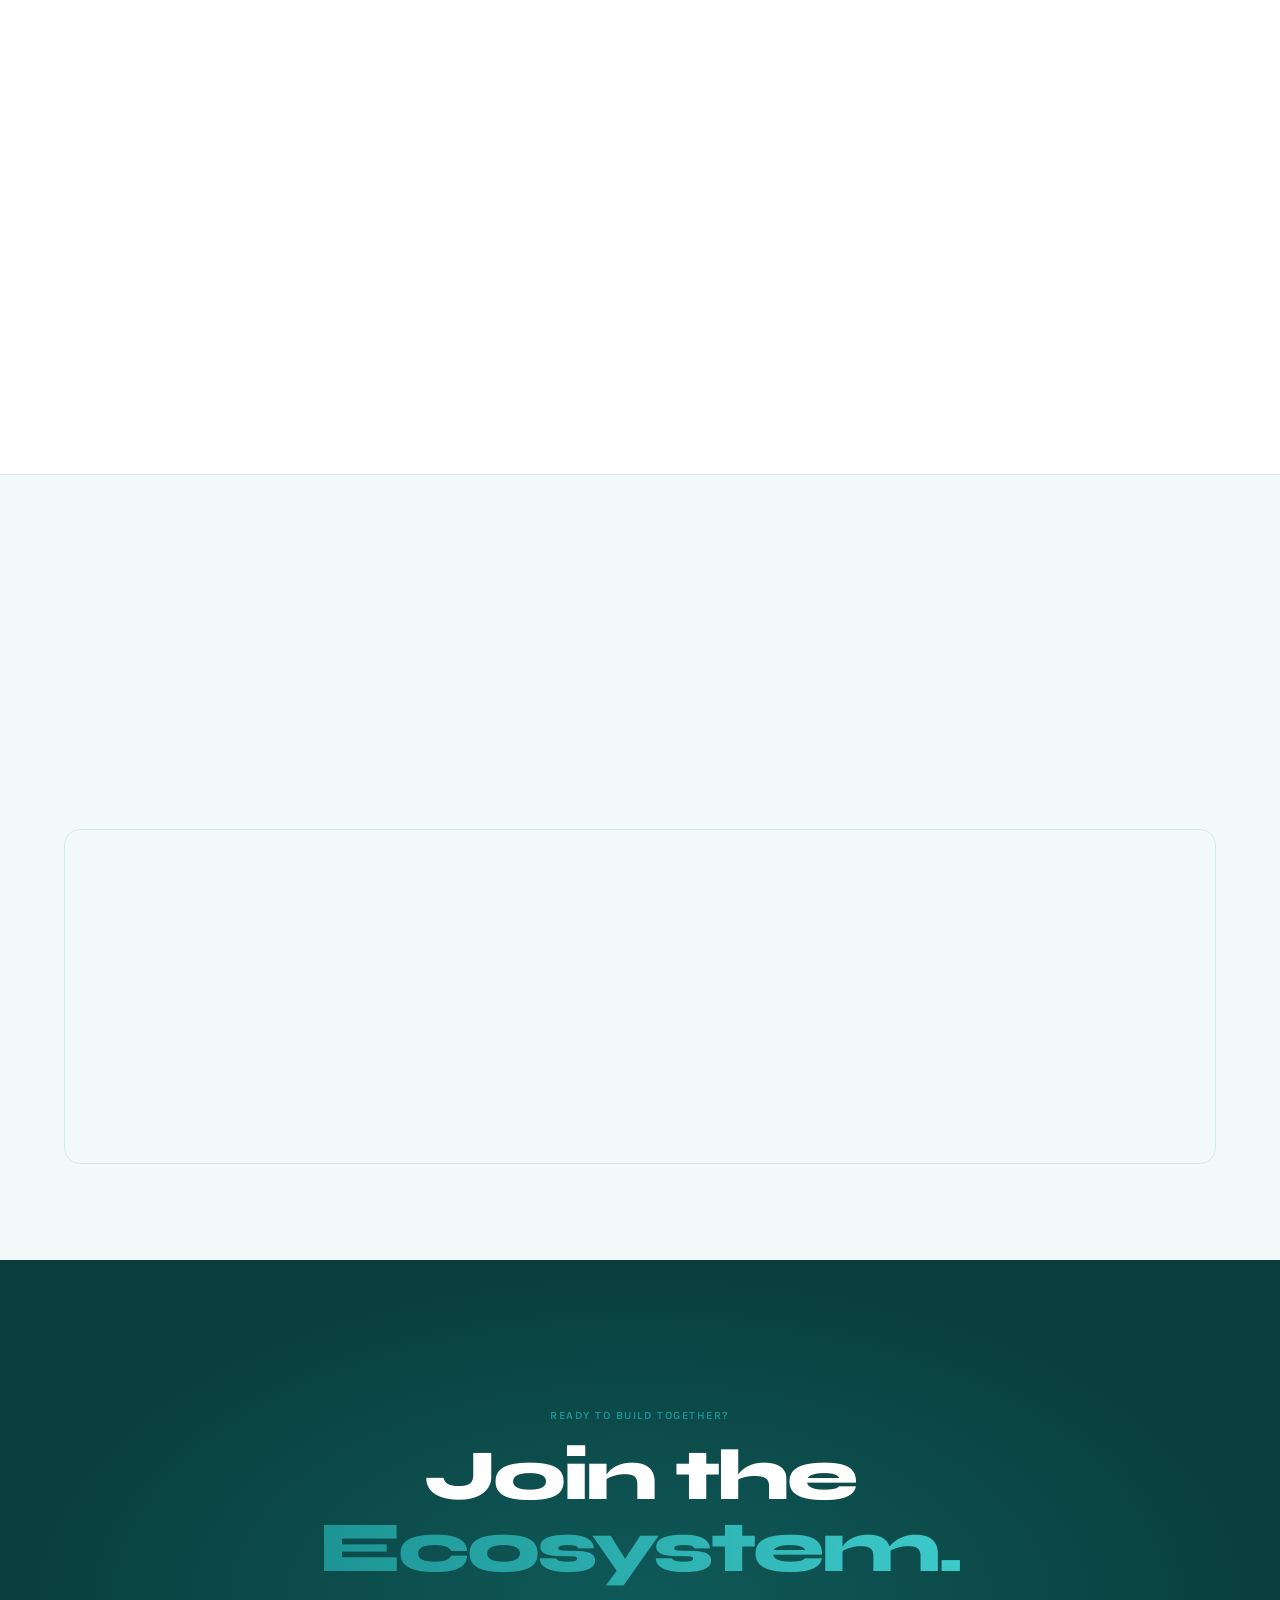
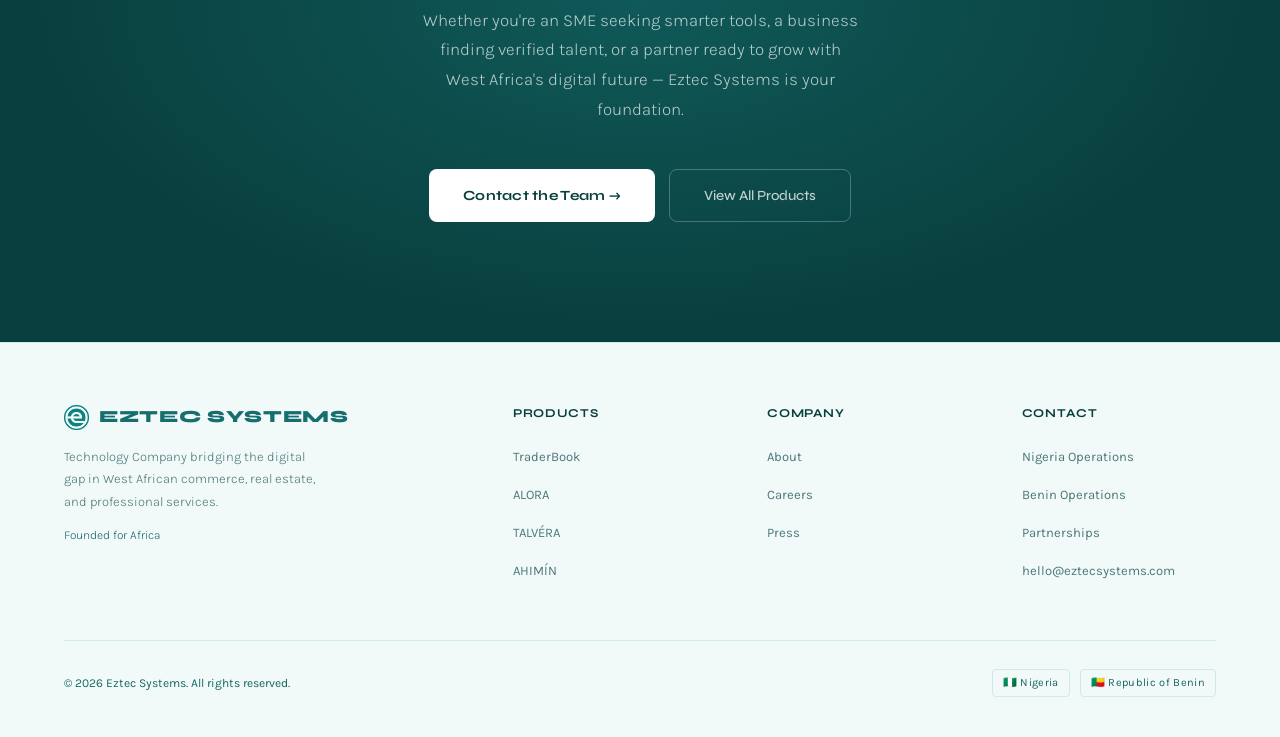
==== commit ea86d7fc: "Update index.html" ====
--- a/index.html
+++ b/index.html
@@ -520,13 +520,18 @@
 <!-- CTA -->
 <section class="cta" id="contact">
   <div class="ctabg"></div>
-  <div class="ctain reveal">
-    <div class="slabel" style="display:block;text-align:center;margin-bottom:14px">Ready to Build Together?</div>
-    <h2 class="ctatitle">Join the<br><span style="background:linear-gradient(90deg,var(--teal-l),#3DCACA);-webkit-background-clip:text;-webkit-text-fill-color:transparent;background-clip:text">Ecosystem.</span></h2>
-    <p class="ctadesc">Whether you're an SME seeking smarter tools, a business finding verified talent, or a partner ready to grow with West Africa's digital future — Eztec Systems is your foundation.</p>
-    <div class="ctabtns">
-      <a href="mailto:hello@eztecsystems.com" class="btnp">Contact the Team →</a>
-      <a href="#products" class="btns">View All Products</a>
+  <div class="ctainner">
+    <div class="cta-image reveal reveal-left">
+      <img src="images/image5.PNG" alt="Eztec Systems Community / Partners">
+    </div>
+    <div class="ctain reveal">
+      <div class="slabel" style="display:block;margin-bottom:14px">Ready to Build Together?</div>
+      <h2 class="ctatitle">Join the<br><span style="background:linear-gradient(90deg,var(--teal-l),#3DCACA);-webkit-background-clip:text;-webkit-text-fill-color:transparent;background-clip:text">Ecosystem.</span></h2>
+      <p class="ctadesc">Whether you're an SME seeking smarter tools, a business finding verified talent, or a partner ready to grow with West Africa's digital future — Eztec Systems is your foundation.</p>
+      <div class="ctabtns">
+        <a href="mailto:hello@eztecsystems.com" class="btnp">Contact the Team →</a>
+        <a href="#products" class="btns">View All Products</a>
+      </div>
     </div>
   </div>
 </section>
--- a/css/styles.css
+++ b/css/styles.css
@@ -150,6 +150,7 @@
   -webkit-text-fill-color: var(--cream);
   background:none;
   display:inline-block;
+  font-size:0.75em;
   transition:transform 0.5s cubic-bezier(0.22,1,0.36,1),opacity 0.5s ease;
   transform-origin:left center;
 }
@@ -183,12 +184,12 @@
 .himage{position:relative;overflow:hidden;min-height:100vh;-webkit-mask-image:linear-gradient(to right,transparent 0%,rgba(0,0,0,0.4) 8%,rgba(0,0,0,0.85) 18%,black 28%);mask-image:linear-gradient(to right,transparent 0%,rgba(0,0,0,0.4) 8%,rgba(0,0,0,0.85) 18%,black 28%)}
 .himage::before{display:none}
 .himage::after{content:'';position:absolute;inset:0;background:linear-gradient(170deg,transparent 50%,rgba(9,63,62,0.50) 100%);z-index:2;pointer-events:none}
-.hslide{position:absolute;inset:0;opacity:0;transition:opacity 1.2s ease;z-index:1}
+.hslide{position:absolute;inset:0;opacity:0;transition:opacity 1.2s ease;z-index:1;will-change:opacity;transform:translate3d(0,0,0)}
 .hslide.active{opacity:1}
 .hslide img{width:100%;height:100%;object-fit:cover;object-position:center 18%;display:block}
-.himg-card{position:absolute;bottom:28px;left:240px;right:24px;z-index:4;background:rgba(255,255,255,0.92);backdrop-filter:blur(16px);border-radius:12px;padding:15px 18px;border:1px solid rgba(27,138,138,0.18);display:flex;align-items:center;justify-content:space-between;gap:12px}
-.himg-card strong{font-family:'Syne',sans-serif;font-size:13px;font-weight:800;color:#093F3E;display:block;margin-bottom:2px}
-.himg-card span{font-size:12px;color:var(--tm)}
+.himg-card{position:absolute;bottom:28px;left:240px;right:24px;z-index:4;background:rgba(255,255,255,0.95);backdrop-filter:blur(16px);border-radius:12px;padding:16px 20px;border:1px solid rgba(27,138,138,0.24);display:flex;align-items:center;justify-content:space-between;gap:12px;box-shadow:0 8px 32px rgba(9,63,62,0.15)}
+.himg-card strong{font-family:'Syne',sans-serif;font-size:15px;font-weight:800;color:#093F3E;display:block;margin-bottom:4px;letter-spacing:-0.01em}
+.himg-card span{font-size:13px;font-weight:600;color:#166E6E;display:block;letter-spacing:0.01em}
 .hslide-dots{display:flex;gap:6px}
 .hdot{width:7px;height:7px;border-radius:50%;background:rgba(9,63,62,0.25);cursor:pointer;transition:all .3s;border:none;padding:0}
 .hdot.active{background:#093F3E;width:22px;border-radius:4px}
@@ -488,17 +489,16 @@
     width: 100%;
     height: 100%;
     opacity: 0;
-    transition: opacity 0.8s ease-in-out;
+    z-index: 1;
+    transition: opacity 0s linear 0.8s;
     display: block !important;
-    z-index: 1;
+    will-change: opacity;
+    transform: translate3d(0, 0, 0);
   }
   .ppl-img.active {
     opacity: 1;
-    z-index: 3;
-  }
-  .ppl-img.last-active {
-    opacity: 1;
     z-index: 2;
+    transition: opacity 0.8s ease-in-out;
   }
   .ppl-img img {
     height: 100% !important;
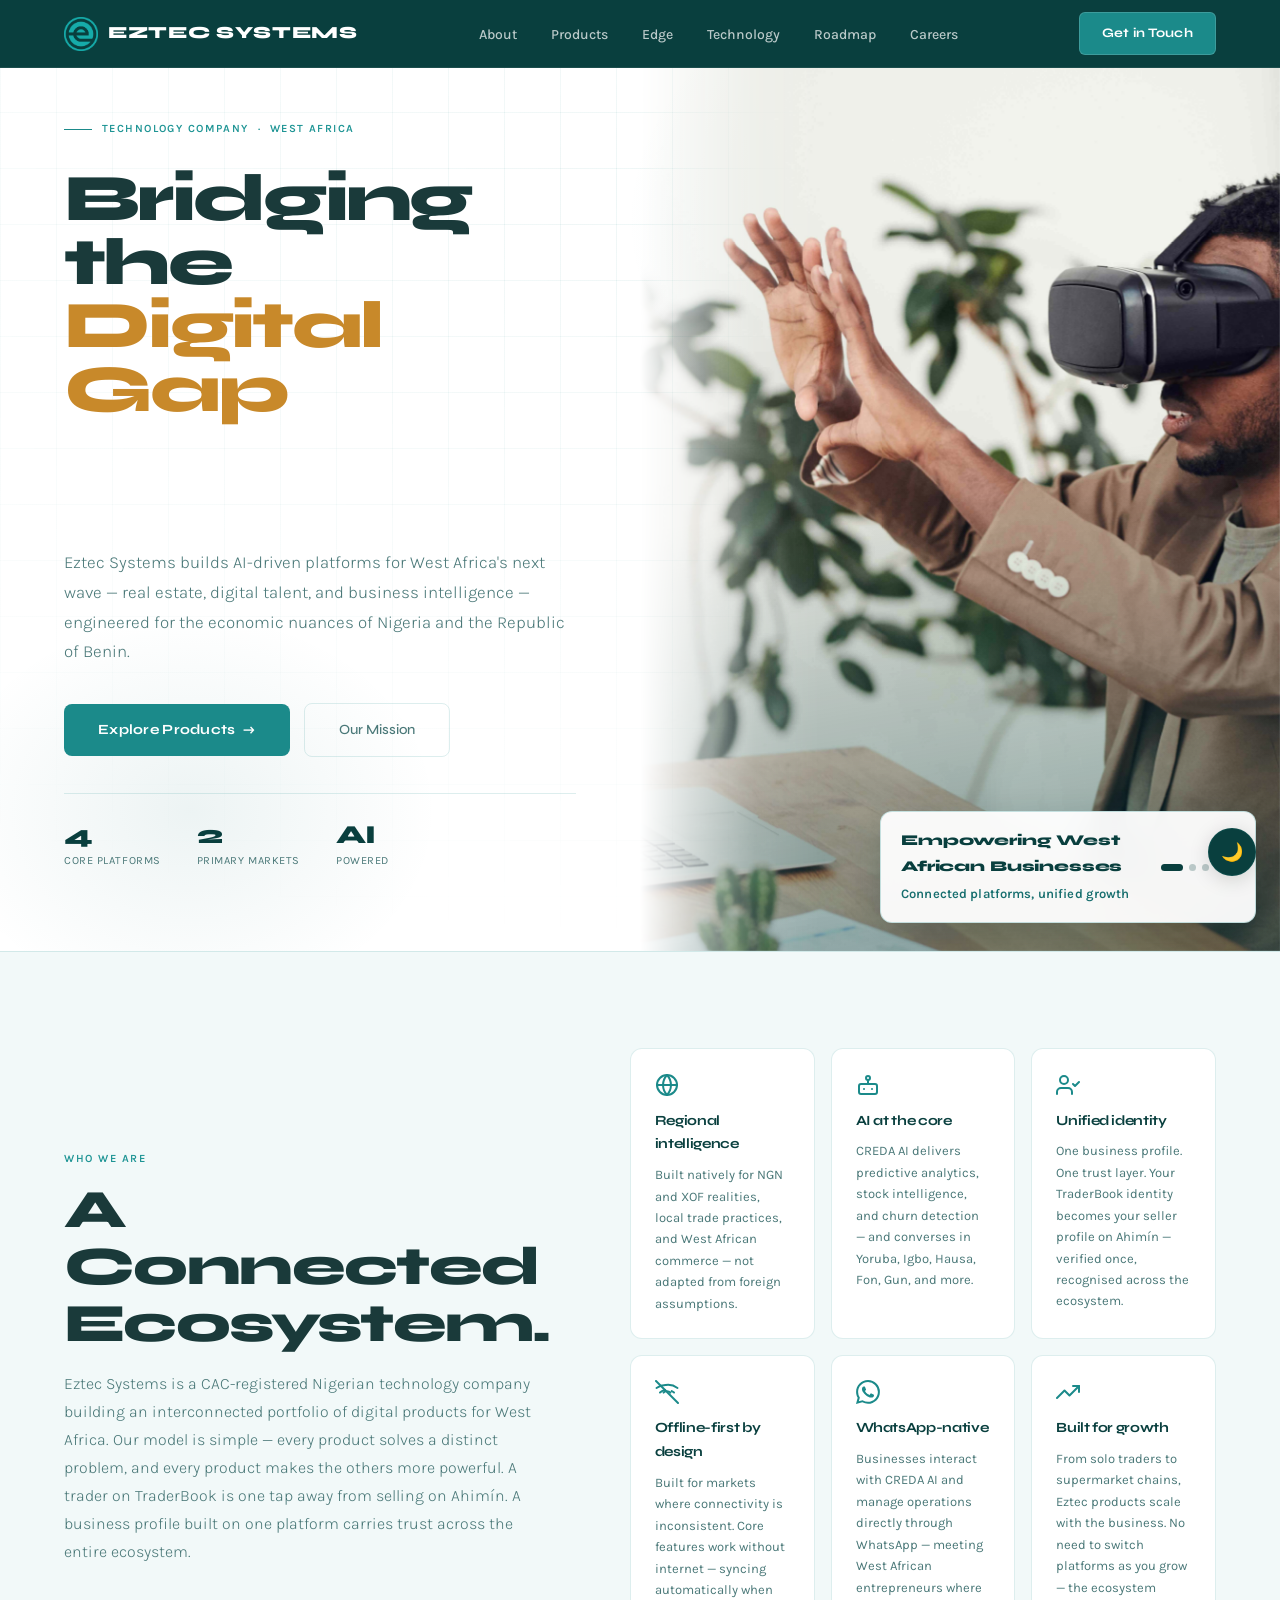
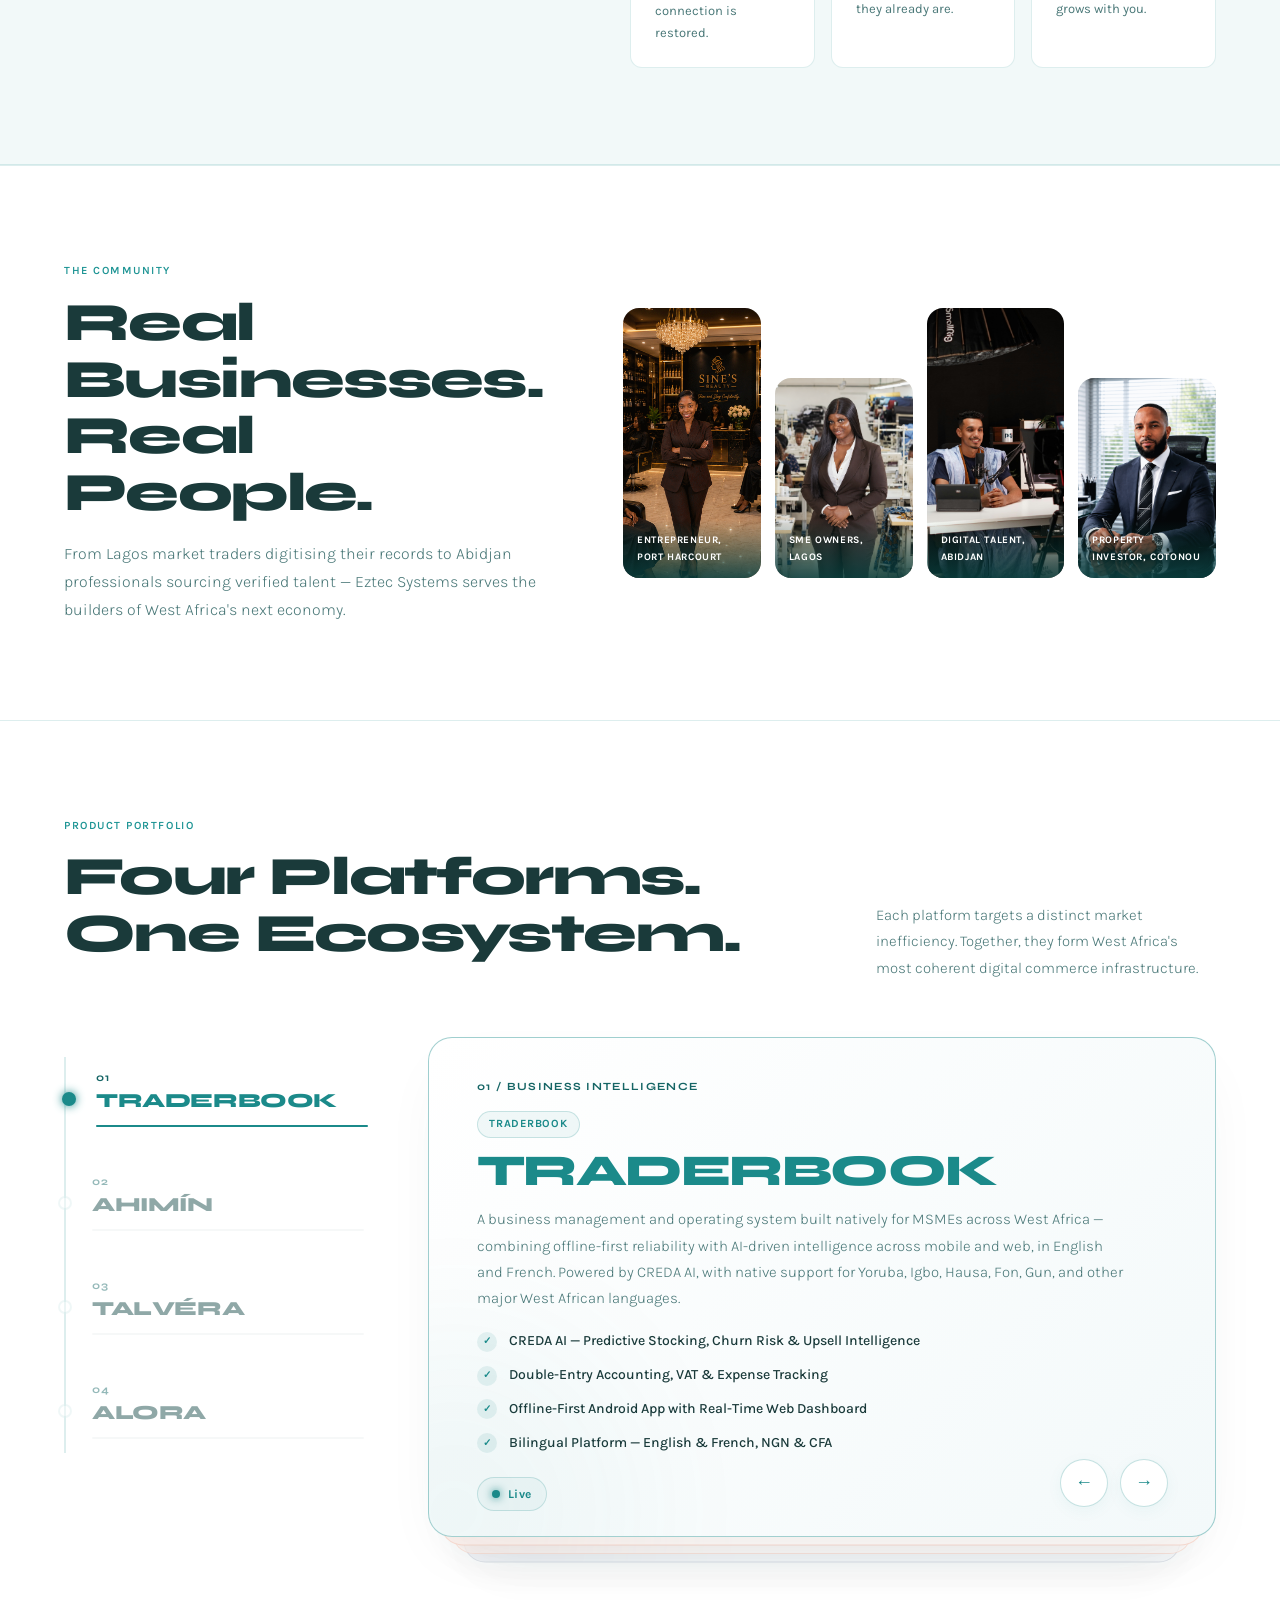
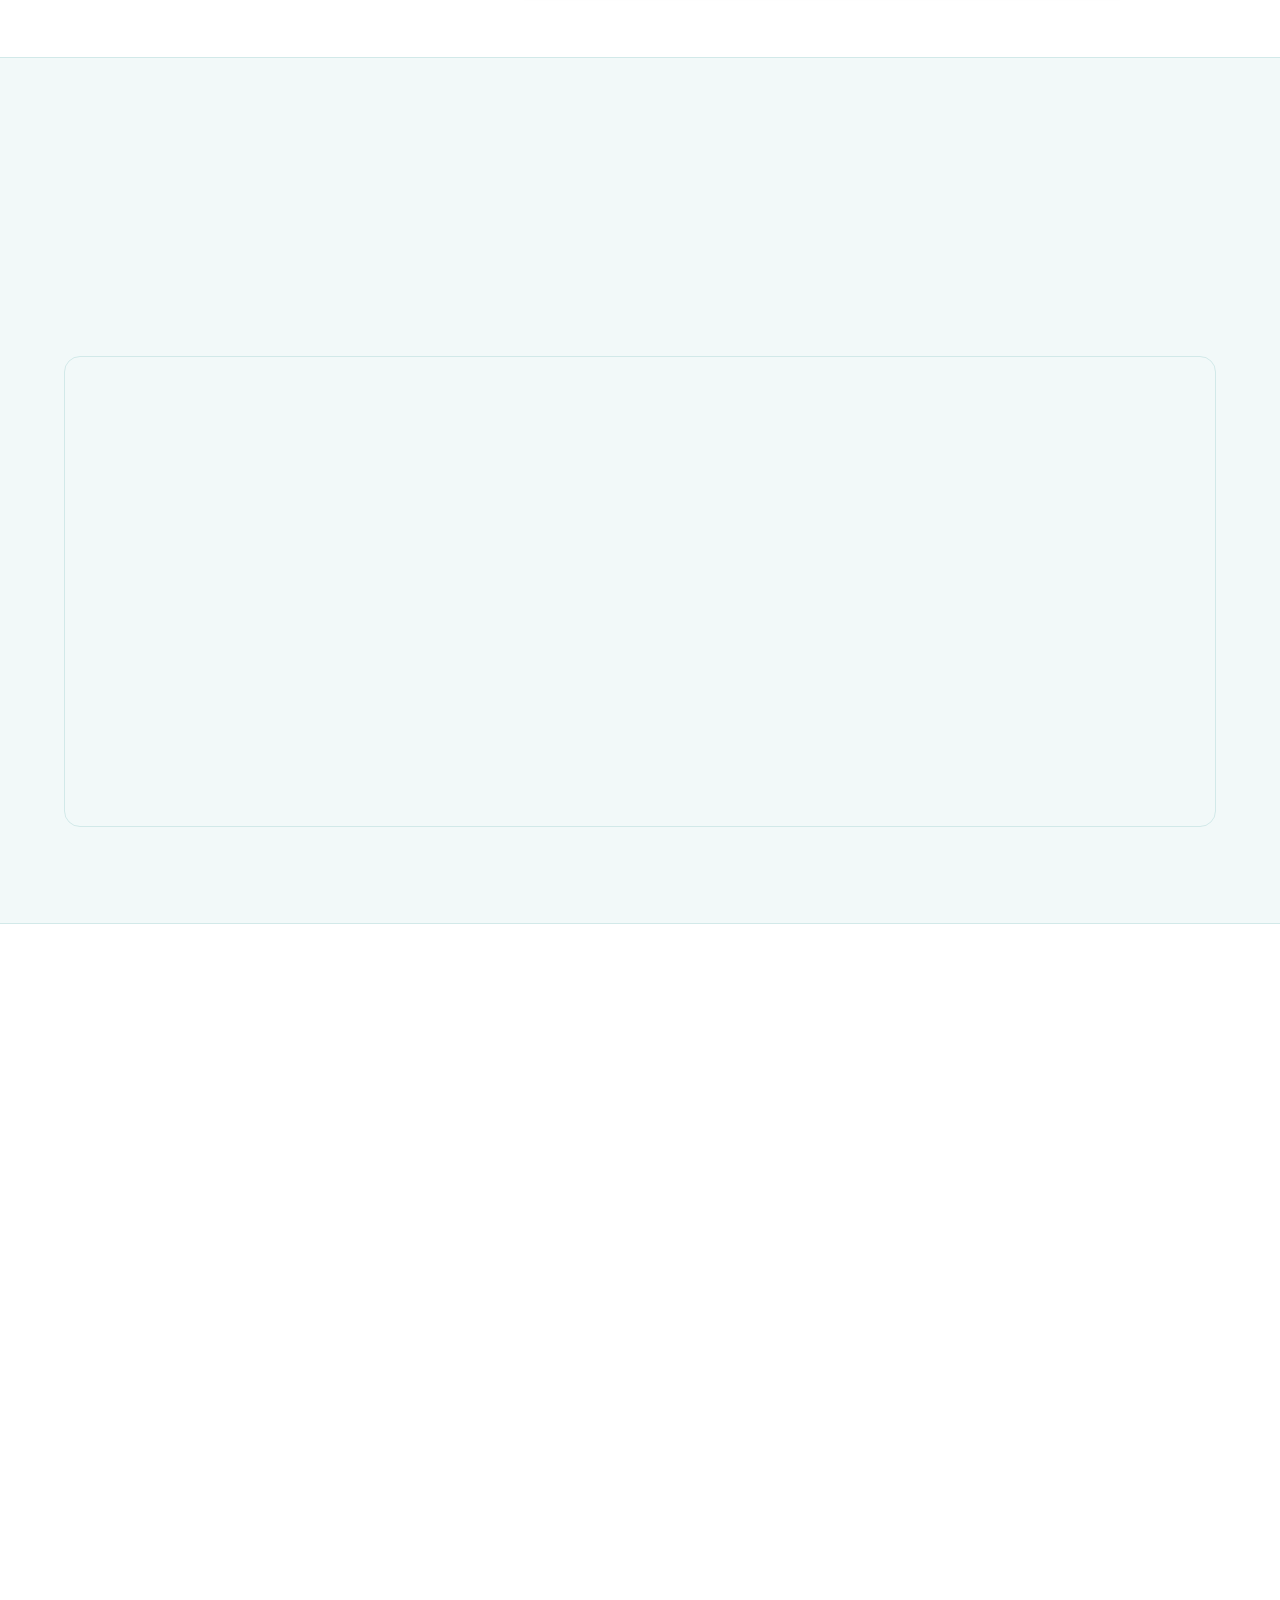
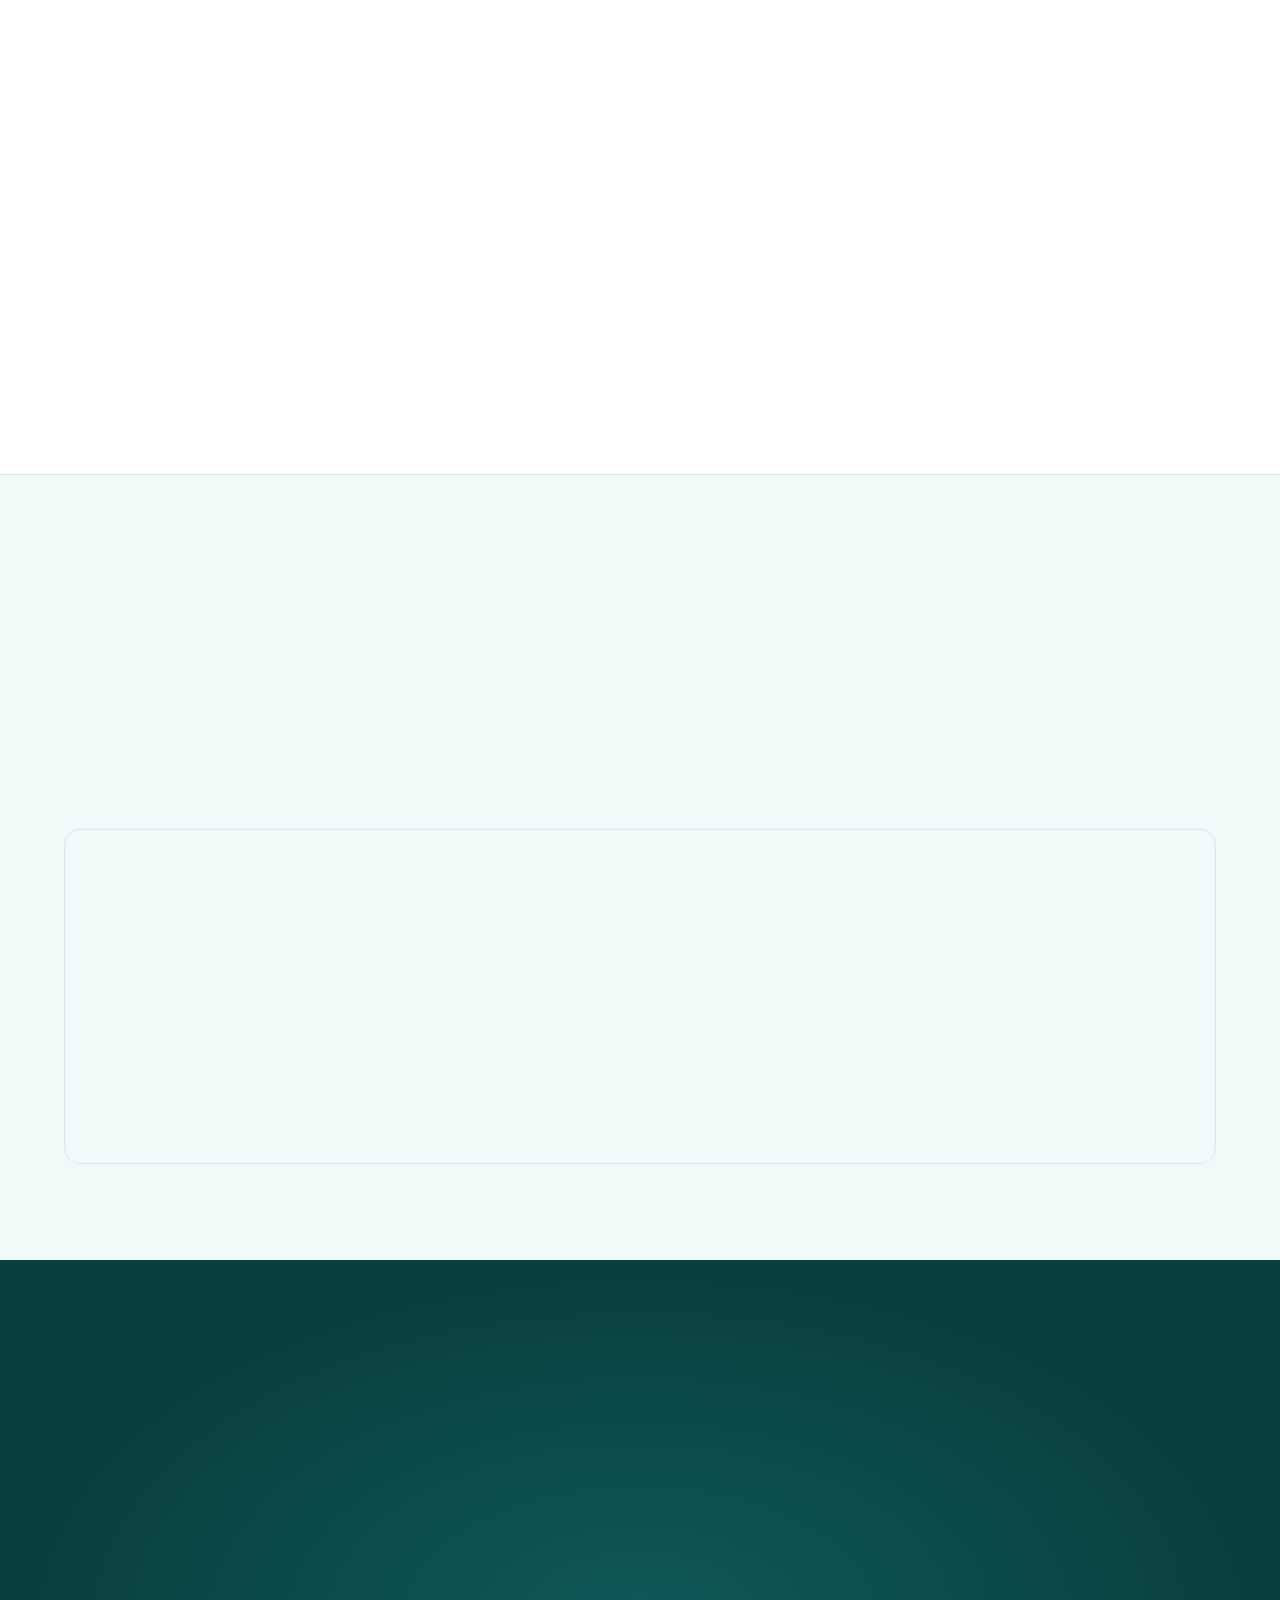
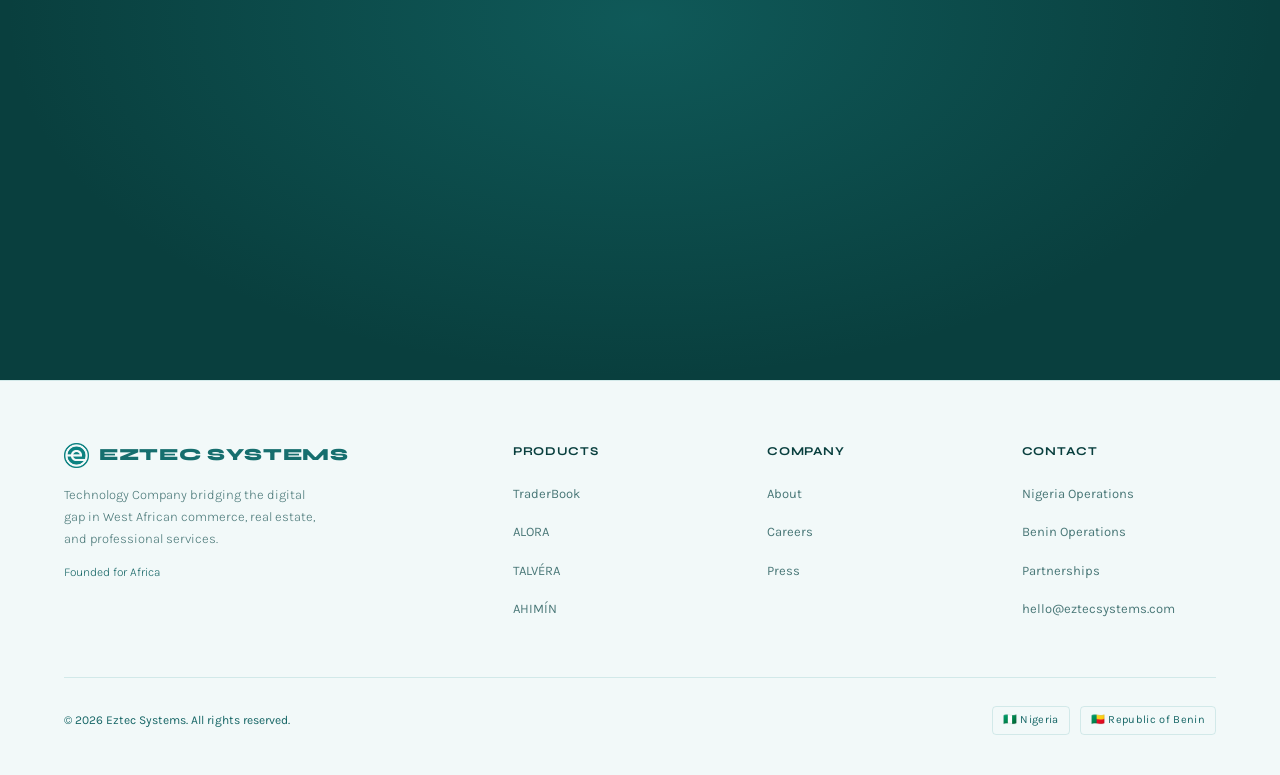
==== commit e17295f0: "Update index.html" ====
--- a/index.html
+++ b/index.html
@@ -522,7 +522,7 @@
   <div class="ctabg"></div>
   <div class="ctainner">
     <div class="cta-image reveal reveal-left">
-      <img src="images/image5.PNG" alt="Eztec Systems Community / Partners">
+      <img src="images/image5.png" alt="Eztec Systems Community / Partners">
     </div>
     <div class="ctain reveal">
       <div class="slabel" style="display:block;margin-bottom:14px">Ready to Build Together?</div>
--- a/css/styles.css
+++ b/css/styles.css
@@ -297,16 +297,107 @@
 .tactivebadge{display:inline-block;background:rgba(29,148,148,0.13);color:var(--teal-l);border:1px solid rgba(29,148,148,0.35);font-size:10px;font-weight:700;letter-spacing:0.08em;text-transform:uppercase;padding:3px 8px;border-radius:4px;margin-top:14px;font-family:'Syne',sans-serif}
 
 /* ─── CTA ─── */
-.cta{padding:120px clamp(20px,5vw,80px);text-align:center;position:relative;overflow:hidden;background:#093F3E}
-.ctabg{position:absolute;inset:0;background:radial-gradient(ellipse at 50% 50%,rgba(27,138,138,0.35) 0%,transparent 70%)}
-.ctain{position:relative;z-index:1}
-.ctatitle{font-size:clamp(40px,6vw,72px);font-weight:800;letter-spacing:-0.04em;line-height:1;margin-bottom:22px;color:#fff}
-.ctadesc{font-size:17px;color:rgba(255,255,255,0.70);max-width:440px;margin:0 auto 44px;font-weight:300;line-height:1.75}
-.ctabtns{display:flex;justify-content:center;gap:14px;flex-wrap:wrap}
-.cta .btnp{background:#fff;color:#093F3E}
-.cta .btnp:hover{background:#e8f4f4;color:#093F3E;box-shadow:0 16px 40px rgba(0,0,0,0.20)}
-.cta .btns{color:rgba(255,255,255,0.75);border-color:rgba(255,255,255,0.25)}
-.cta .btns:hover{border-color:#fff;color:#fff}
+.cta {
+  min-height: 80vh;
+  display: flex;
+  align-items: stretch;
+  position: relative;
+  overflow: hidden;
+  background: #093F3E;
+  padding: 0;
+}
+.ctabg {
+  position: absolute;
+  inset: 0;
+  background: radial-gradient(ellipse at 50% 50%, rgba(27,138,138,0.35) 0%, transparent 70%);
+  pointer-events: none;
+}
+.ctainner {
+  display: grid;
+  grid-template-columns: 1.1fr 1fr;
+  gap: 0;
+  align-items: stretch;
+  width: 100%;
+  position: relative;
+  z-index: 1;
+  min-height: 80vh;
+}
+.cta-image {
+  position: relative;
+  overflow: hidden;
+  min-height: 100%;
+  grid-column: 1;
+  grid-row: 1;
+  -webkit-mask-image: linear-gradient(to left, transparent 0%, rgba(0,0,0,0.4) 8%, rgba(0,0,0,0.85) 18%, black 28%);
+  mask-image: linear-gradient(to left, transparent 0%, rgba(0,0,0,0.4) 8%, rgba(0,0,0,0.85) 18%, black 28%);
+}
+.cta-image::after {
+  content: '';
+  position: absolute;
+  inset: 0;
+  background: linear-gradient(to right, transparent 50%, rgba(9,63,62,0.30) 100%);
+  z-index: 2;
+  pointer-events: none;
+}
+.cta-image img {
+  width: 100%;
+  height: 100%;
+  object-fit: cover;
+  object-position: center;
+  display: block;
+}
+.ctain {
+  grid-column: 2;
+  grid-row: 1;
+  padding: 80px clamp(20px, 5vw, 80px);
+  display: flex;
+  flex-direction: column;
+  justify-content: center;
+  align-items: flex-start;
+  text-align: left;
+  position: relative;
+  z-index: 3;
+}
+.ctatitle {
+  font-size: clamp(40px, 6vw, 72px);
+  font-weight: 800;
+  letter-spacing: -0.04em;
+  line-height: 1;
+  margin-bottom: 22px;
+  color: #fff;
+}
+.ctadesc {
+  font-size: 17px;
+  color: rgba(255,255,255,0.70);
+  max-width: 440px;
+  margin: 0 0 44px 0;
+  font-weight: 300;
+  line-height: 1.75;
+}
+.ctabtns {
+  display: flex;
+  justify-content: flex-start;
+  gap: 14px;
+  flex-wrap: wrap;
+  width: 100%;
+}
+.cta .btnp {
+  background: #fff;
+  color: #093F3E;
+}
+.cta .btnp:hover {
+  background: #e8f4f4;
+  color: #093F3E;
+  box-shadow: 0 16px 40px rgba(0,0,0,0.20);
+}
+.cta .btns {
+  color: rgba(255,255,255,0.75);
+  border: 1px solid rgba(255,255,255,0.25);
+}
+.cta .btns:hover {
+  border-color: #fff;
+  color: #fff;
+}
 
 /* ─── PEOPLE STRIP ─── */
 .people{background:var(--bg);border-top:1px solid var(--bdr);border-bottom:1px solid var(--bdr);overflow:hidden}
@@ -423,6 +514,33 @@
   /* Footer */
   .ftop{grid-template-columns:1fr 1fr;gap:32px}
   .ftop .fbrand{grid-column:1/-1}
+
+  /* CTA */
+  .ctainner {
+    grid-template-columns: 1fr;
+    min-height: auto;
+  }
+  .ctain {
+    grid-column: 1;
+    grid-row: 1;
+    padding: 72px 24px 56px;
+    align-items: center;
+    text-align: center;
+  }
+  .cta .ctadesc {
+    margin: 0 auto 36px;
+  }
+  .cta .ctabtns {
+    justify-content: center;
+  }
+  .cta-image {
+    grid-column: 1;
+    grid-row: 2;
+    min-height: 360px;
+    height: 360px;
+    -webkit-mask-image: linear-gradient(to bottom, transparent 0%, rgba(0,0,0,0.4) 8%, rgba(0,0,0,0.85) 18%, black 28%);
+    mask-image: linear-gradient(to bottom, transparent 0%, rgba(0,0,0,0.4) 8%, rgba(0,0,0,0.85) 18%, black 28%);
+  }
 }
 
 /* ── Mobile: ≤640px ── */
@@ -505,9 +623,23 @@
   }
 
   /* CTA */
-  .cta{padding:80px 20px}
-  .ctabtns{flex-direction:column;align-items:center}
-  .cta .btnp,.cta .btns{width:100%;max-width:340px;text-align:center;justify-content:center}
+  .ctain {
+    padding: 56px 20px 36px;
+  }
+  .ctabtns {
+    flex-direction: column;
+    align-items: center;
+  }
+  .cta .btnp, .cta .btns {
+    width: 100%;
+    max-width: 340px;
+    text-align: center;
+    justify-content: center;
+  }
+  .cta-image {
+    min-height: 280px;
+    height: 280px;
+  }
 
   /* Footer */
   .ftop{grid-template-columns:1fr;gap:28px}
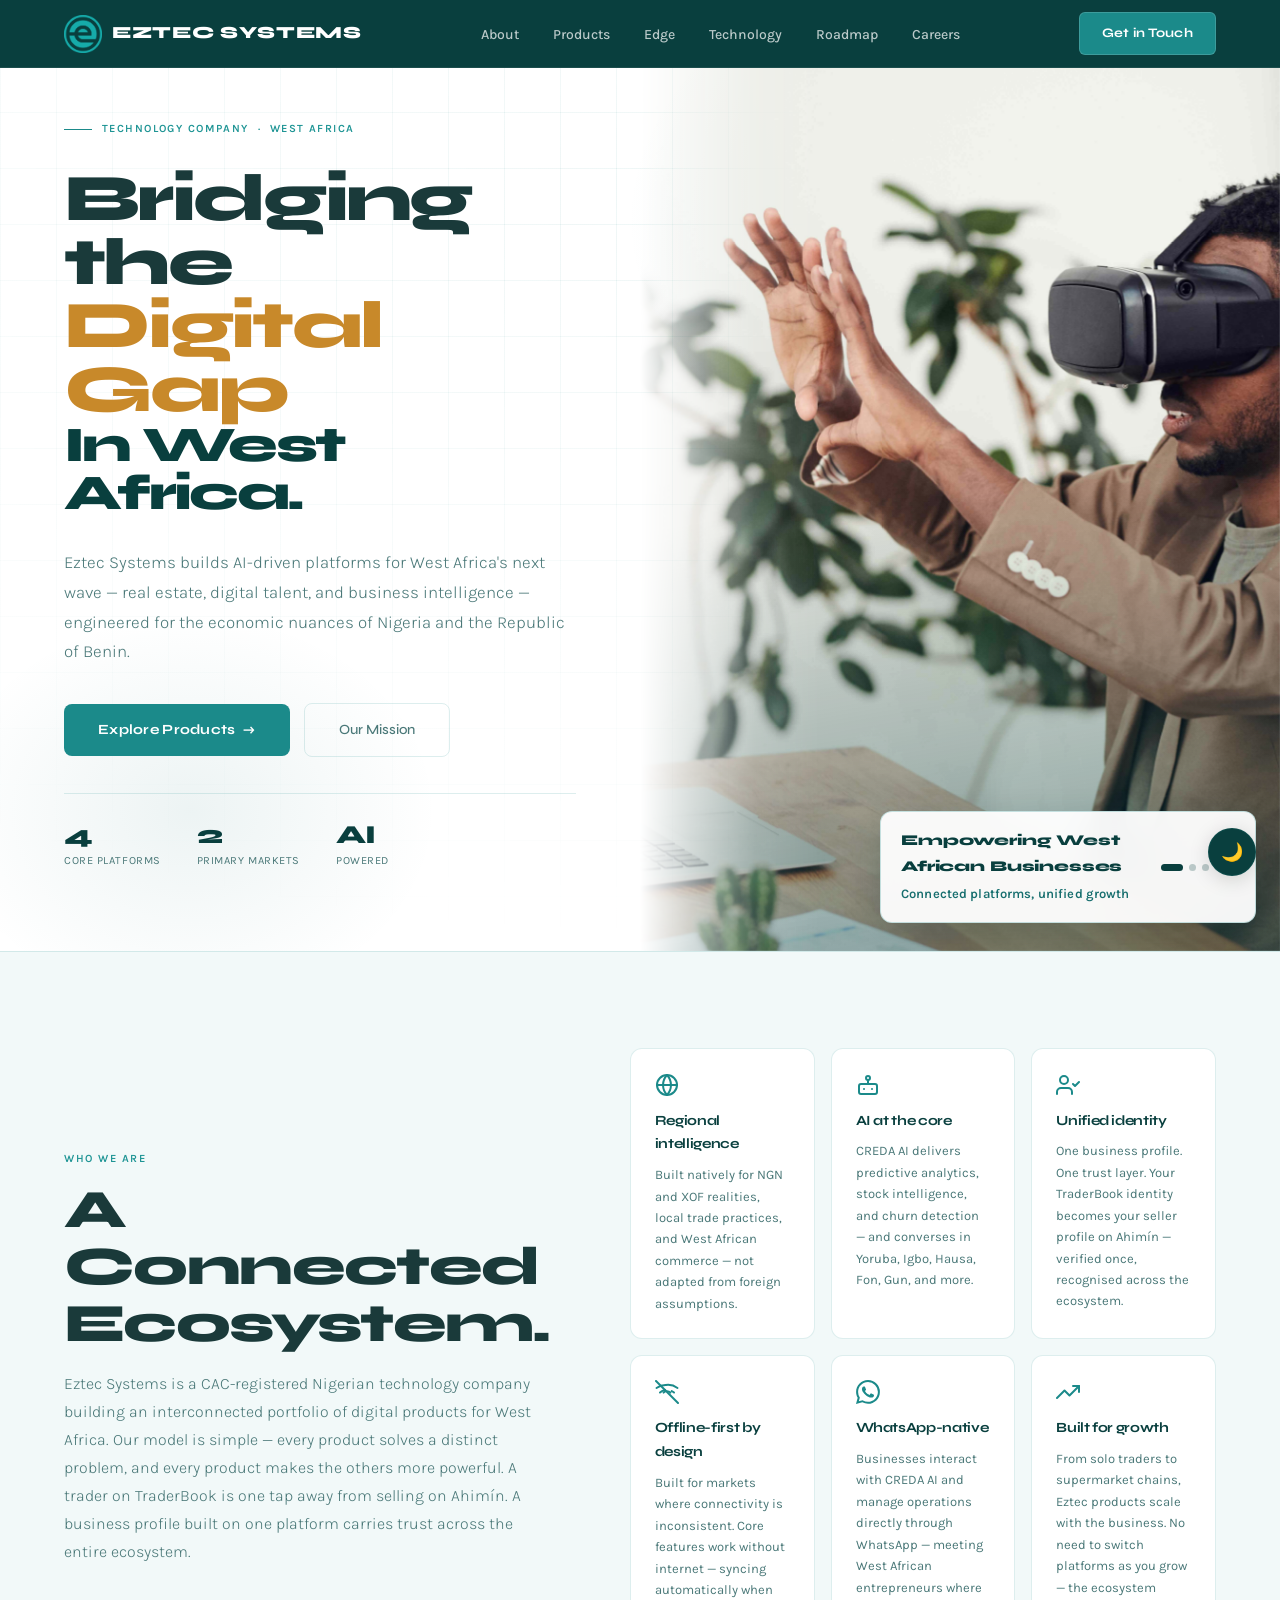
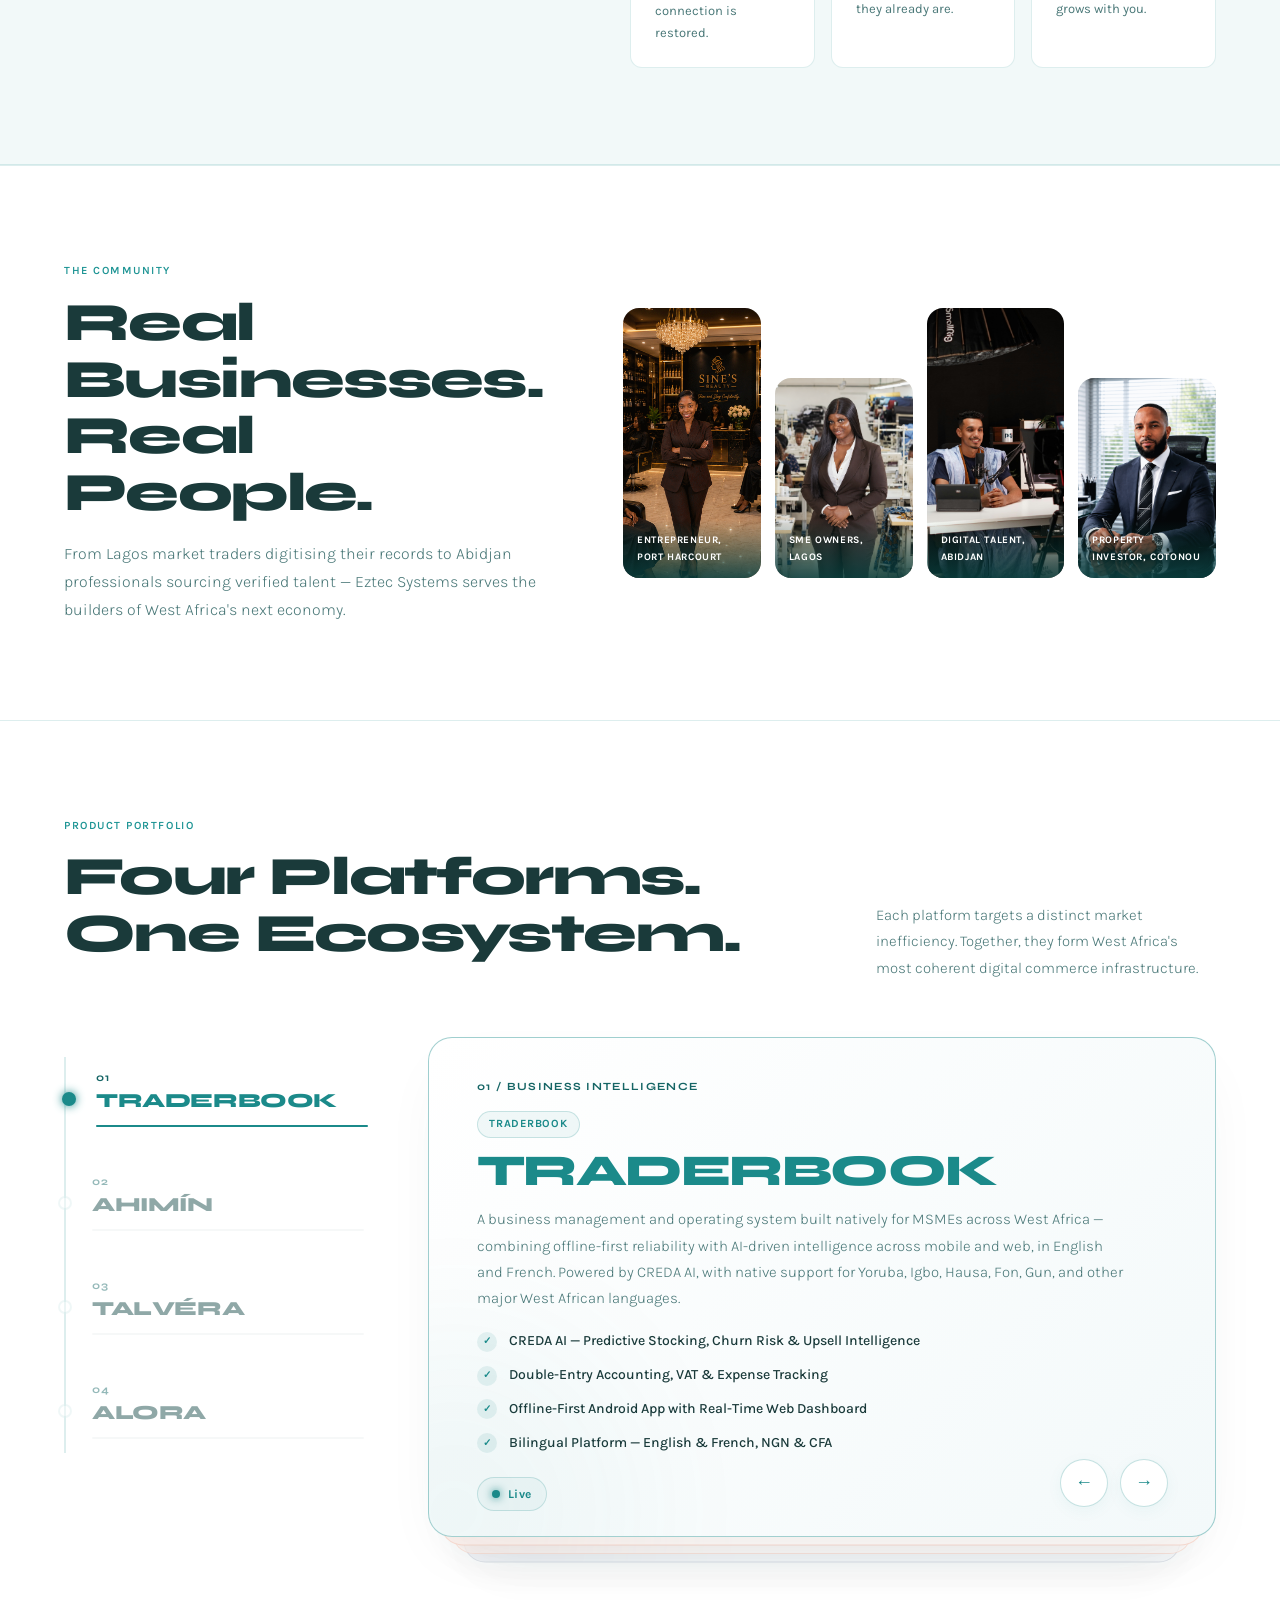
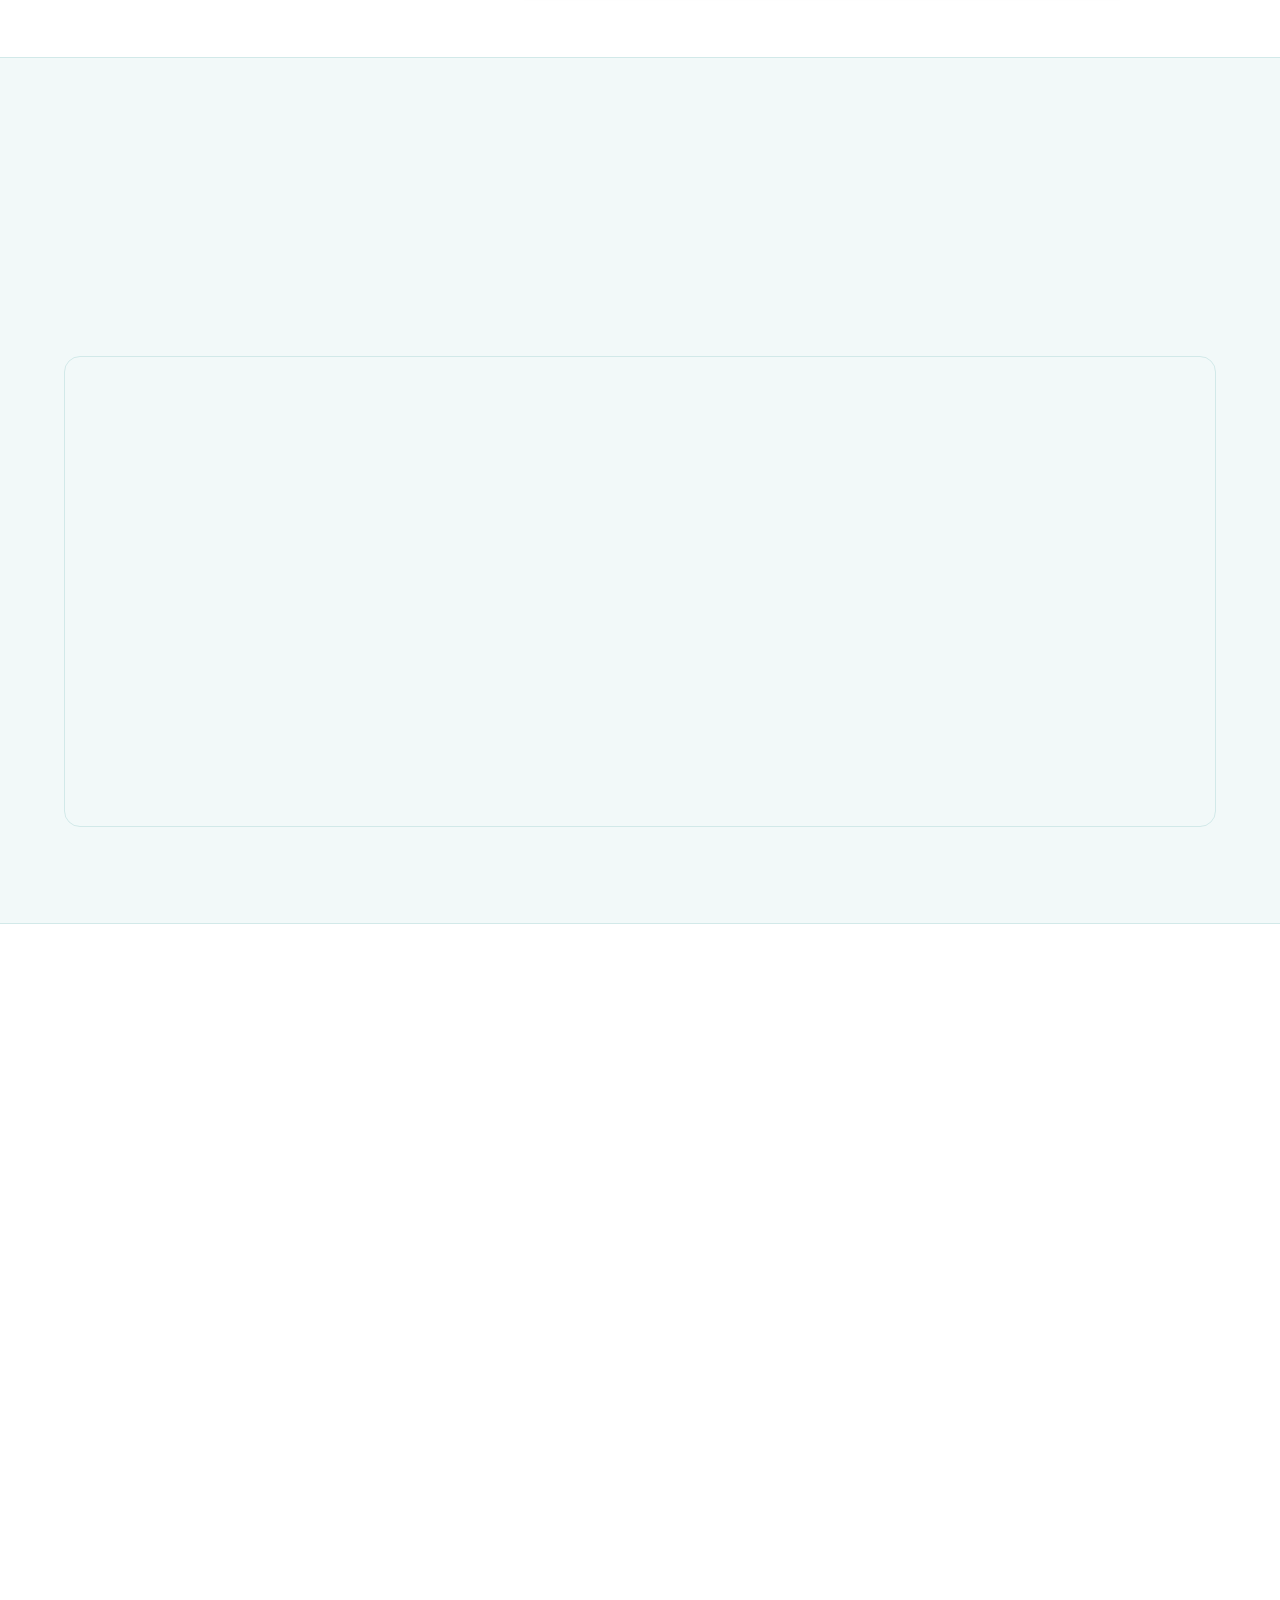
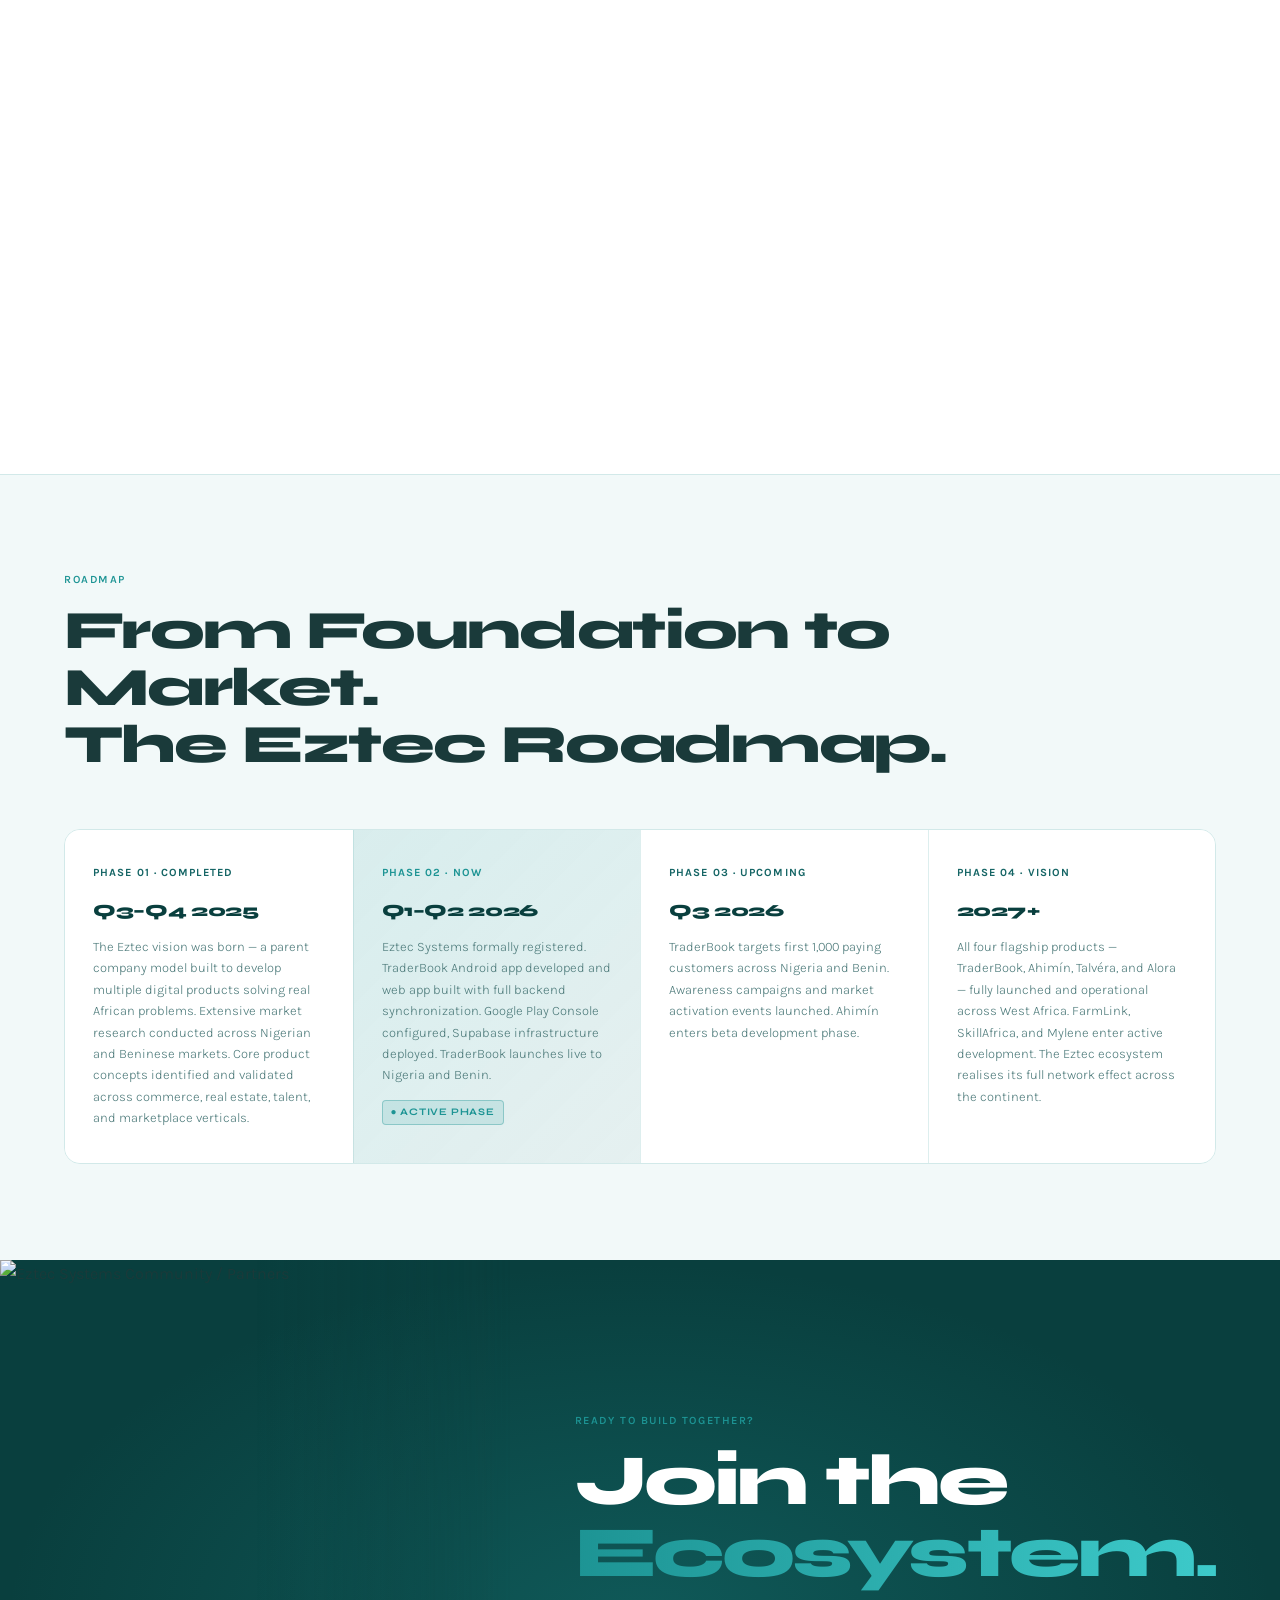
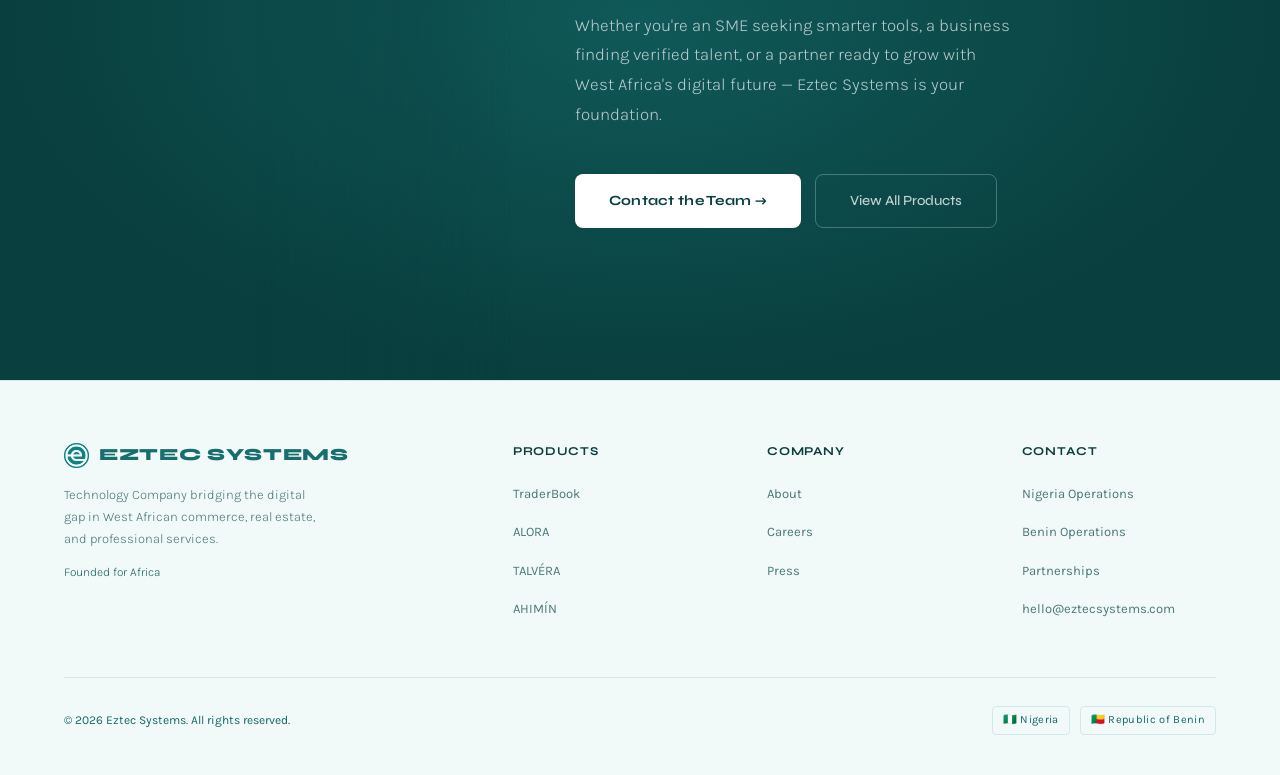
==== commit af6af51f: "Update fmt.Println message from 'Hello' to 'Goodbye'" ====
--- a/index.html
+++ b/index.html
@@ -24,9 +24,16 @@
 <!-- NAV -->
 <nav id="navbar">
   <a href="#" class="logo">
-    <img src="images/logo.png" alt="Eztec Systems logo" style="width:34px;height:34px;mix-blend-mode:screen;filter:brightness(1.1);">
-    EZTEC SYSTEMS
+    <img src="images/logo.png" alt="Eztec Systems logo" class="logo-icon" style="width:38px;height:38px;mix-blend-mode:screen;filter:brightness(1.1);">
+
+    <div class="logo-text">
+        <span class="logo-name">EZTEC</span>
+        <span class="logo-subtitle">SYSTEMS</span>
+    </div>
   </a>
+
+
+  
   <ul class="navlinks">
     <li><a href="#about">About</a></li>
     <li><a href="#products">Products</a></li>
@@ -522,7 +529,7 @@
   <div class="ctabg"></div>
   <div class="ctainner">
     <div class="cta-image reveal reveal-left">
-      <img src="images/image5.png" alt="Eztec Systems Community / Partners">
+      <img src="images/image5.PNG" alt="Eztec Systems Community / Partners">
     </div>
     <div class="ctain reveal">
       <div class="slabel" style="display:block;margin-bottom:14px">Ready to Build Together?</div>
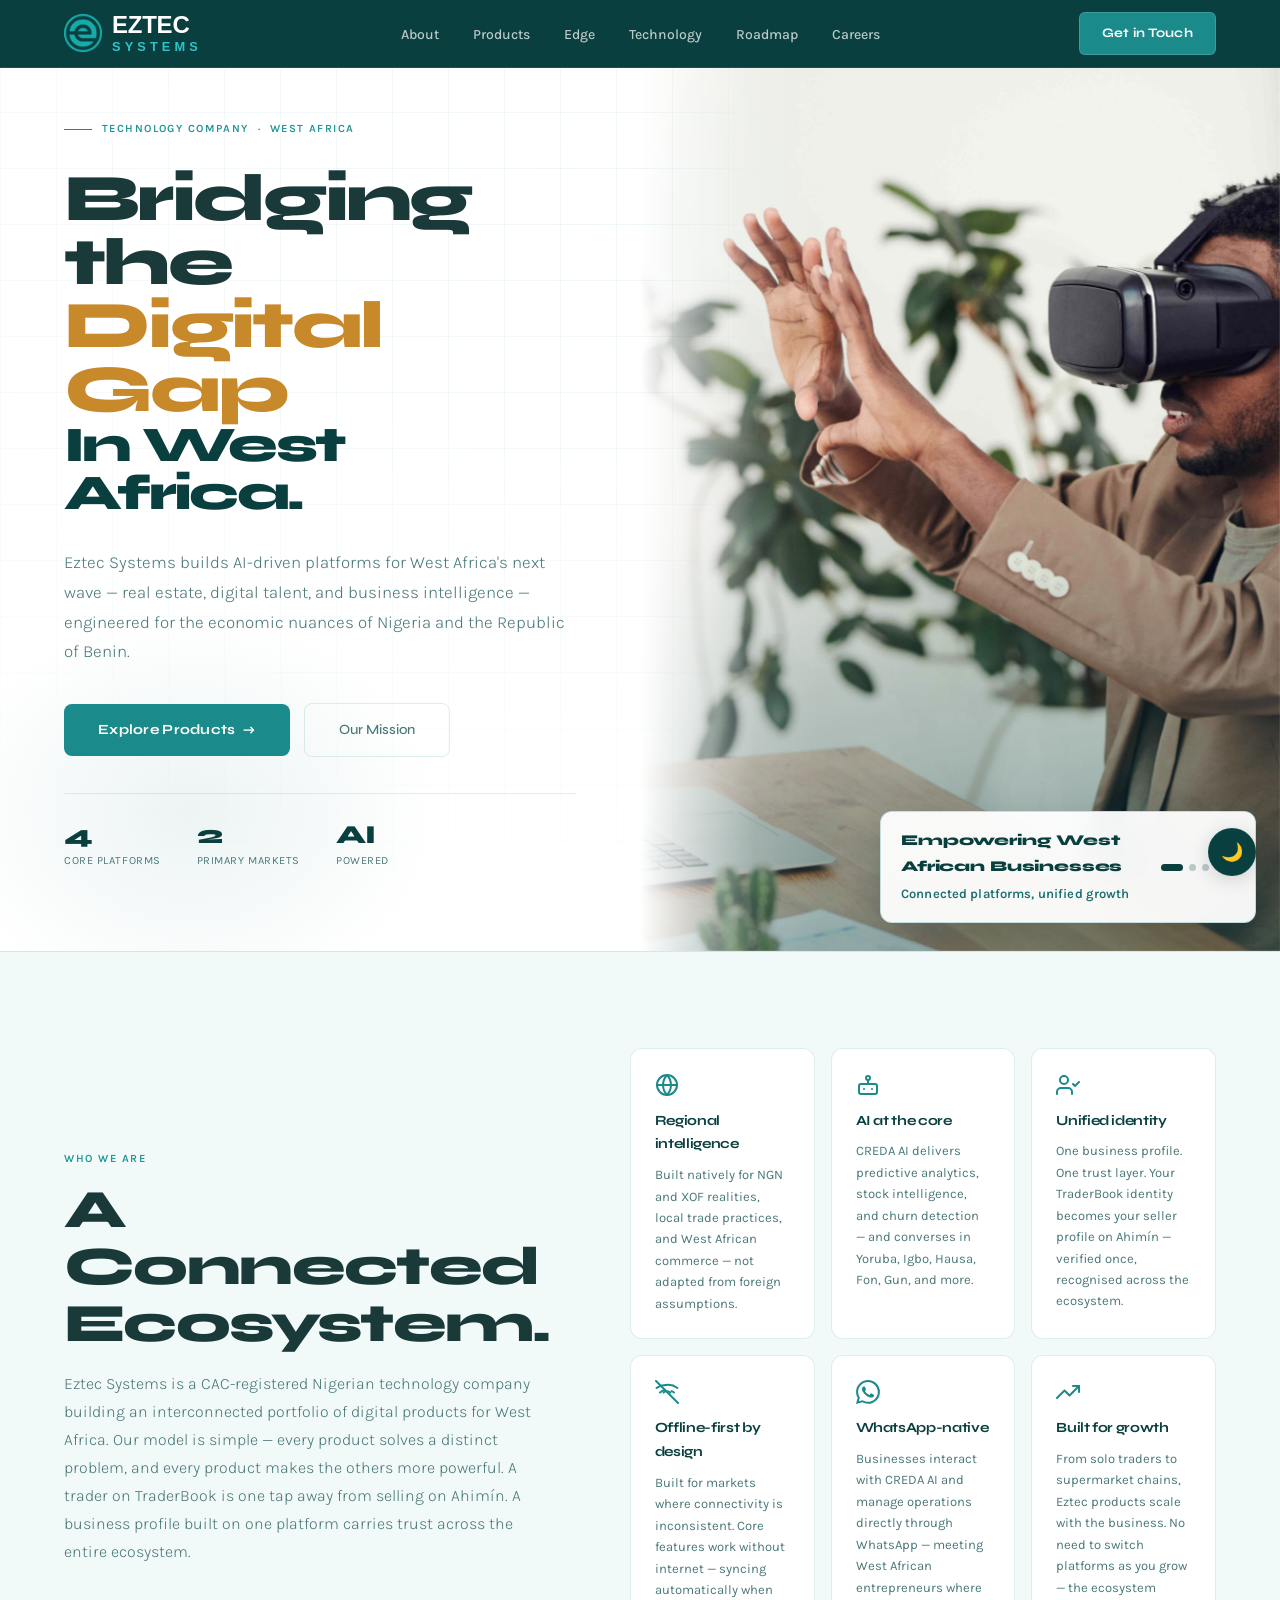
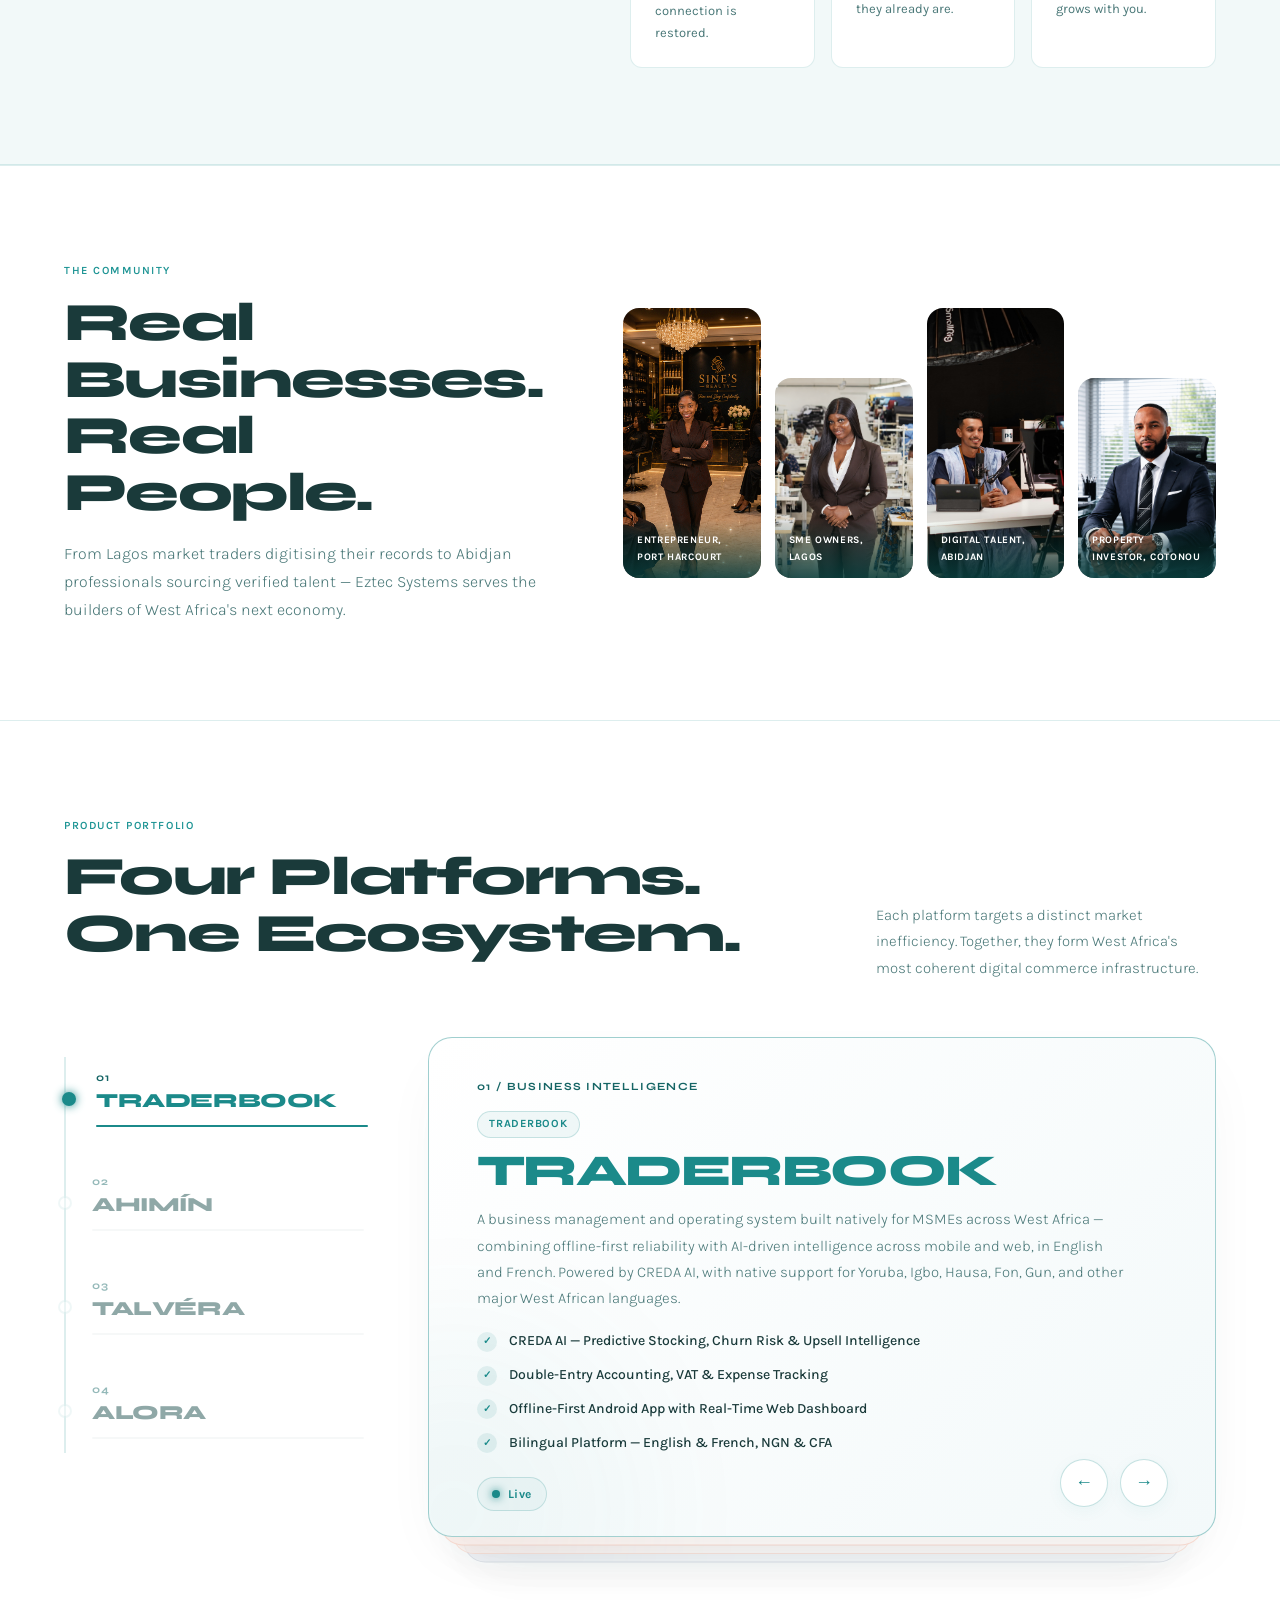
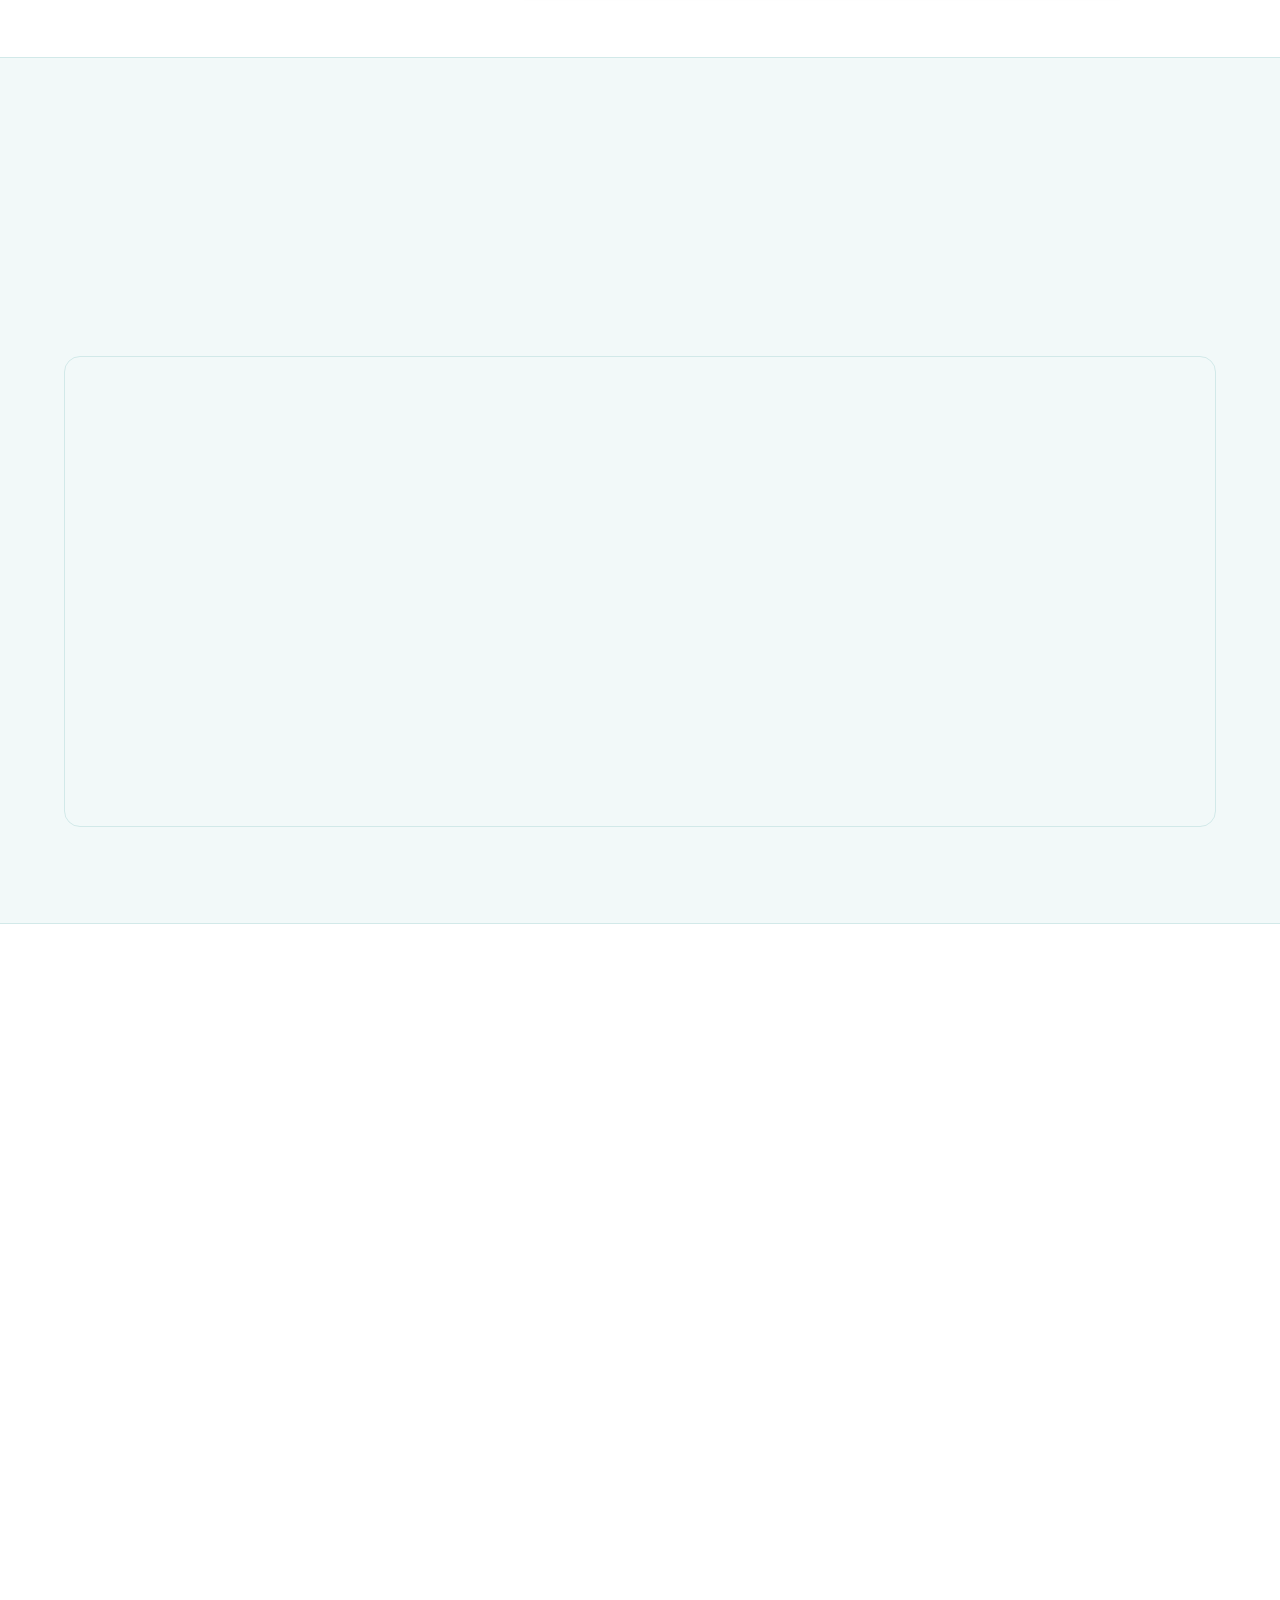
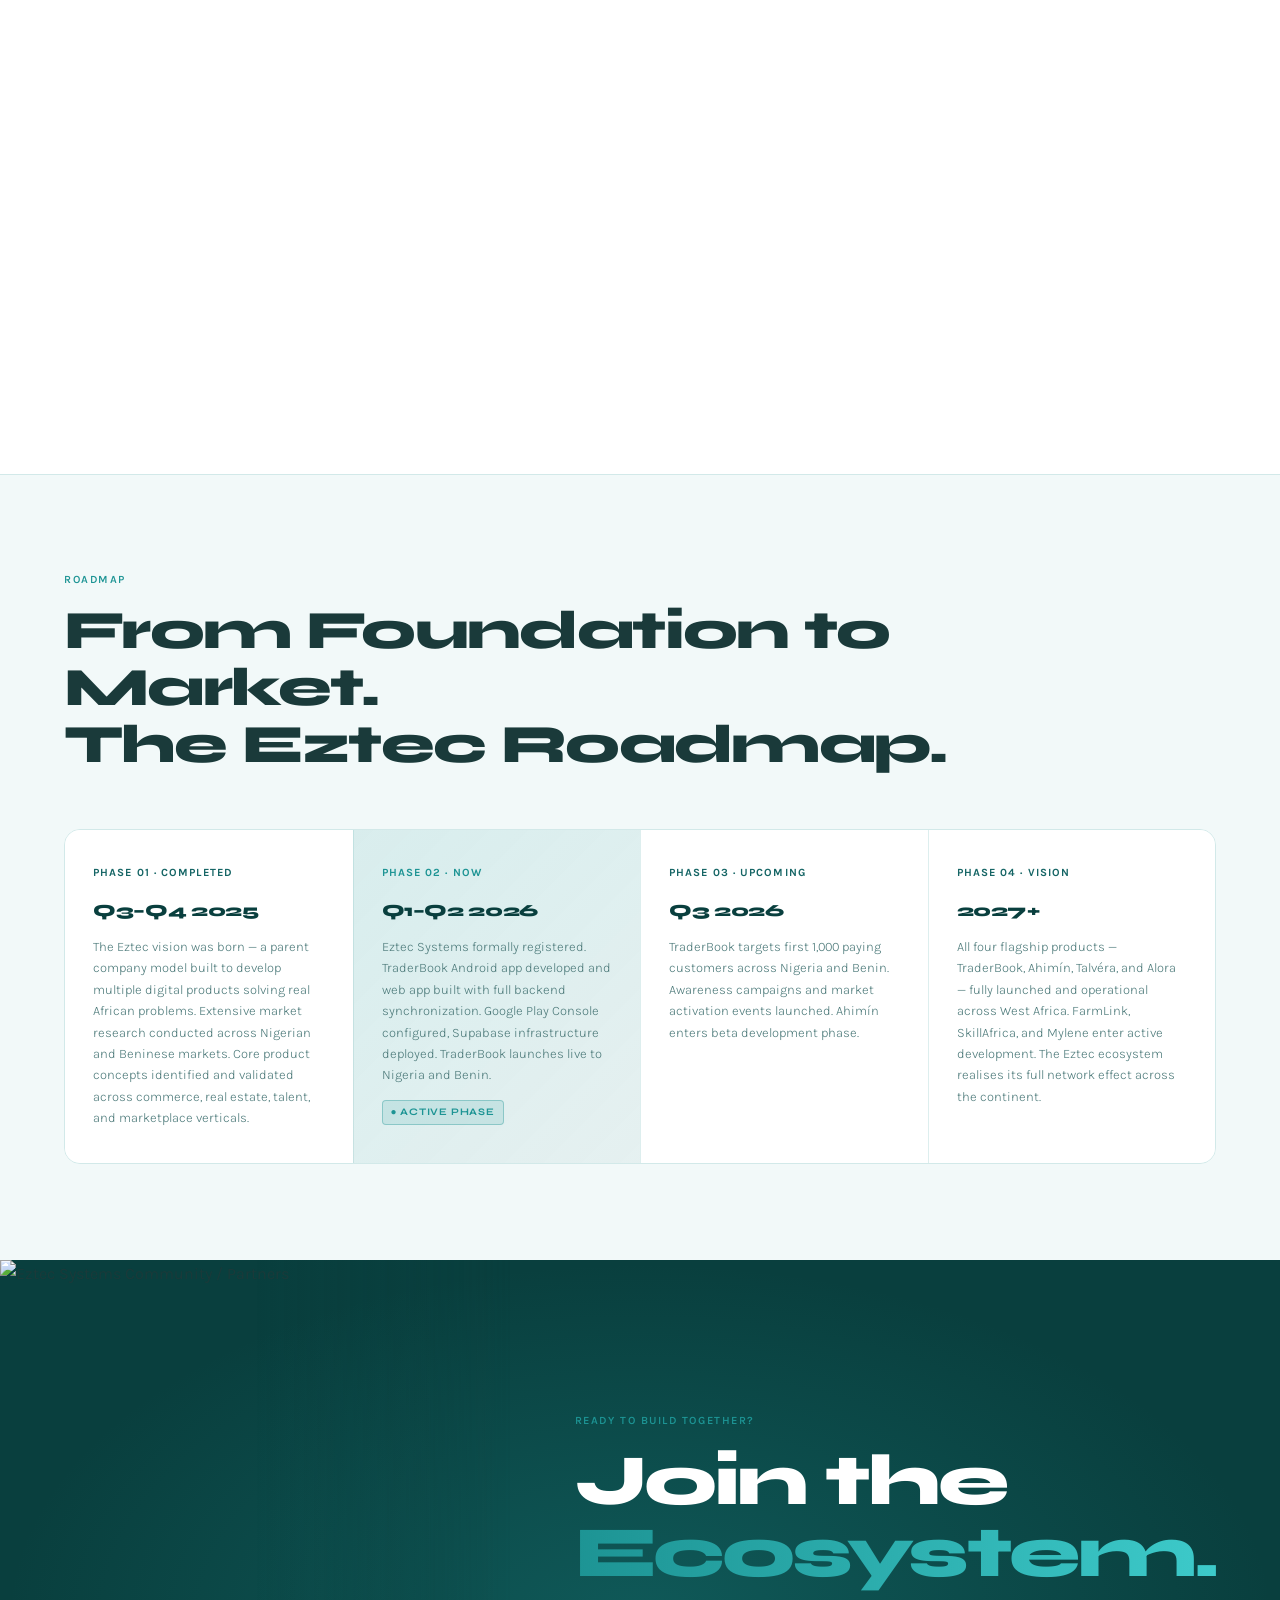
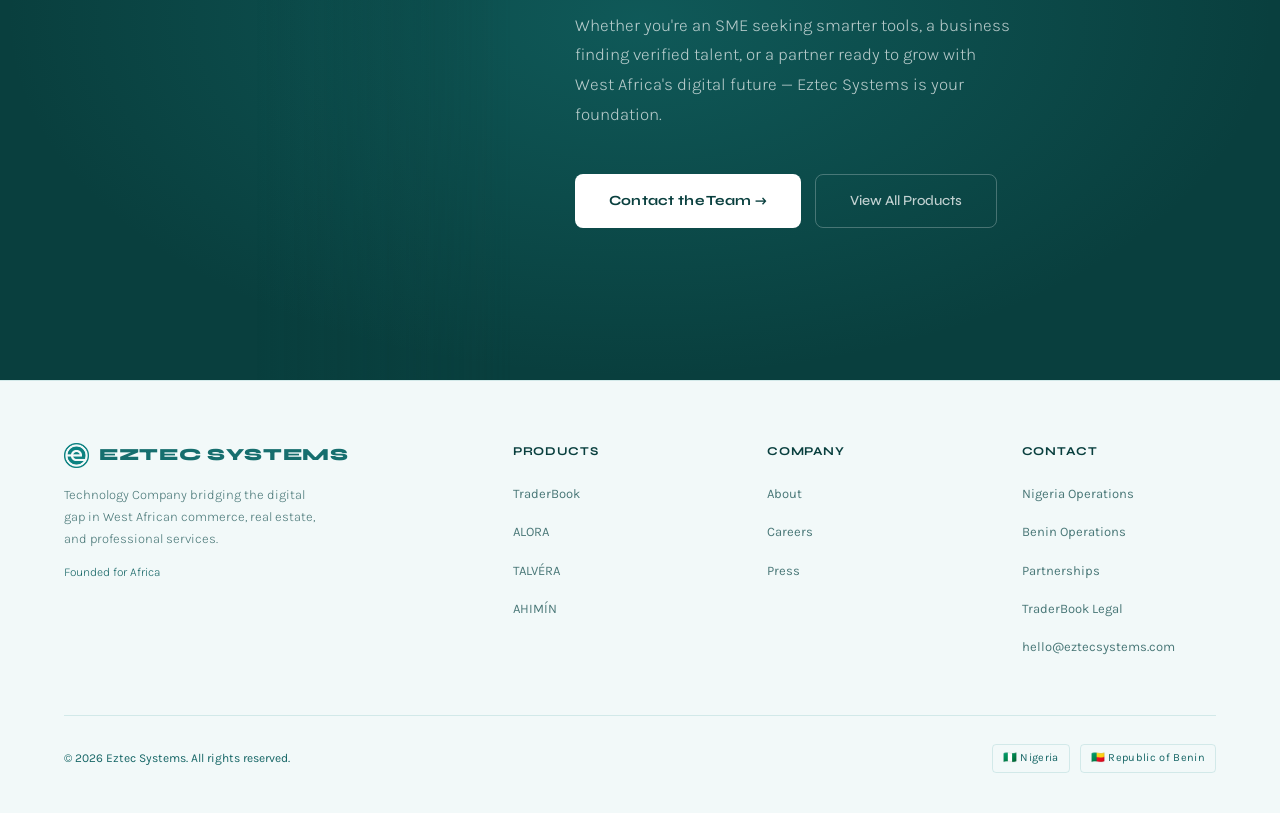
==== commit 814f8a94: "Update index.html" ====
--- a/index.html
+++ b/index.html
@@ -577,8 +577,8 @@
         <li><a href="mailto:hello@eztecsystems.com?subject=Nigeria%20Operations">Nigeria Operations</a></li>
         <li><a href="mailto:hello@eztecsystems.com?subject=Benin%20Operations">Benin Operations</a></li>
         <li><a href="mailto:hello@eztecsystems.com?subject=Partnership%20Inquiry">Partnerships</a></li>
-        <li><a href="mailto:hello@eztecsystems.com">hello@eztecsystems.com</a></li>
-      </ul>
+        <li><a href="traderbook/privacy-policy/index.html">TraderBook Legal</a></li>
+        <li><a href="mailto:hello@eztecsystems.com">hello@eztecsystems.com</a></li>      </ul>
     </div>
   </div>
   <div class="fbot">
--- a/css/styles.css
+++ b/css/styles.css
@@ -86,6 +86,37 @@
   object-fit:contain;
 }
 
+.logo-icon{
+    width:38px;
+    height:38px;
+    object-fit:contain;
+    mix-blend-mode:screen;
+    filter:brightness(1.15);
+}
+
+.logo-text{
+    display:flex;
+    flex-direction:column;
+    line-height:1;
+}
+
+.logo-name{
+    font-size:1.5rem;
+    font-weight:800;
+    letter-spacing:-0.01em;
+    color:#ffffff;
+    font-family:'Space Grotesk', sans-serif;
+}
+
+.logo-subtitle{
+    font-size:0.8rem;
+    letter-spacing:0.32em;
+    font-weight:650;
+    color:#2ec4c7;
+    margin-top:4px;
+    font-family:'Inter', sans-serif;
+}
+
 .logo:hover{
   opacity:.85
 }
@@ -132,8 +163,24 @@
 .navlinks a::after{content:'';position:absolute;bottom:2px;left:14px;right:14px;height:2px;background:#1B8A8A;border-radius:2px;transform:scaleX(0);transition:transform .22s ease}
 .navlinks a:hover{color:#fff;background:rgba(255,255,255,0.10)}
 .navlinks a:hover::after{transform:scaleX(1)}
-.navcta{background:#1B8A8A;color:#fff;padding:9px 22px;border-radius:6px;font-size:13px;font-weight:700;font-family:'Syne',sans-serif;transition:all .22s;letter-spacing:0.02em;border:1px solid rgba(255,255,255,0.15)}
-.navcta:hover{background:#22AAAA;transform:translateY(-2px);box-shadow:0 8px 28px rgba(27,138,138,0.45);border-color:rgba(255,255,255,0.30)}
+.navcta{
+  background:#1B8A8A;
+  color:#fff;
+  padding:9px 22px;
+  border-radius:6px;
+  font-size:13px;
+  font-weight:700;
+  font-family:'Syne',sans-serif;
+  transition:all .22s;
+  letter-spacing:0.02em;
+  border:1px solid rgba(255,255,255,0.15)
+}
+.navcta:hover{
+  background:#22AAAA;
+  transform:translateY(-2px);
+  box-shadow:0 8px 28px rgba(27,138,138,0.45);
+  border-color:rgba(255,255,255,0.30)
+}
 .hamburger{display:none;background:none;border:none;cursor:pointer;color:#fff;font-size:20px;padding:4px}
 
 /* ─── HERO ─── */
@@ -676,9 +723,26 @@
   transition: transform 0.4s cubic-bezier(0.16, 1, 0.3, 1), opacity 0.4s ease;
   border-bottom: 1px solid rgba(255,255,255,0.12);
 }
-.mobilenav a{color:rgba(255,255,255,0.80);font-size:15px;font-weight:500;padding:10px 0;border-bottom:1px solid rgba(255,255,255,0.10);transition:color .2s}
-.mobilenav a:hover{color:#fff}
-.mobilenav .navcta{display:inline-block;margin-top:8px;width:fit-content;color:#fff;background:#1B8A8A;border:none}
+.mobilenav a{
+  color:rgba(255,255,255,0.80);
+  font-size:15px;
+  font-weight:500;
+  padding:10px 0;
+  border-bottom:1px solid rgba(255,255,255,0.10);
+  transition:color .2s
+}
+
+.mobilenav a:hover{
+  color:#fff
+}
+
+.mobilenav .navcta{
+  display:inline-block;
+  margin-top:8px;
+  width:fit-content;
+  color:#fff;
+  background:#1B8A8A;border:none
+}
 .mobilenav.open {
   transform: translateY(0);
   opacity: 1;
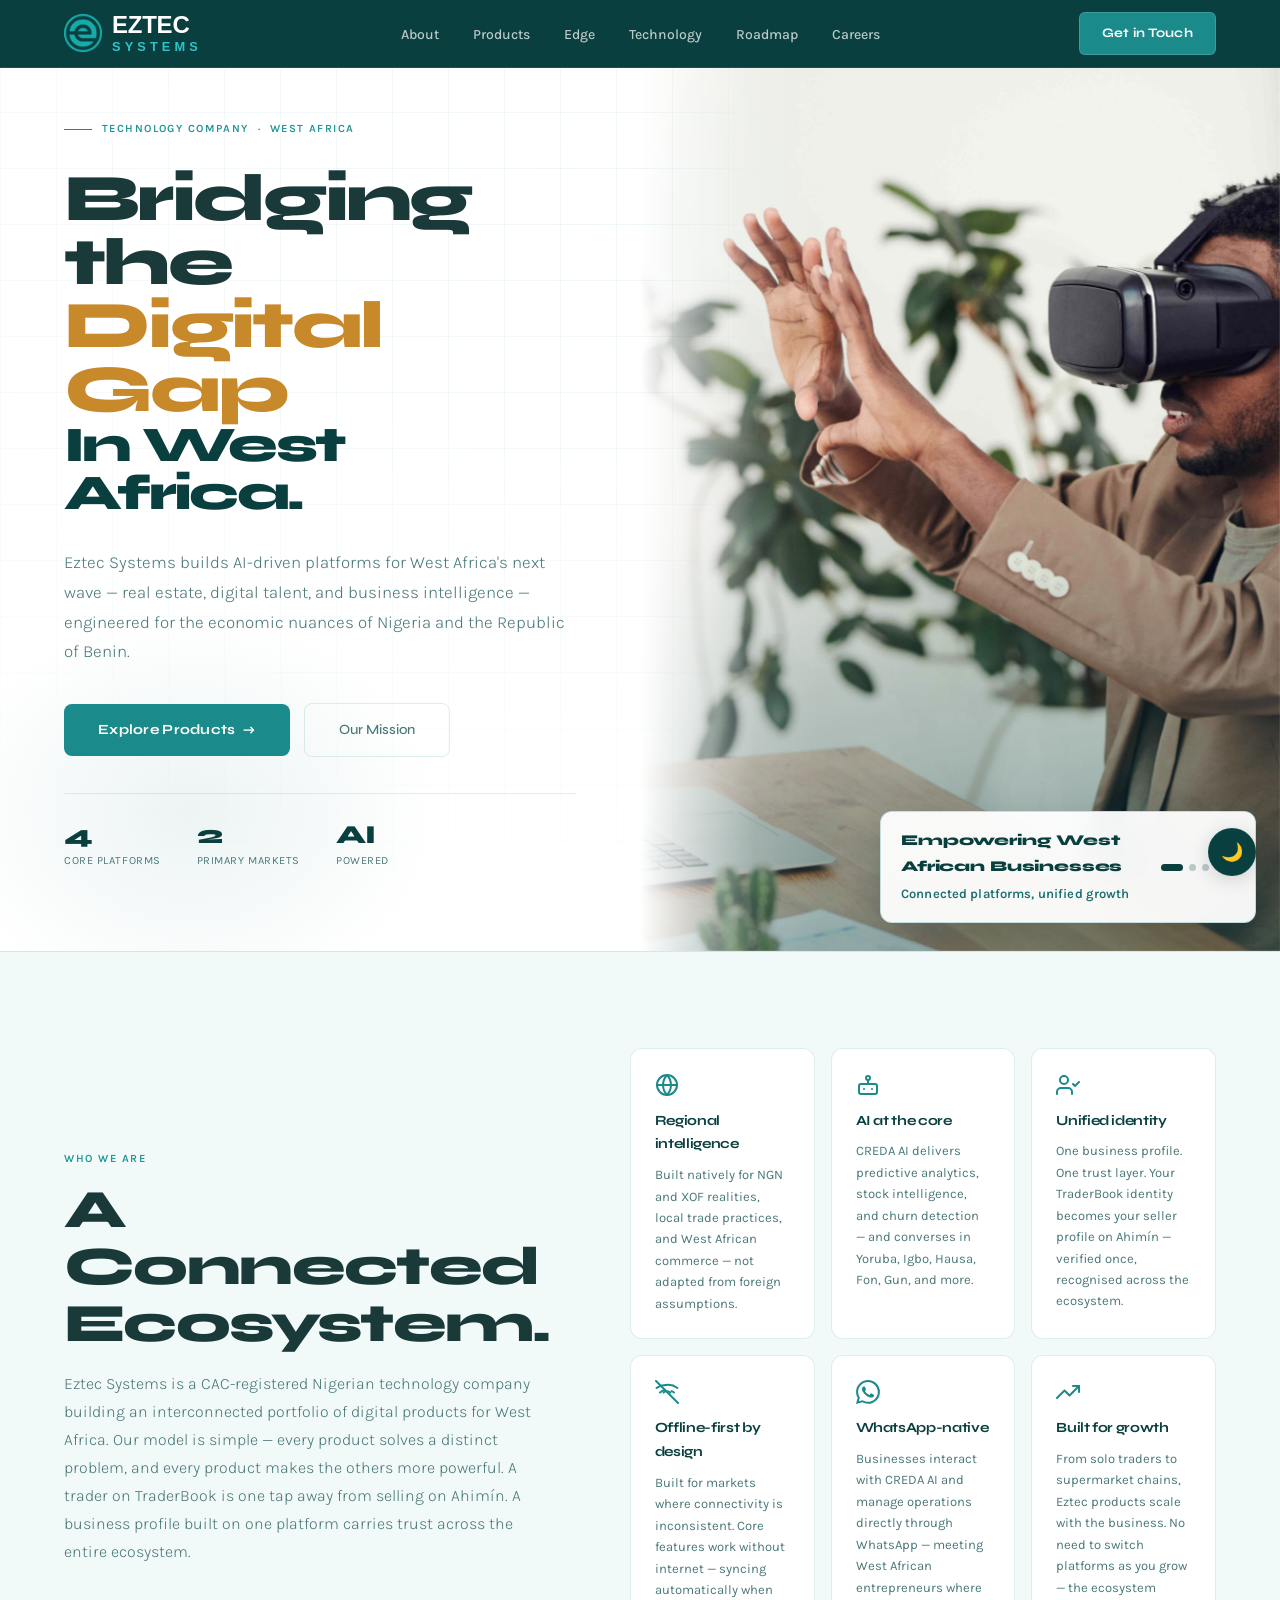
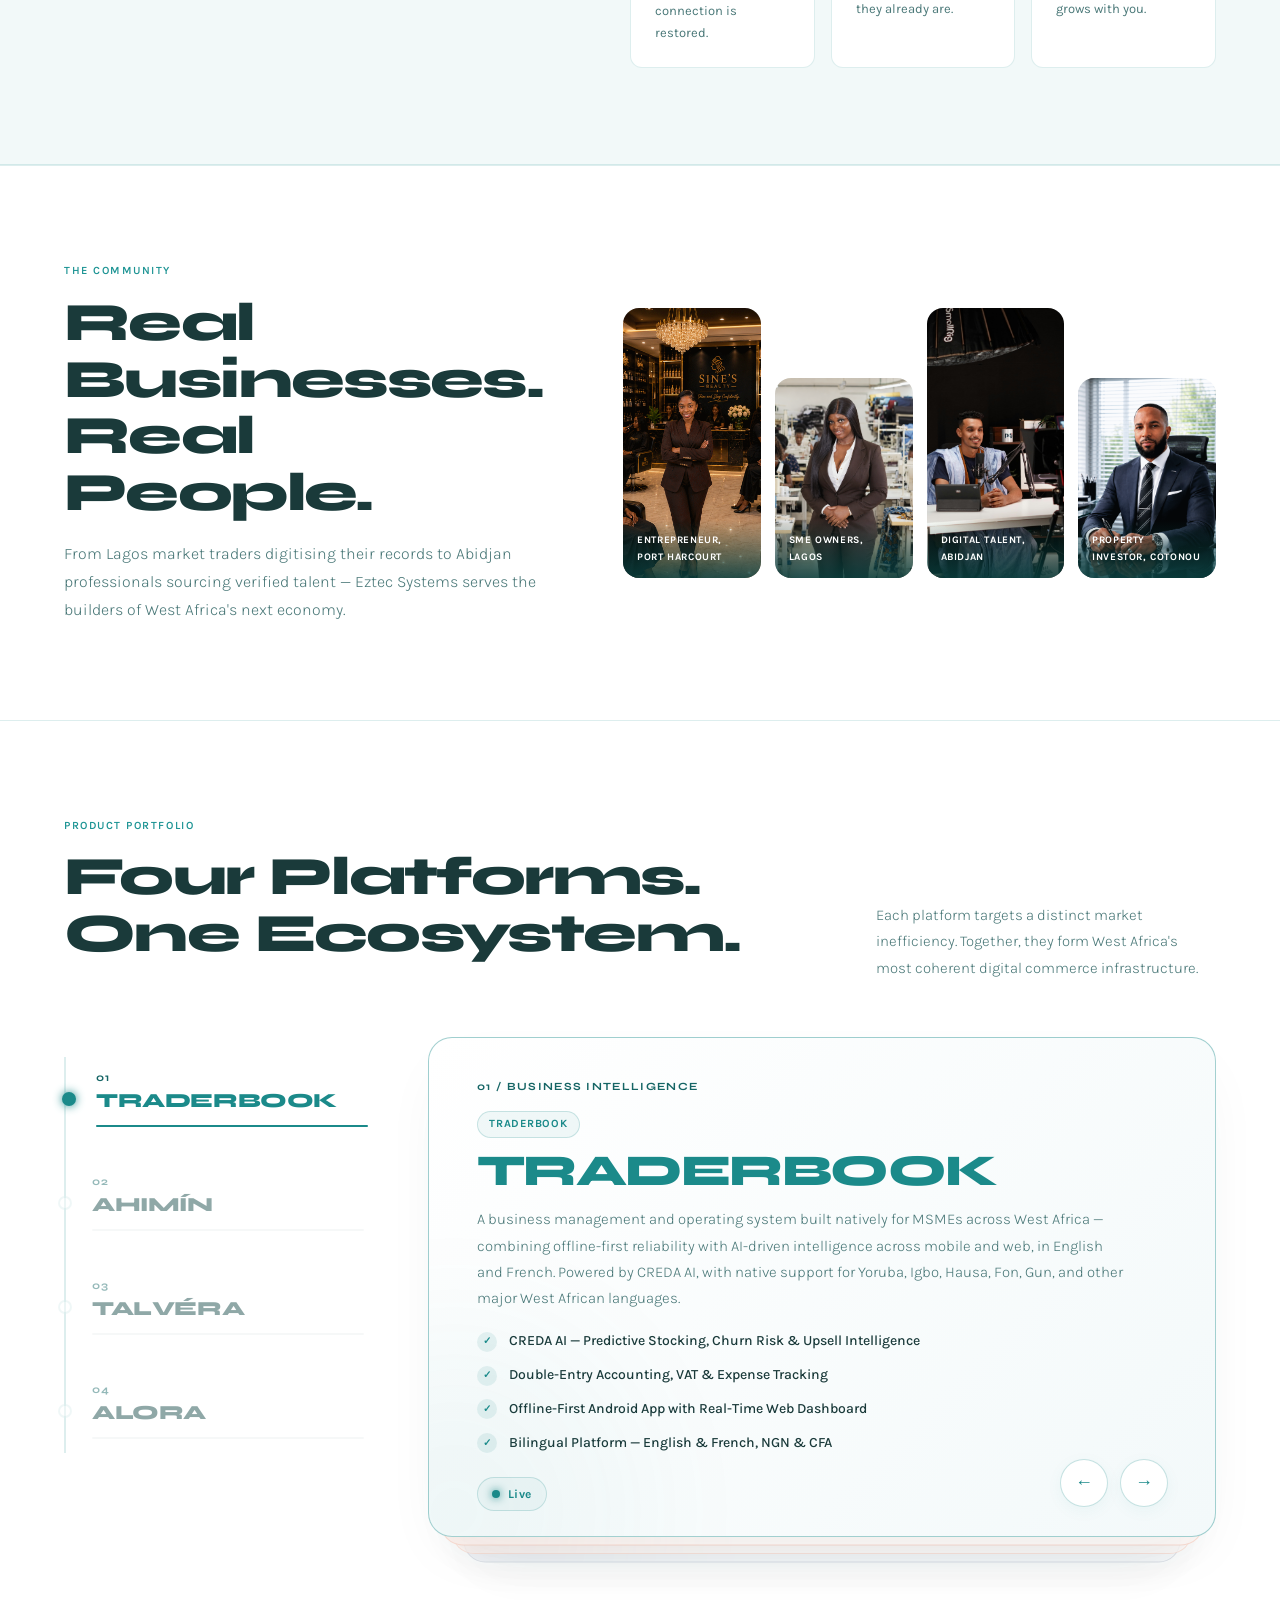
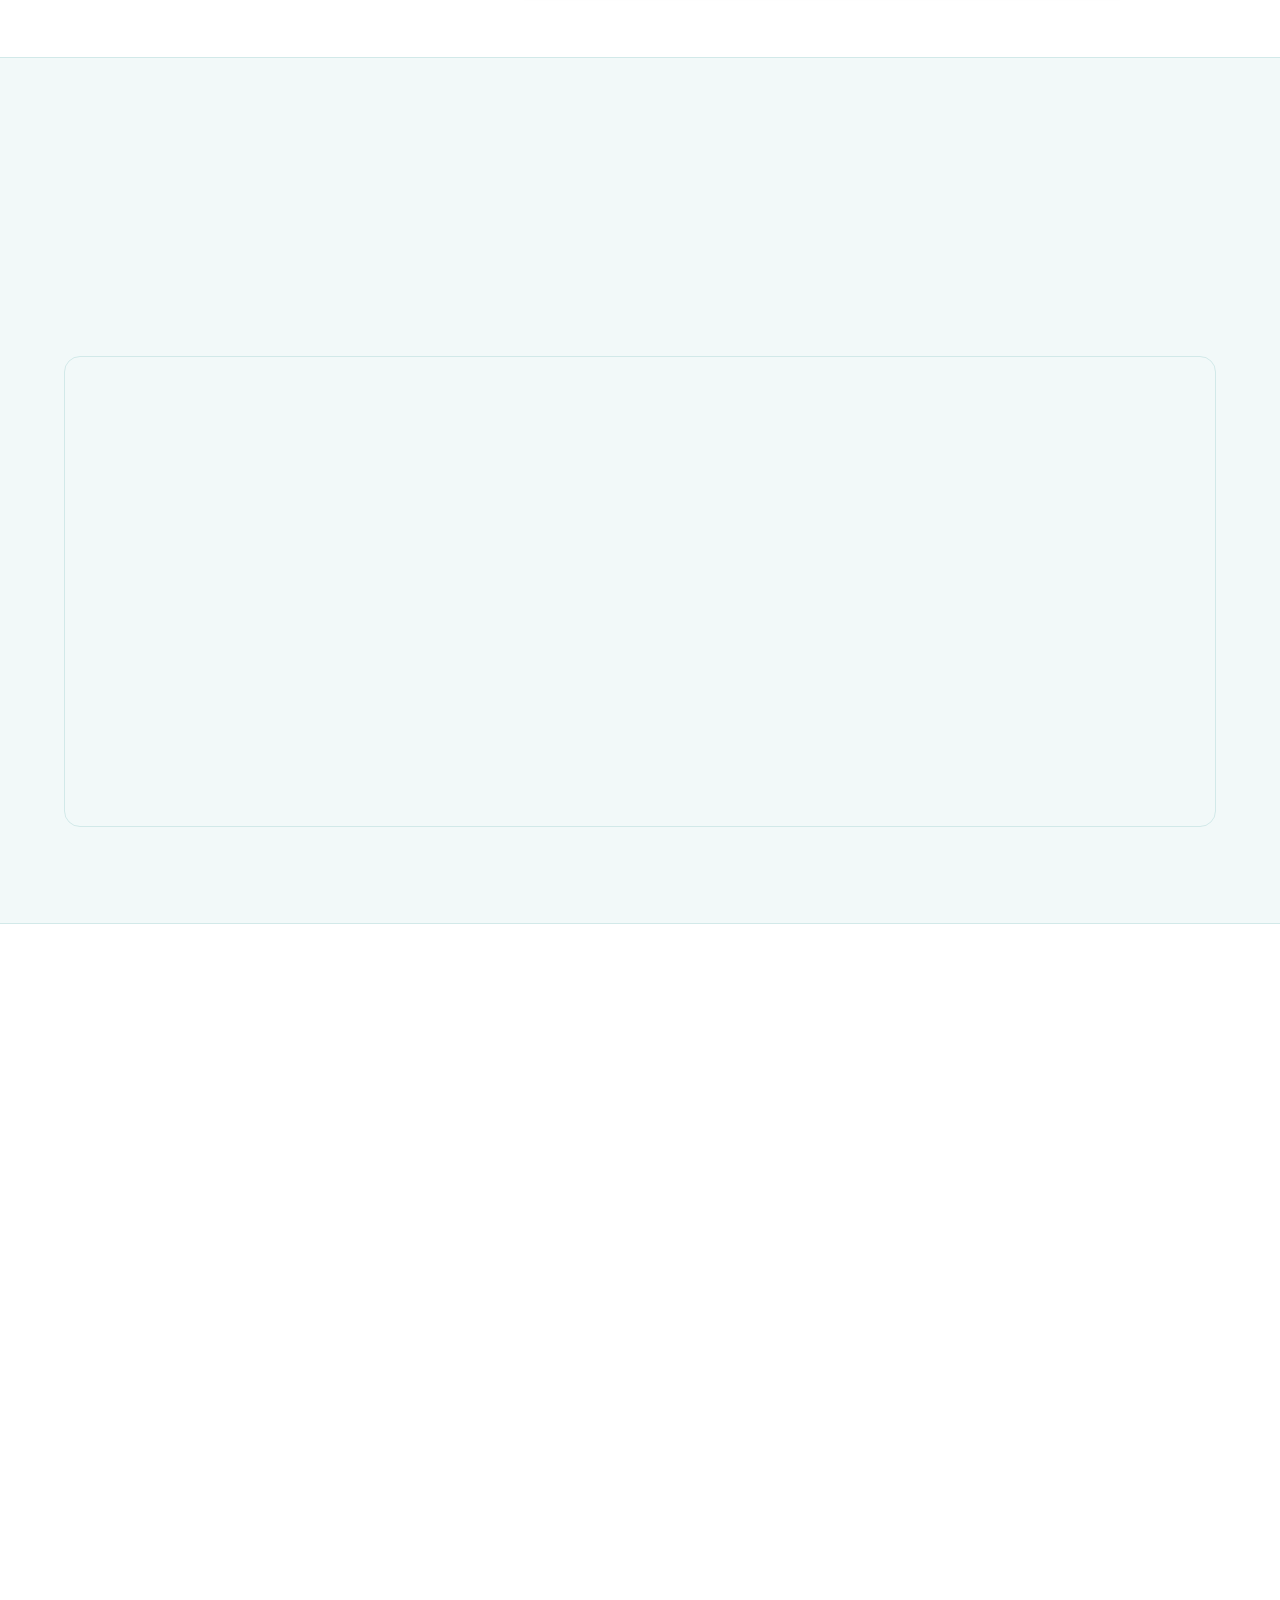
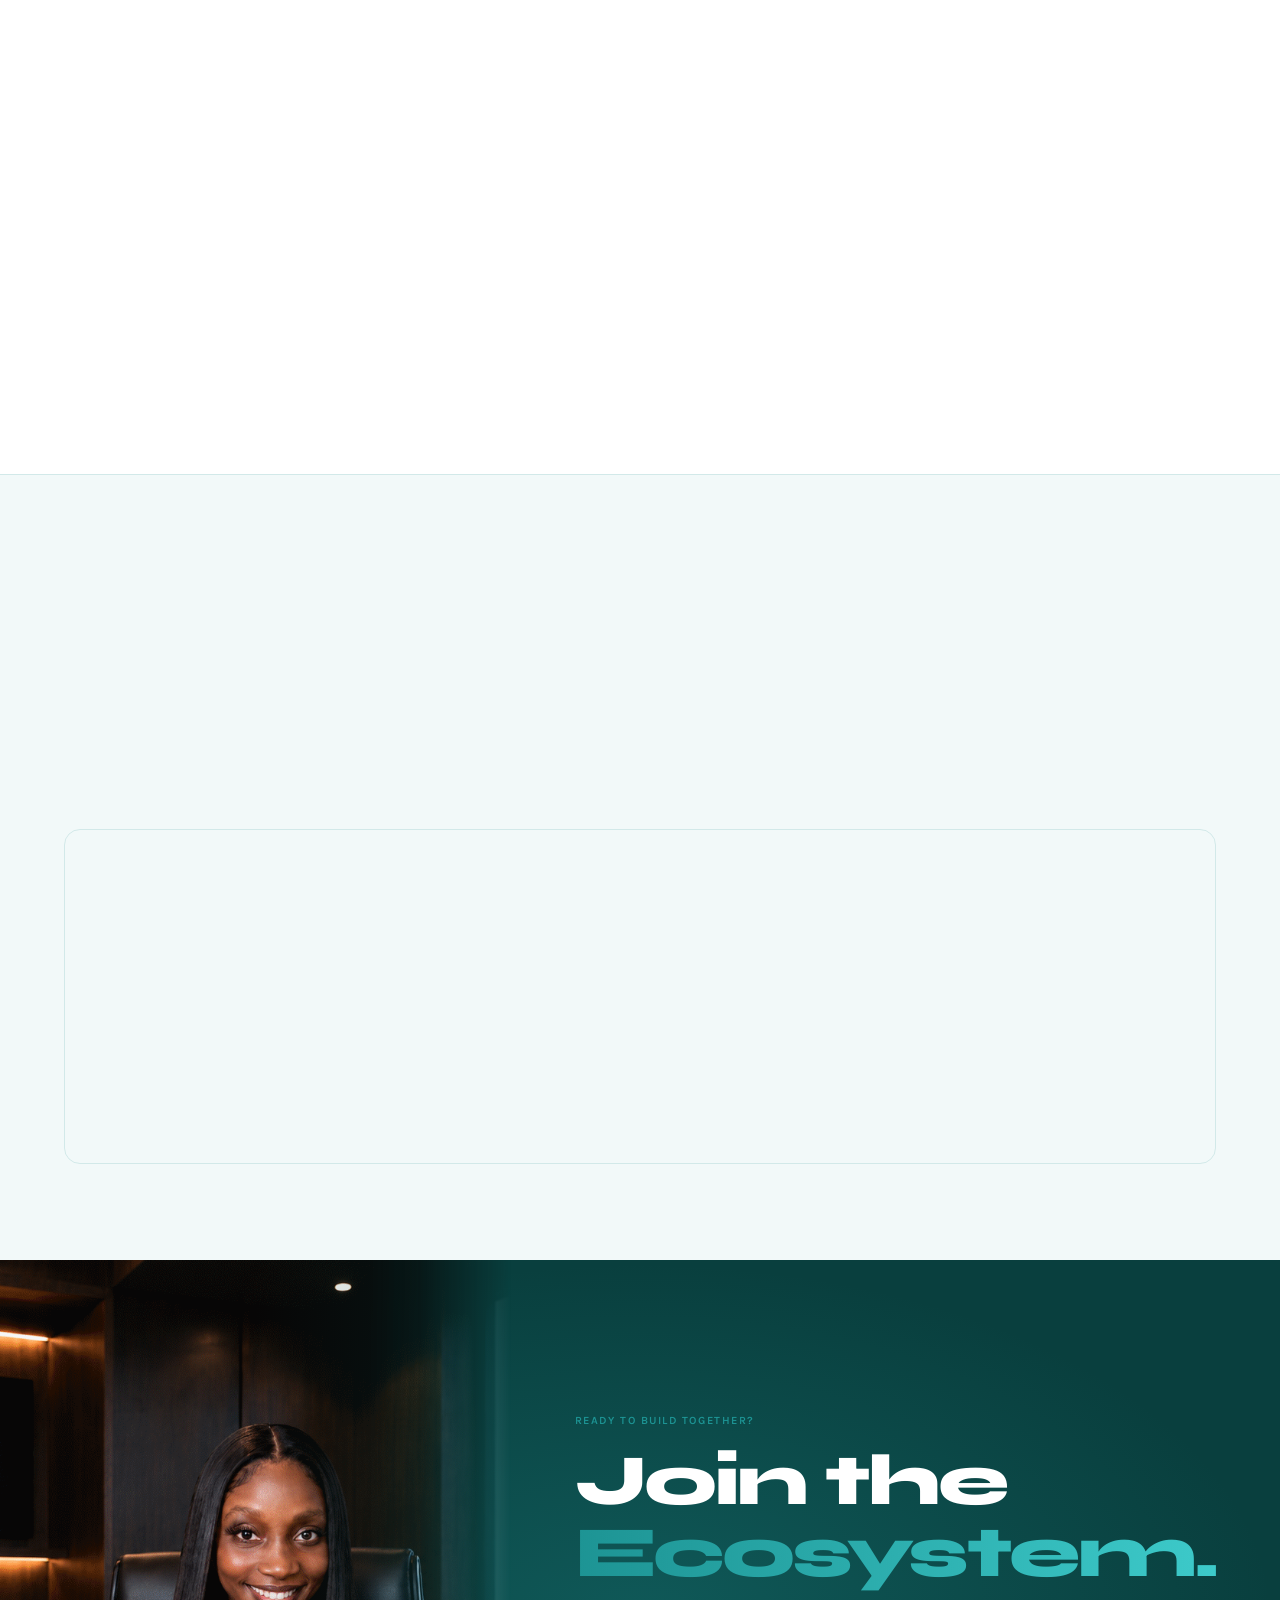
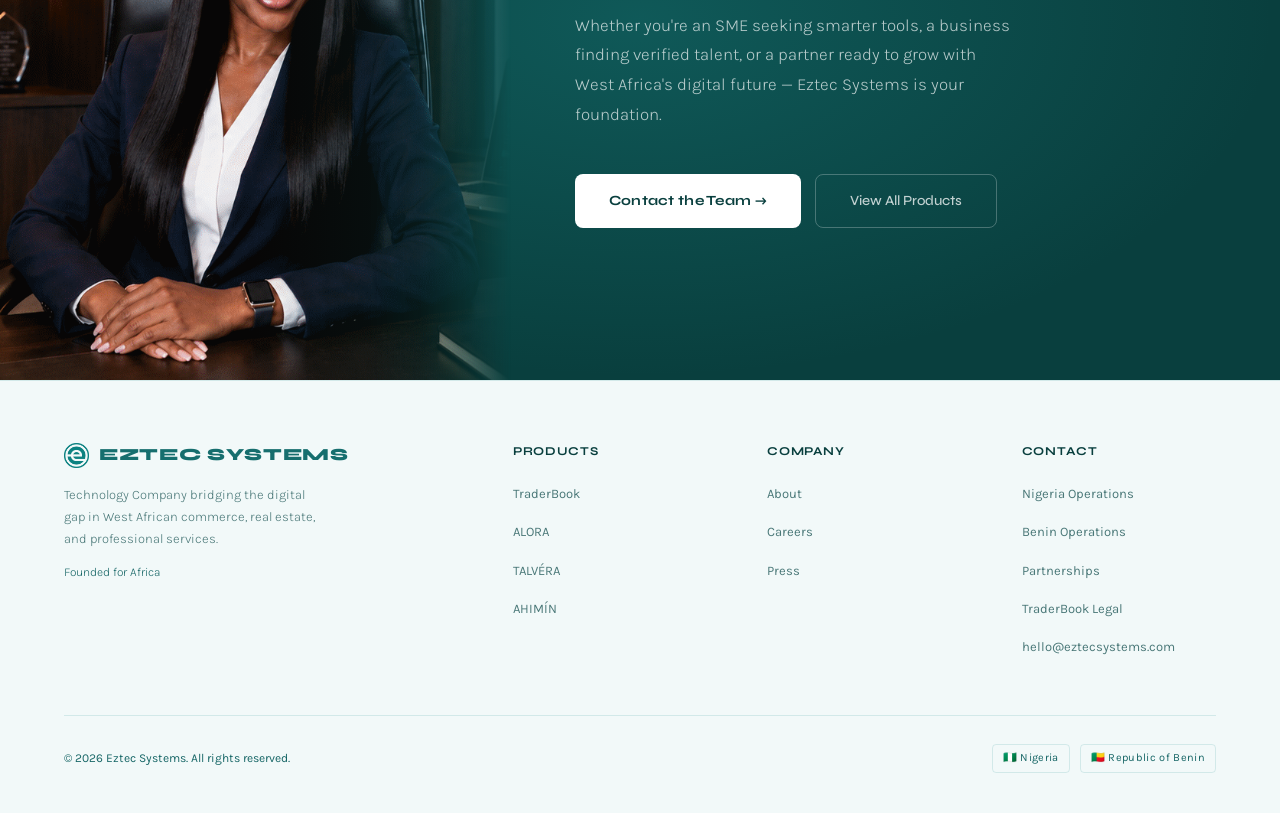
==== commit bbedbda5: "Update print statement from 'Hello' to 'Goodbye'" ====
--- a/index.html
+++ b/index.html
@@ -529,7 +529,7 @@
   <div class="ctabg"></div>
   <div class="ctainner">
     <div class="cta-image reveal reveal-left">
-      <img src="images/image5.PNG" alt="Eztec Systems Community / Partners">
+      <img src="images/image5.png" alt="Eztec Systems Community / Partners">
     </div>
     <div class="ctain reveal">
       <div class="slabel" style="display:block;margin-bottom:14px">Ready to Build Together?</div>
